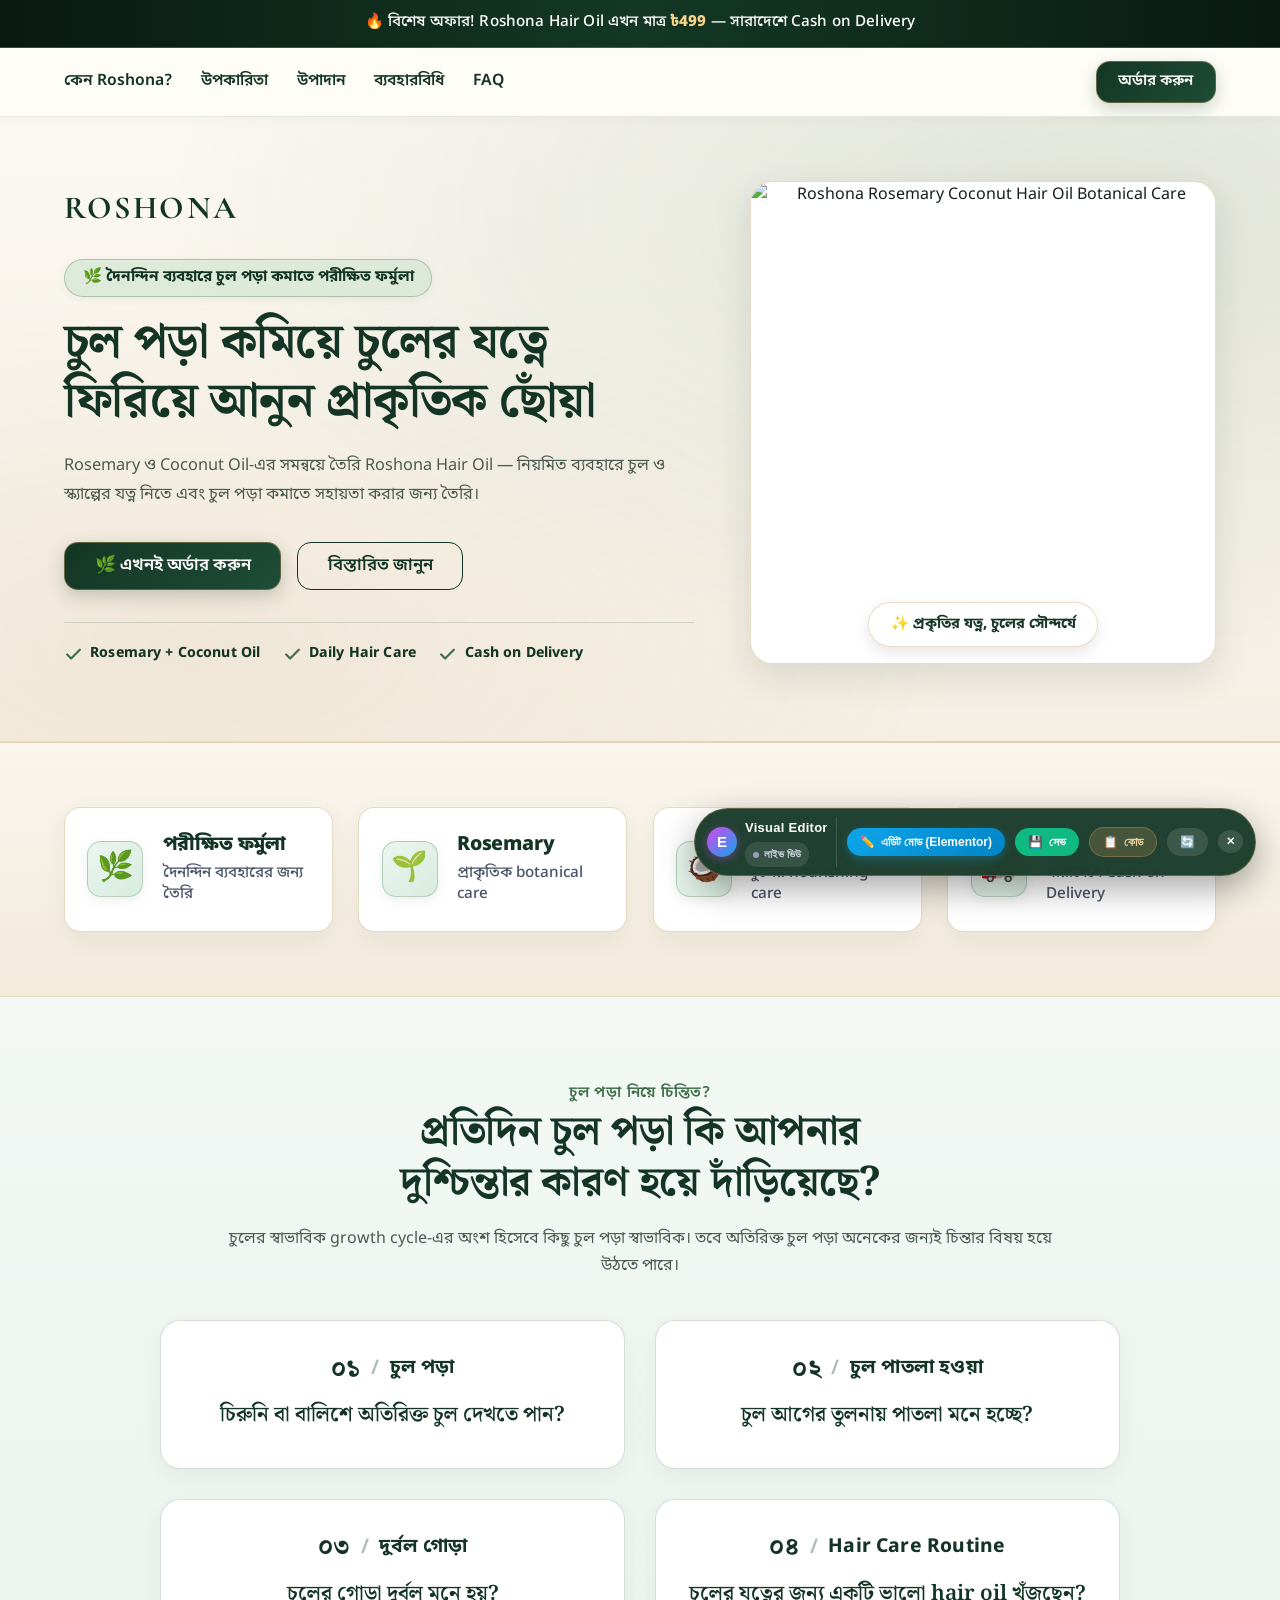
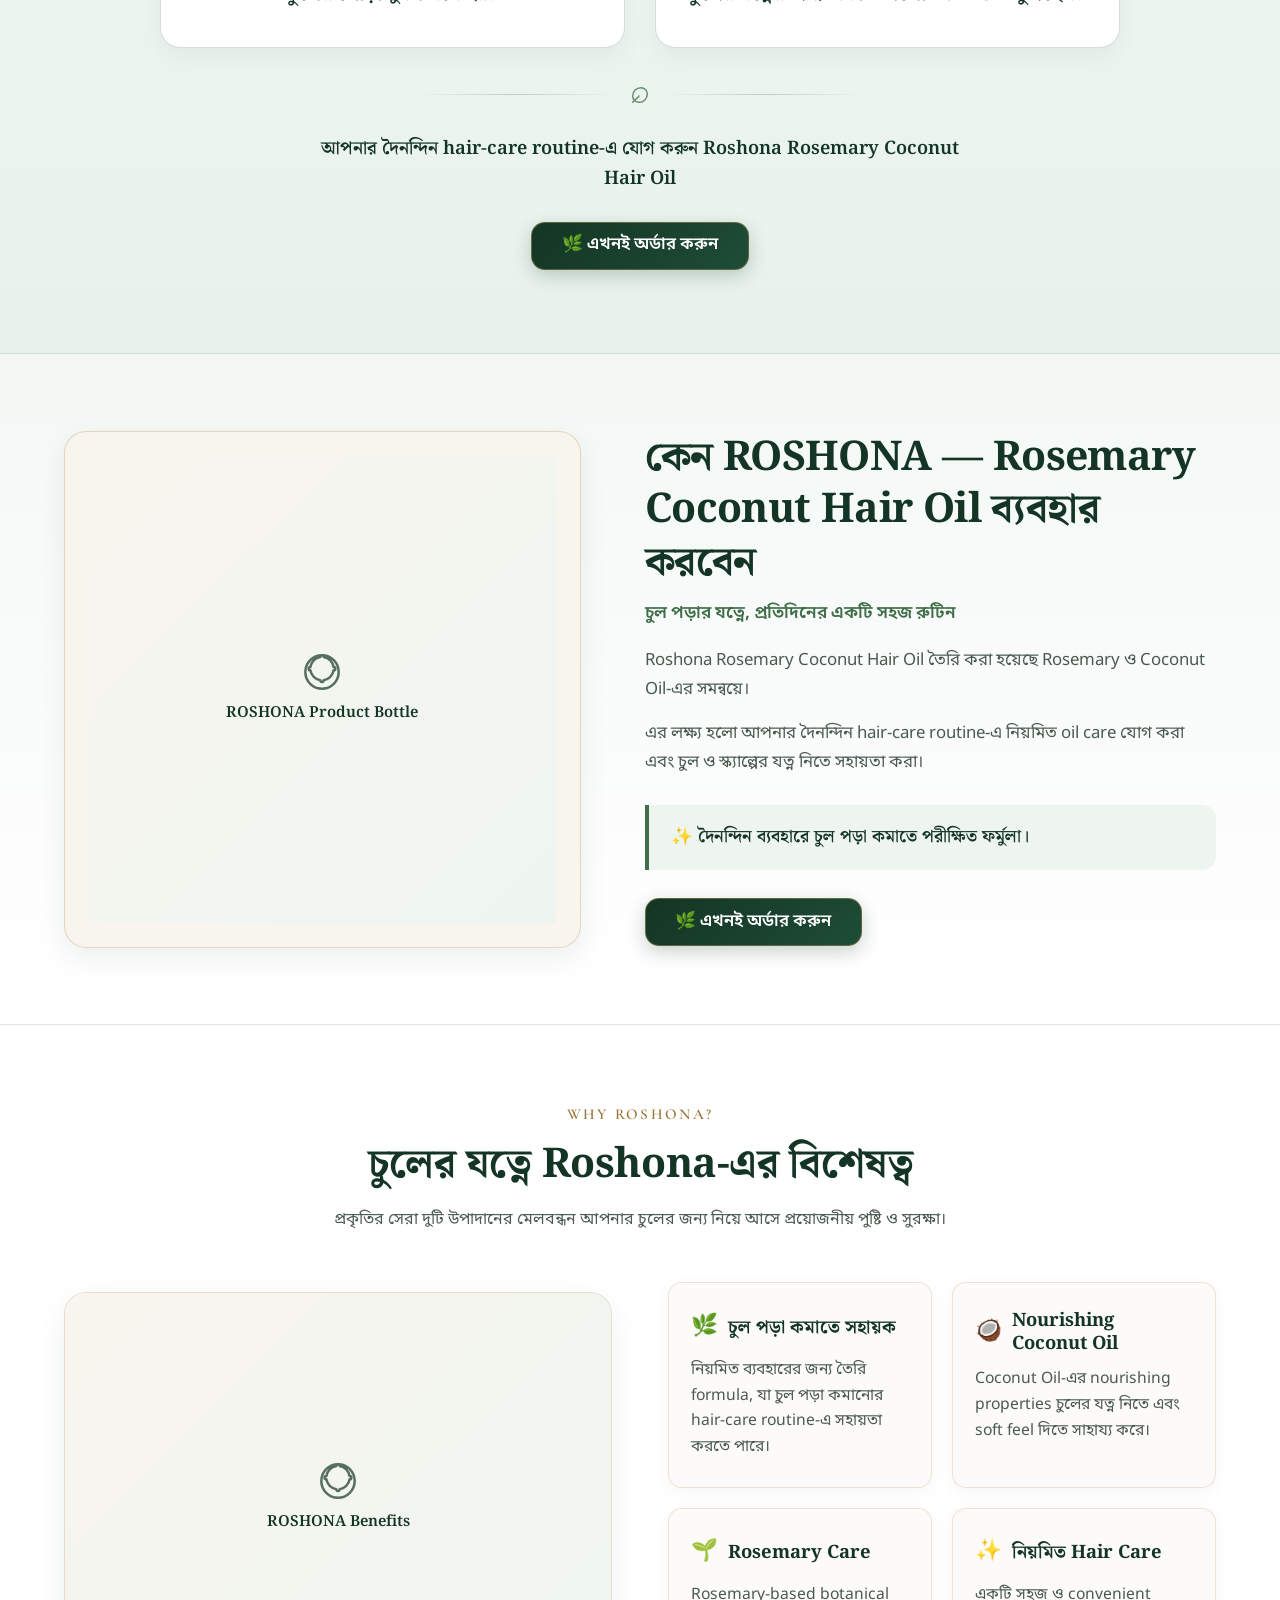
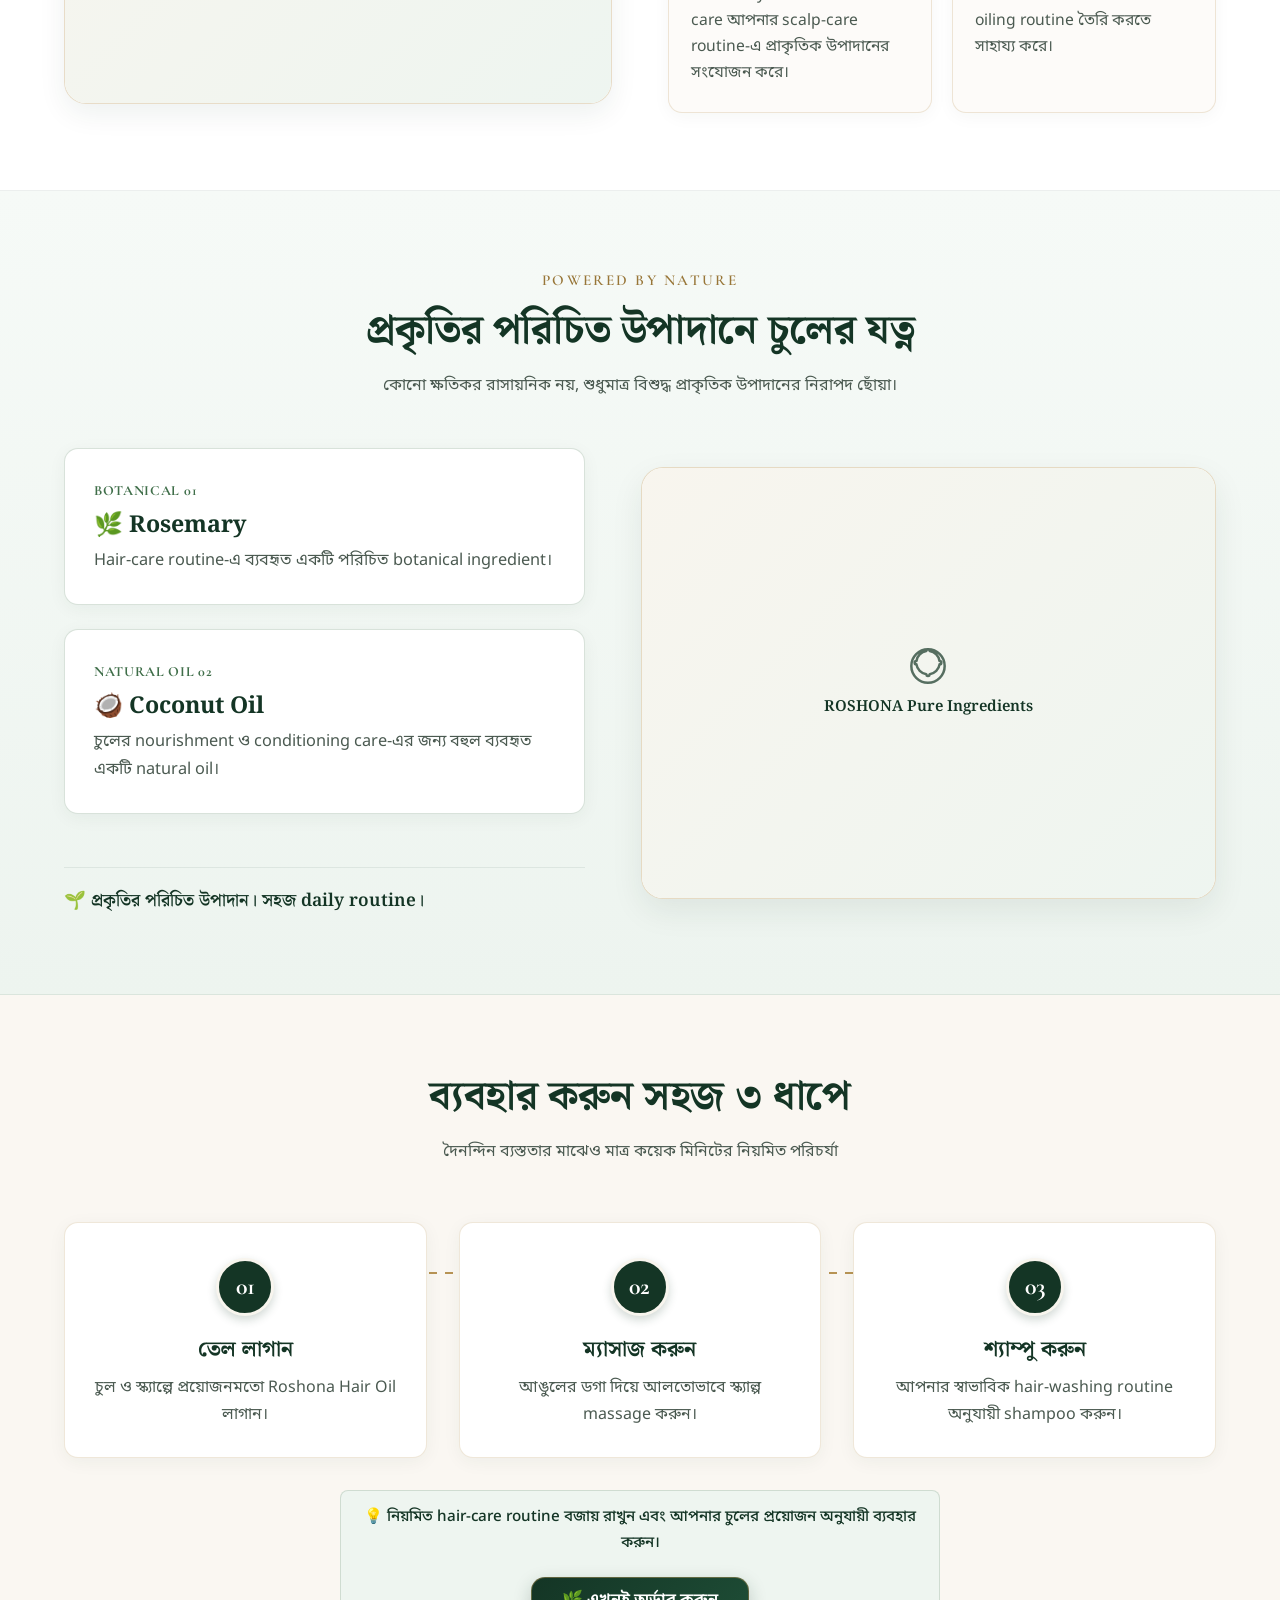
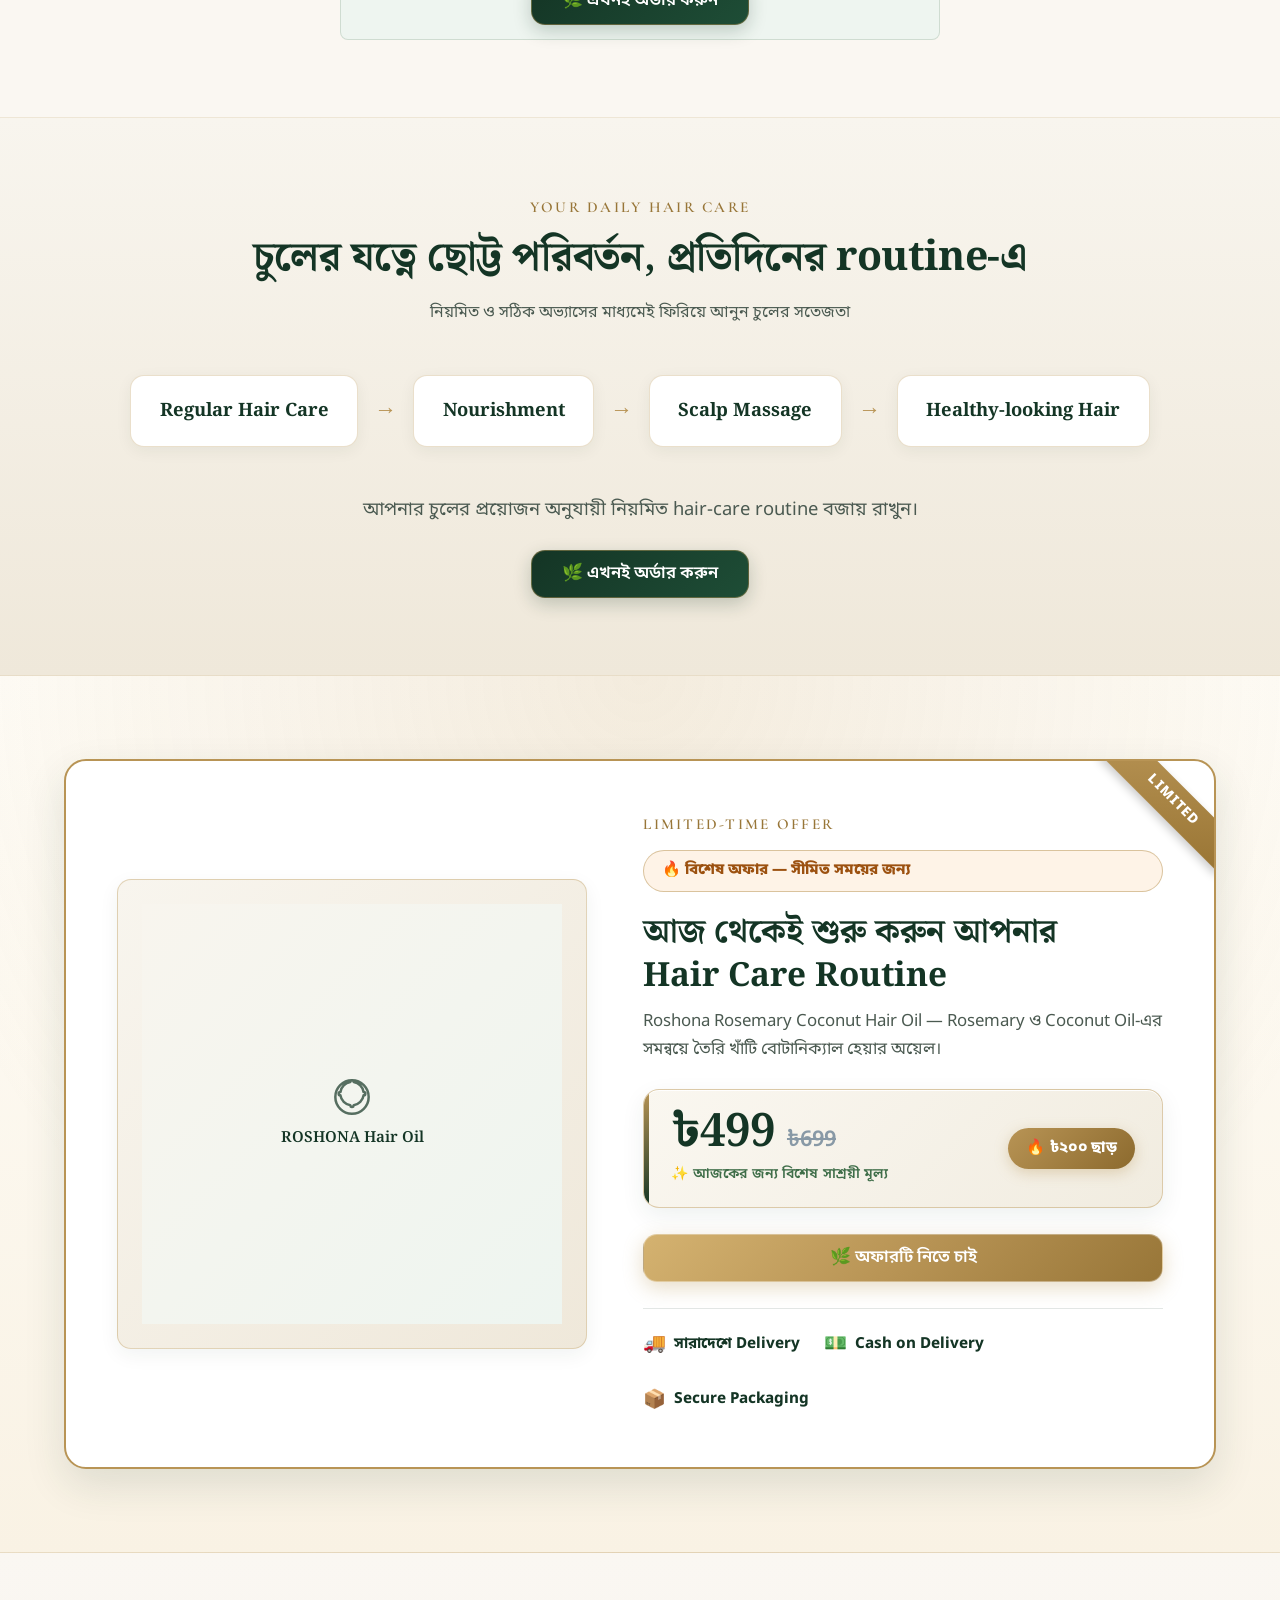
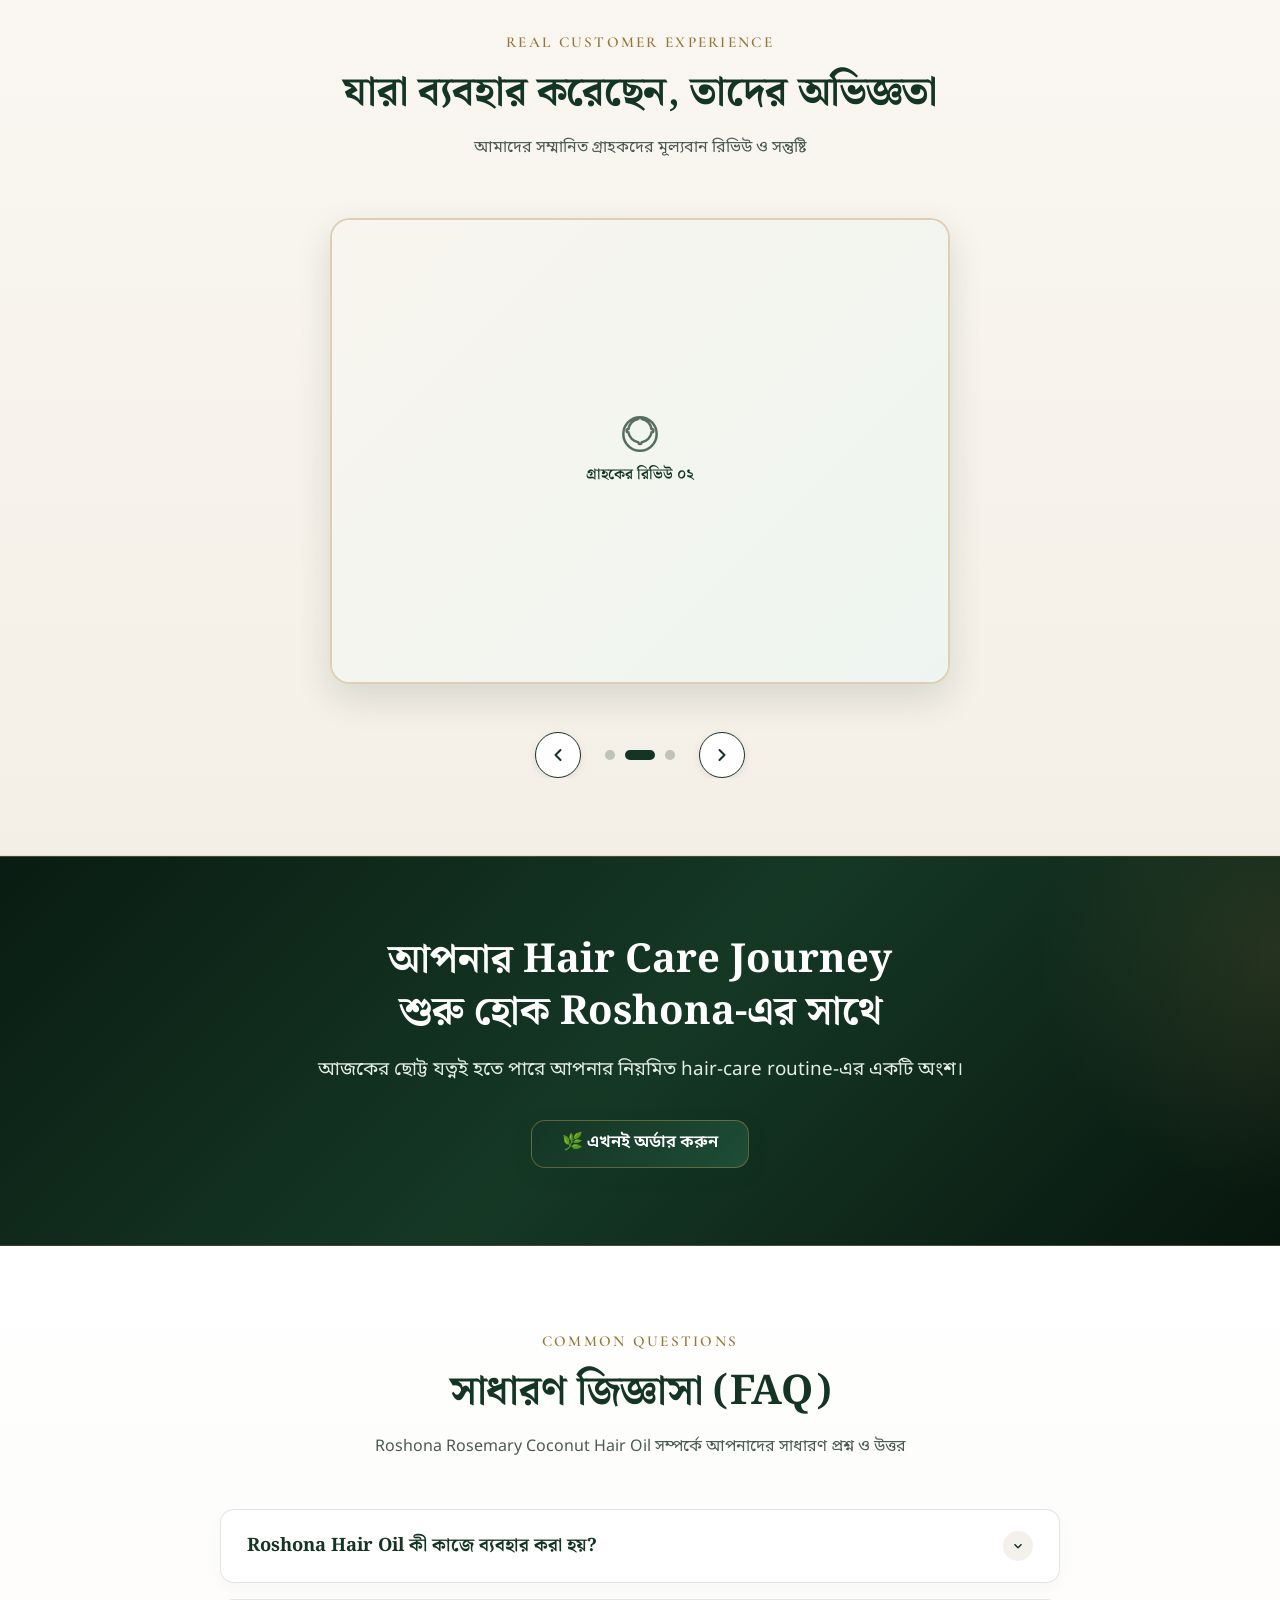
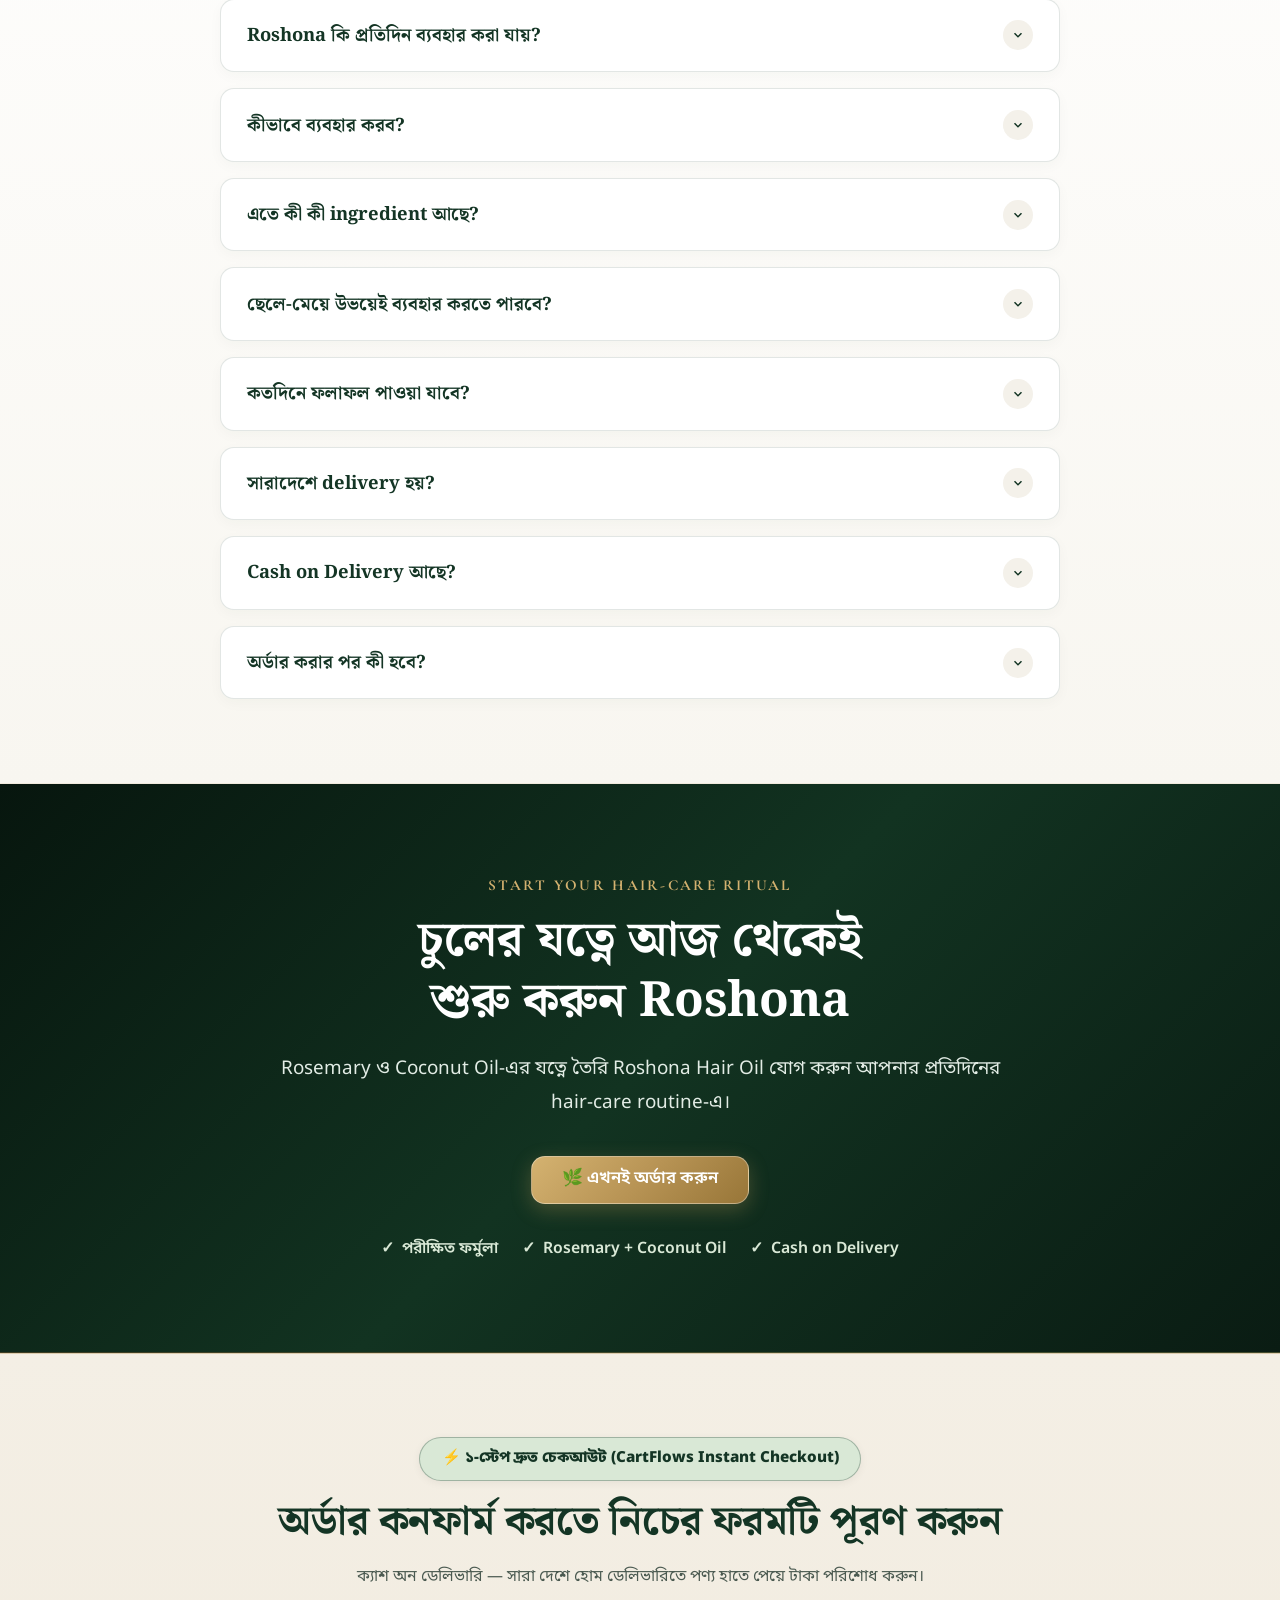
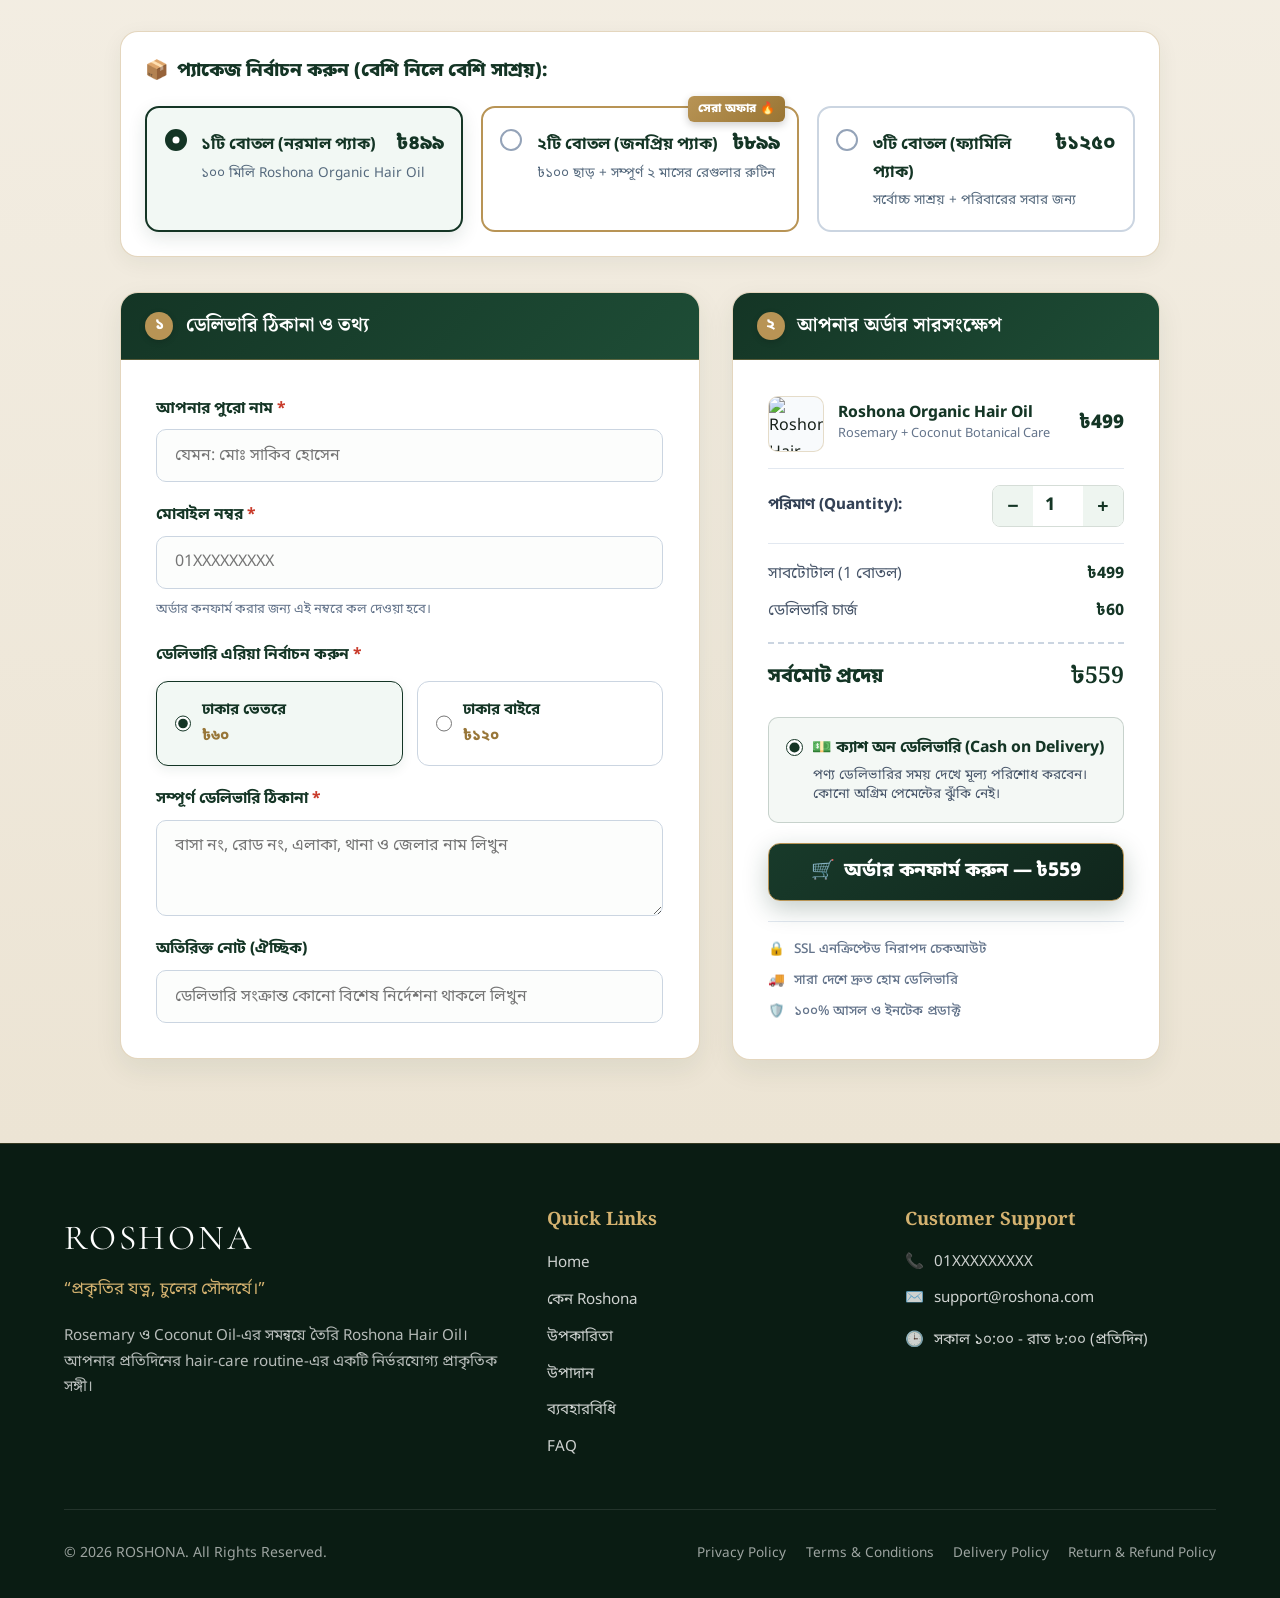
==== index.html @ c9fdba58 "feat: implement in-page visual builder and structure - Add Elementor-style visual editor for page co" ====
<!doctype html>
<html lang="bn">
  <head>
    <meta charset="UTF-8" />
    <meta name="viewport" content="width=device-width, initial-scale=1.0" />
    
    <!-- SEO & Metadata -->
    <title>Roshona Rosemary Coconut Hair Oil | চুলের যত্নে প্রাকৃতিক সমাধান</title>
    <meta name="description" content="Rosemary ও Coconut Oil-এর সমন্বয়ে তৈরি Roshona Hair Oil। প্রতিদিনের hair-care routine-এর জন্য premium botanical hair oil। সারাদেশে Cash on Delivery।" />
    
    <!-- Open Graph Metadata -->
    <meta property="og:title" content="Roshona Rosemary Coconut Hair Oil | চুলের যত্নে প্রাকৃতিক সমাধান" />
    <meta property="og:description" content="Rosemary ও Coconut Oil-এর সমন্বয়ে তৈরি Roshona Hair Oil। প্রতিদিনের hair-care routine-এর জন্য premium botanical hair oil। সারাদেশে Cash on Delivery।" />
    <meta property="og:type" content="website" />
    <meta property="og:url" content="https://roshona.com/" />
    <meta property="og:image" content="https://sazratul.com/wp-content/uploads/2026/10/roshona_hero.webp" />
    <meta property="og:site_name" content="ROSHONA" />

    <!-- Twitter Card -->
    <meta name="twitter:card" content="summary_large_image" />
    <meta name="twitter:title" content="Roshona Rosemary Coconut Hair Oil | চুলের যত্নে প্রাকৃতিক সমাধান" />
    <meta name="twitter:description" content="Rosemary ও Coconut Oil-এর সমন্বয়ে তৈরি Roshona Hair Oil। প্রতিদিনের hair-care routine-এর জন্য premium botanical hair oil।" />
    <meta name="twitter:image" content="https://sazratul.com/wp-content/uploads/2026/10/roshona_hero.webp" />

    <!-- Canonical URL -->
    <link rel="canonical" href="https://roshona.com/" />
    <link rel="icon" type="image/webp" href="https://sazratul.com/wp-content/uploads/2026/10/roshona_logo_primary_uploaded-e1790859800659.webp" />

    <!-- Google Fonts -->
    <link rel="preconnect" href="https://fonts.googleapis.com" />
    <link rel="preconnect" href="https://fonts.gstatic.com" crossorigin />
    <link href="https://fonts.googleapis.com/css2?family=Cormorant+Garamond:ital,wght@0,500;0,600;0,700;1,400&family=Inter:wght@400;500;600;700&family=Noto+Sans+Bengali:wght@400;500;600;700&family=Noto+Serif+Bengali:wght@600;700&display=swap" rel="stylesheet" />

    <!-- Schema.org Structured Data (JSON-LD) -->
    <script type="application/ld+json">
    {
      "@context": "https://schema.org/",
      "@type": "Product",
      "name": "Roshona Rosemary Coconut Hair Oil",
      "image": [
        "https://sazratul.com/wp-content/uploads/2026/10/roshona_product.webp",
        "https://sazratul.com/wp-content/uploads/2026/10/roshona_hero.webp"
      ],
      "description": "Rosemary ও Coconut Oil-এর সমন্বয়ে তৈরি Roshona Hair Oil — নিয়মিত ব্যবহারে চুল ও স্ক্যাল্পের যত্ন নিতে এবং চুল পড়া কমাতে সহায়তা করার জন্য তৈরি।",
      "brand": {
        "@type": "Brand",
        "name": "ROSHONA"
      },
      "offers": {
        "@type": "Offer",
        "url": "https://roshona.com/#cartflows-order",
        "priceCurrency": "BDT",
        "price": "499",
        "priceValidUntil": "2026-12-31",
        "itemCondition": "https://schema.org/NewCondition",
        "availability": "https://schema.org/InStock",
        "seller": {
          "@type": "Organization",
          "name": "ROSHONA"
        }
      }
    }
    </script>
    <script type="application/ld+json">
    {
      "@context": "https://schema.org",
      "@type": "FAQPage",
      "mainEntity": [
        {
          "@type": "Question",
          "name": "Roshona Hair Oil কী কাজে ব্যবহার করা হয়?",
          "acceptedAnswer": {
            "@type": "Answer",
            "text": "Roshona Rosemary Coconut Hair Oil দৈনন্দিন hair-care routine-এর জন্য তৈরি। এটি চুল ও স্ক্যাল্পের যত্ন নিতে এবং চুল পড়া কমানোর routine-এ সহায়তা করতে পারে।"
          }
        },
        {
          "@type": "Question",
          "name": "Roshona কি প্রতিদিন ব্যবহার করা যায়?",
          "acceptedAnswer": {
            "@type": "Answer",
            "text": "Product-এর recommended usage অনুযায়ী ব্যবহার করুন। আপনার চুল ও স্ক্যাল্পের প্রয়োজন অনুযায়ী একটি comfortable routine তৈরি করুন।"
          }
        },
        {
          "@type": "Question",
          "name": "কীভাবে ব্যবহার করব?",
          "acceptedAnswer": {
            "@type": "Answer",
            "text": "চুল ও স্ক্যাল্পে প্রয়োজনমতো oil লাগিয়ে আলতোভাবে massage করুন। এরপর আপনার স্বাভাবিক shampoo routine অনুসরণ করুন।"
          }
        }
      ]
    }
    </script>

    <!-- Stylesheet -->
    <link rel="stylesheet" href="/style.css" />
    <!-- Visual Elementor-style Builder Stylesheet -->
    <link rel="stylesheet" href="/elementor-builder.css" />
  </head>
  <body>

    <!-- ====================================================
         01. ANNOUNCEMENT BAR
         ==================================================== -->
    <aside class="announcement-bar" role="region" aria-label="Special Announcement">
      <p>🔥 বিশেষ অফার! Roshona Hair Oil এখন মাত্র <span class="gold-accent">৳499</span> — সারাদেশে Cash on Delivery</p>
    </aside>

    <!-- ====================================================
         02. HEADER
         ==================================================== -->
    <header class="site-header" role="banner">
      <div class="container">
        <div class="header-inner">
          <!-- Navigation Zone -->
          <nav class="header-nav" aria-label="Primary Navigation">
            <ul class="header-nav-list">
              <li><a href="#why-roshona" class="header-nav-link">কেন Roshona?</a></li>
              <li><a href="#benefits" class="header-nav-link">উপকারিতা</a></li>
              <li><a href="#ingredients" class="header-nav-link">উপাদান</a></li>
              <li><a href="#how-to-use" class="header-nav-link">ব্যবহারবিধি</a></li>
              <li><a href="#faq" class="header-nav-link">FAQ</a></li>
            </ul>
          </nav>

          <!-- Primary Action Zone -->
          <div class="header-actions">
            <a href="#cartflows-order" class="btn btn-primary header-order-btn" data-cta-scroll="cartflows-order" data-event="cta_click">
              অর্ডার করুন
            </a>
            <button 
              type="button" 
              class="mobile-menu-toggle" 
              id="mobile-menu-toggle" 
              aria-label="Toggle Navigation Menu" 
              aria-expanded="false"
            >
              <svg width="22" height="22" viewBox="0 0 24 24" fill="none" stroke="currentColor" stroke-width="2" stroke-linecap="round" stroke-linejoin="round">
                <line x1="3" y1="12" x2="21" y2="12"></line>
                <line x1="3" y1="6" x2="21" y2="6"></line>
                <line x1="3" y1="18" x2="21" y2="18"></line>
              </svg>
            </button>
          </div>
        </div>
      </div>

      <!-- Mobile Navigation Drawer -->
      <div class="mobile-nav-drawer" id="mobile-nav-drawer">
        <a href="#why-roshona" class="mobile-nav-link">কেন Roshona?</a>
        <a href="#benefits" class="mobile-nav-link">উপকারিতা</a>
        <a href="#ingredients" class="mobile-nav-link">উপাদান</a>
        <a href="#how-to-use" class="mobile-nav-link">ব্যবহারবিধি</a>
        <a href="#faq" class="mobile-nav-link">FAQ</a>
        <a href="#cartflows-order" class="btn btn-primary btn-block" data-cta-scroll="cartflows-order" style="margin-top: 0.5rem;">
          🌿 অর্ডার করুন
        </a>
      </div>
    </header>

    <main id="main-content">
      <!-- ====================================================
           03. HERO SECTION
           ==================================================== -->
      <section class="hero-section" id="hero">
        <div class="container">
          <div class="hero-grid">
            <!-- Left Column: Copy & CTAs -->
            <div class="hero-content-col fade-up">
              <!-- Prominent Brand Logo at Hero Top -->
              <div class="hero-brand-wrap">
                <img 
                  src="https://sazratul.com/wp-content/uploads/2026/10/roshona_logo_primary_uploaded-e1790859800659.webp" 
                  alt="ROSHONA Organic Hair Care" 
                  class="hero-brand-logo"
                  width="540"
                  height="186"
                  referrerpolicy="no-referrer"
                  onerror="this.style.display='none'; document.getElementById('hero-fallback-brand').style.display='inline-block';"
                />
                <span id="hero-fallback-brand" class="header-brand-text" style="display: none; font-size: 2rem;">ROSHONA</span>
              </div>

              <div class="hero-badge-wrap">
                <span class="hero-usp-badge">
                  🌿 দৈনন্দিন ব্যবহারে চুল পড়া কমাতে পরীক্ষিত ফর্মুলা
                </span>
              </div>
              <h1 class="hero-title">
                চুল পড়া কমিয়ে চুলের যত্নে ফিরিয়ে আনুন প্রাকৃতিক ছোঁয়া
              </h1>
              <p class="hero-copy">
                Rosemary ও Coconut Oil-এর সমন্বয়ে তৈরি Roshona Hair Oil — নিয়মিত ব্যবহারে চুল ও স্ক্যাল্পের যত্ন নিতে এবং চুল পড়া কমাতে সহায়তা করার জন্য তৈরি।
              </p>
              <div class="hero-cta-group">
                <a href="#cartflows-order" class="btn btn-primary" data-cta-scroll="cartflows-order" data-event="cta_click">
                  🌿 এখনই অর্ডার করুন
                </a>
                <a href="#why-roshona" class="btn btn-secondary">
                  বিস্তারিত জানুন
                </a>
              </div>
              <div class="hero-trust-row">
                <div class="hero-trust-item">
                  <svg width="18" height="18" viewBox="0 0 24 24" fill="none" stroke="currentColor" stroke-width="2.5" stroke-linecap="round" stroke-linejoin="round">
                    <polyline points="20 6 9 17 4 12"></polyline>
                  </svg>
                  <span>Rosemary + Coconut Oil</span>
                </div>
                <div class="hero-trust-item">
                  <svg width="18" height="18" viewBox="0 0 24 24" fill="none" stroke="currentColor" stroke-width="2.5" stroke-linecap="round" stroke-linejoin="round">
                    <polyline points="20 6 9 17 4 12"></polyline>
                  </svg>
                  <span>Daily Hair Care</span>
                </div>
                <div class="hero-trust-item">
                  <svg width="18" height="18" viewBox="0 0 24 24" fill="none" stroke="currentColor" stroke-width="2.5" stroke-linecap="round" stroke-linejoin="round">
                    <polyline points="20 6 9 17 4 12"></polyline>
                  </svg>
                  <span>Cash on Delivery</span>
                </div>
              </div>
            </div>

            <!-- Right Column: Hero Image -->
            <div class="hero-image-wrap fade-up">
              <div class="hero-image-card">
                <img 
                  src="https://sazratul.com/wp-content/uploads/2026/10/roshona_hero.webp" 
                  alt="Roshona Rosemary Coconut Hair Oil Botanical Care" 
                  class="hero-image"
                  width="600"
                  height="450"
                  referrerpolicy="no-referrer"
                  onerror="window.handleImgError(this, 'ROSHONA Botanical Hair Oil')"
                />
                <div class="hero-floating-pill">
                  ✨ প্রকৃতির যত্ন, চুলের সৌন্দর্যে
                </div>
              </div>
            </div>
          </div>
        </div>
      </section>

      <!-- ====================================================
           04. TRUST STRIP
           ==================================================== -->
      <section class="trust-strip" aria-label="Key Trust Signals">
        <div class="container">
          <div class="trust-grid">
            <!-- Block 01 -->
            <div class="trust-card">
              <div class="trust-icon-box" aria-hidden="true">🌿</div>
              <div>
                <h3 class="trust-title">পরীক্ষিত ফর্মুলা</h3>
                <p class="trust-desc">দৈনন্দিন ব্যবহারের জন্য তৈরি</p>
              </div>
            </div>

            <!-- Block 02 -->
            <div class="trust-card">
              <div class="trust-icon-box" aria-hidden="true">🌱</div>
              <div>
                <h3 class="trust-title">Rosemary</h3>
                <p class="trust-desc">প্রাকৃতিক botanical care</p>
              </div>
            </div>

            <!-- Block 03 -->
            <div class="trust-card">
              <div class="trust-icon-box" aria-hidden="true">🥥</div>
              <div>
                <h3 class="trust-title">Coconut Oil</h3>
                <p class="trust-desc">চুলের nourishing care</p>
              </div>
            </div>

            <!-- Block 04 -->
            <div class="trust-card">
              <div class="trust-icon-box" aria-hidden="true">🚚</div>
              <div>
                <h3 class="trust-title">COD</h3>
                <p class="trust-desc">সারাদেশে Cash on Delivery</p>
              </div>
            </div>
          </div>
        </div>
      </section>

      <!-- ====================================================
           05. PROBLEM SECTION (REDESIGNED)
           ==================================================== -->
      <section class="problem-section" id="problem" aria-labelledby="problem-heading">
        <div class="container">
          <div class="problem-header text-center fade-up">
            <span class="eyebrow-bangla">চুল পড়া নিয়ে চিন্তিত?</span>
            <h2 class="section-headline" id="problem-heading">প্রতিদিন চুল পড়া কি আপনার দুশ্চিন্তার কারণ হয়ে দাঁড়িয়েছে?</h2>
            <p class="section-subhead">
              চুলের স্বাভাবিক growth cycle-এর অংশ হিসেবে কিছু চুল পড়া স্বাভাবিক। তবে অতিরিক্ত চুল পড়া অনেকের জন্যই চিন্তার বিষয় হয়ে উঠতে পারে।
            </p>
          </div>

          <div class="problem-grid">
            <!-- 01 -->
            <div class="problem-card fade-up">
              <div class="problem-card-meta">
                <span class="problem-card-num">০১</span>
                <span class="problem-meta-sep">/</span>
                <span class="problem-card-label">চুল পড়া</span>
              </div>
              <h3 class="problem-card-question">চিরুনি বা বালিশে অতিরিক্ত চুল দেখতে পান?</h3>
            </div>

            <!-- 02 -->
            <div class="problem-card fade-up">
              <div class="problem-card-meta">
                <span class="problem-card-num">০২</span>
                <span class="problem-meta-sep">/</span>
                <span class="problem-card-label">চুল পাতলা হওয়া</span>
              </div>
              <h3 class="problem-card-question">চুল আগের তুলনায় পাতলা মনে হচ্ছে?</h3>
            </div>

            <!-- 03 -->
            <div class="problem-card fade-up">
              <div class="problem-card-meta">
                <span class="problem-card-num">০৩</span>
                <span class="problem-meta-sep">/</span>
                <span class="problem-card-label">দুর্বল গোড়া</span>
              </div>
              <h3 class="problem-card-question">চুলের গোড়া দুর্বল মনে হয়?</h3>
            </div>

            <!-- 04 -->
            <div class="problem-card fade-up">
              <div class="problem-card-meta">
                <span class="problem-card-num">০৪</span>
                <span class="problem-meta-sep">/</span>
                <span class="problem-card-label">Hair Care Routine</span>
              </div>
              <h3 class="problem-card-question">চুলের যত্নের জন্য একটি ভালো hair oil খুঁজছেন?</h3>
            </div>
          </div>

          <!-- Botanical Transition Divider -->
          <div class="problem-divider fade-up" aria-hidden="true">
            <span class="divider-line"></span>
            <span class="divider-leaf">
              <svg width="22" height="22" viewBox="0 0 24 24" fill="none" stroke="#4F7A57" stroke-width="1.6" stroke-linecap="round" stroke-linejoin="round">
                <path d="M11 20A7 7 0 0 1 4 13a9 9 0 0 1 9-9 7 7 0 0 1 7 7 9 9 0 0 1-9 9z"/>
                <path d="M4 20l7-7"/>
              </svg>
            </span>
            <span class="divider-line"></span>
          </div>

          <!-- Transition Bridge & CTA -->
          <div class="problem-transition fade-up">
            <p class="problem-transition-text">
              আপনার দৈনন্দিন hair-care routine-এ যোগ করুন Roshona Rosemary Coconut Hair Oil
            </p>
            <div class="problem-cta-wrap">
              <a href="#cartflows-order" class="btn btn-primary" data-cta-scroll="cartflows-order" data-event="cta_click">
                🌿 এখনই অর্ডার করুন
              </a>
            </div>
          </div>
        </div>
      </section>

      <!-- ====================================================
           06. PRODUCT INTRODUCTION (MEET ROSHONA)
           ==================================================== -->
      <section class="product-intro-section" id="why-roshona">
        <div class="container">
          <div class="product-intro-grid">
            <!-- Product Media Showcase -->
            <div class="product-media-card fade-up">
              <img 
                src="https://sazratul.com/wp-content/uploads/2026/10/roshona_product.webp" 
                alt="Roshona Rosemary Coconut Hair Oil Bottle" 
                class="product-display-image"
                width="440"
                height="440"
                loading="lazy"
                referrerpolicy="no-referrer"
                onerror="window.handleImgError(this, 'ROSHONA Product Bottle')"
              />
            </div>

            <!-- Product Copy -->
            <div class="product-info-col fade-up">
              <span class="product-big-headline">কেন ROSHONA — Rosemary Coconut Hair Oil ব্যবহার করবেন</span>
              <h2 class="product-sub-headline">চুল পড়ার যত্নে, প্রতিদিনের একটি সহজ রুটিন</h2>
              <p style="margin-bottom: 1rem;">
                Roshona Rosemary Coconut Hair Oil তৈরি করা হয়েছে Rosemary ও Coconut Oil-এর সমন্বয়ে।
              </p>
              <p>
                এর লক্ষ্য হলো আপনার দৈনন্দিন hair-care routine-এ নিয়মিত oil care যোগ করা এবং চুল ও স্ক্যাল্পের যত্ন নিতে সহায়তা করা।
              </p>

              <div class="product-highlight-box">
                <p class="product-highlight-text">
                  ✨ দৈনন্দিন ব্যবহারে চুল পড়া কমাতে পরীক্ষিত ফর্মুলা।
                </p>
              </div>

              <a href="#cartflows-order" class="btn btn-primary" data-cta-scroll="cartflows-order" data-event="cta_click">
                🌿 এখনই অর্ডার করুন
              </a>
            </div>
          </div>
        </div>
      </section>

      <!-- ====================================================
           07. WHY ROSHONA (BENEFITS)
           ==================================================== -->
      <section class="why-roshona-section" id="benefits">
        <div class="container">
          <div class="text-center fade-up">
            <span class="eyebrow">WHY ROSHONA?</span>
            <h2 class="section-headline">চুলের যত্নে Roshona-এর বিশেষত্ব</h2>
            <p class="section-subhead">
              প্রকৃতির সেরা দুটি উপাদানের মেলবন্ধন আপনার চুলের জন্য নিয়ে আসে প্রয়োজনীয় পুষ্টি ও সুরক্ষা।
            </p>
          </div>

          <div class="why-roshona-layout">
            <!-- Benefits Image Card -->
            <div class="benefits-image-card fade-up">
              <img 
                src="https://sazratul.com/wp-content/uploads/2026/10/roshona_benefits.webp" 
                alt="Roshona Hair Oil Benefits" 
                class="benefits-image"
                width="540"
                height="405"
                loading="lazy"
                referrerpolicy="no-referrer"
                onerror="window.handleImgError(this, 'ROSHONA Benefits')"
              />
            </div>

            <!-- Benefit Cards Grid -->
            <div class="benefit-cards-grid">
              <!-- Card 01 -->
              <div class="benefit-card fade-up">
                <div class="benefit-card-header">
                  <span class="benefit-icon">🌿</span>
                  <h3 class="benefit-title">চুল পড়া কমাতে সহায়ক</h3>
                </div>
                <p class="benefit-desc">নিয়মিত ব্যবহারের জন্য তৈরি formula, যা চুল পড়া কমানোর hair-care routine-এ সহায়তা করতে পারে।</p>
              </div>

              <!-- Card 02 -->
              <div class="benefit-card fade-up">
                <div class="benefit-card-header">
                  <span class="benefit-icon">🥥</span>
                  <h3 class="benefit-title">Nourishing Coconut Oil</h3>
                </div>
                <p class="benefit-desc">Coconut Oil-এর nourishing properties চুলের যত্ন নিতে এবং soft feel দিতে সাহায্য করে।</p>
              </div>

              <!-- Card 03 -->
              <div class="benefit-card fade-up">
                <div class="benefit-card-header">
                  <span class="benefit-icon">🌱</span>
                  <h3 class="benefit-title">Rosemary Care</h3>
                </div>
                <p class="benefit-desc">Rosemary-based botanical care আপনার scalp-care routine-এ প্রাকৃতিক উপাদানের সংযোজন করে।</p>
              </div>

              <!-- Card 04 -->
              <div class="benefit-card fade-up">
                <div class="benefit-card-header">
                  <span class="benefit-icon">✨</span>
                  <h3 class="benefit-title">নিয়মিত Hair Care</h3>
                </div>
                <p class="benefit-desc">একটি সহজ ও convenient oiling routine তৈরি করতে সাহায্য করে।</p>
              </div>
            </div>
          </div>
        </div>
      </section>

      <!-- ====================================================
           08. INGREDIENT SECTION
           ==================================================== -->
      <section class="ingredients-section" id="ingredients">
        <div class="container">
          <div class="text-center fade-up">
            <span class="eyebrow">POWERED BY NATURE</span>
            <h2 class="section-headline">প্রকৃতির পরিচিত উপাদানে চুলের যত্ন</h2>
            <p class="section-subhead">
              কোনো ক্ষতিকর রাসায়নিক নয়, শুধুমাত্র বিশুদ্ধ প্রাকৃতিক উপাদানের নিরাপদ ছোঁয়া।
            </p>
          </div>

          <div class="ingredients-layout">
            <!-- Left: Ingredient Cards -->
            <div class="ingredient-cards-wrap fade-up">
              <!-- Ingredient 01 -->
              <div class="ingredient-item-card">
                <span class="ingredient-badge">BOTANICAL 01</span>
                <h3 class="ingredient-item-title">🌿 Rosemary</h3>
                <p class="ingredient-item-desc">
                  Hair-care routine-এ ব্যবহৃত একটি পরিচিত botanical ingredient।
                </p>
              </div>

              <!-- Ingredient 02 -->
              <div class="ingredient-item-card">
                <span class="ingredient-badge">NATURAL OIL 02</span>
                <h3 class="ingredient-item-title">🥥 Coconut Oil</h3>
                <p class="ingredient-item-desc">
                  চুলের nourishment ও conditioning care-এর জন্য বহুল ব্যবহৃত একটি natural oil।
                </p>
              </div>

              <div class="ingredients-closing">
                🌱 প্রকৃতির পরিচিত উপাদান। সহজ daily routine।
              </div>
            </div>

            <!-- Right: Ingredient Image -->
            <div class="ingredients-image-card fade-up">
              <img 
                src="https://sazratul.com/wp-content/uploads/2026/10/roshona_ingredients.webp" 
                alt="Pure Natural Ingredients Rosemary and Coconut" 
                class="ingredients-image"
                width="540"
                height="405"
                loading="lazy"
                referrerpolicy="no-referrer"
                onerror="window.handleImgError(this, 'ROSHONA Pure Ingredients')"
              />
            </div>
          </div>
        </div>
      </section>

      <!-- ====================================================
           09. HOW TO USE
           ==================================================== -->
      <section class="how-to-use-section" id="how-to-use">
        <div class="container">
          <div class="text-center fade-up">
            <h2 class="section-headline">ব্যবহার করুন সহজ ৩ ধাপে</h2>
            <p class="section-subhead">
              দৈনন্দিন ব্যস্ততার মাঝেও মাত্র কয়েক মিনিটের নিয়মিত পরিচর্যা
            </p>
          </div>

          <div class="steps-container">
            <!-- Step 01 -->
            <div class="step-card fade-up">
              <div class="step-number">01</div>
              <h3 class="step-title">তেল লাগান</h3>
              <p class="step-text">চুল ও স্ক্যাল্পে প্রয়োজনমতো Roshona Hair Oil লাগান।</p>
            </div>

            <!-- Step 02 -->
            <div class="step-card fade-up">
              <div class="step-number">02</div>
              <h3 class="step-title">ম্যাসাজ করুন</h3>
              <p class="step-text">আঙুলের ডগা দিয়ে আলতোভাবে স্ক্যাল্প massage করুন।</p>
            </div>

            <!-- Step 03 -->
            <div class="step-card fade-up">
              <div class="step-number">03</div>
              <h3 class="step-title">শ্যাম্পু করুন</h3>
              <p class="step-text">আপনার স্বাভাবিক hair-washing routine অনুযায়ী shampoo করুন।</p>
            </div>
          </div>

          <div class="step-note fade-up">
            <p>💡 নিয়মিত hair-care routine বজায় রাখুন এবং আপনার চুলের প্রয়োজন অনুযায়ী ব্যবহার করুন।</p>
            <div style="margin-top: 1.25rem;">
              <a href="#cartflows-order" class="btn btn-primary" data-cta-scroll="cartflows-order" data-event="cta_click">
                🌿 এখনই অর্ডার করুন
              </a>
            </div>
          </div>
        </div>
      </section>

      <!-- ====================================================
           11. HAIR CARE ROUTINE SECTION
           ==================================================== -->
      <section class="routine-section" id="routine">
        <div class="container">
          <div class="text-center fade-up">
            <span class="eyebrow">YOUR DAILY HAIR CARE</span>
            <h2 class="section-headline">চুলের যত্নে ছোট্ট পরিবর্তন, প্রতিদিনের routine-এ</h2>
            <p class="section-subhead">
              নিয়মিত ও সঠিক অভ্যাসের মাধ্যমেই ফিরিয়ে আনুন চুলের সতেজতা
            </p>
          </div>

          <div class="routine-flow-wrap fade-up">
            <div class="routine-flow-item">Regular Hair Care</div>
            <div class="routine-flow-arrow" aria-hidden="true">→</div>
            <div class="routine-flow-item">Nourishment</div>
            <div class="routine-flow-arrow" aria-hidden="true">→</div>
            <div class="routine-flow-item">Scalp Massage</div>
            <div class="routine-flow-arrow" aria-hidden="true">→</div>
            <div class="routine-flow-item">Healthy-looking Hair</div>
          </div>

          <div class="routine-closing-box fade-up">
            <p class="routine-closing-text">
              আপনার চুলের প্রয়োজন অনুযায়ী নিয়মিত hair-care routine বজায় রাখুন।
            </p>
            <a href="#cartflows-order" class="btn btn-primary" data-cta-scroll="cartflows-order" data-event="cta_click">
              🌿 এখনই অর্ডার করুন
            </a>
          </div>
        </div>
      </section>

      <!-- ====================================================
           12. SPECIAL OFFER SECTION
           ==================================================== -->
      <section class="special-offer-section" id="special-offer">
        <div class="container">
          <div class="offer-card-main fade-up">
            <div class="offer-ribbon">LIMITED</div>

            <div class="offer-grid">
              <!-- Left: Prominent Product Image -->
              <div class="offer-product-image-box">
                <img 
                  src="https://sazratul.com/wp-content/uploads/2026/10/roshona_product.webp" 
                  alt="Roshona Rosemary Coconut Hair Oil Special Offer" 
                  class="offer-product-img"
                  width="360"
                  height="360"
                  loading="lazy"
                  referrerpolicy="no-referrer"
                  onerror="window.handleImgError(this, 'ROSHONA Hair Oil')"
                />
              </div>

              <!-- Right: Pricing & Details -->
              <div class="offer-details-box">
                <span class="eyebrow">LIMITED-TIME OFFER</span>
                <span class="offer-badge">🔥 বিশেষ অফার — সীমিত সময়ের জন্য</span>

                <h2 class="offer-product-title">
                  আজ থেকেই শুরু করুন আপনার Hair Care Routine
                </h2>
                <p class="offer-product-desc">
                  Roshona Rosemary Coconut Hair Oil — Rosemary ও Coconut Oil-এর সমন্বয়ে তৈরি খাঁটি বোটানিক্যাল হেয়ার অয়েল।
                </p>

                <!-- Price Box -->
                <div class="price-box">
                  <div class="price-main-wrap">
                    <div class="price-row">
                      <span class="current-price">৳499</span>
                      <span class="old-price">৳699</span>
                    </div>
                    <span class="price-save-text">✨ আজকের জন্য বিশেষ সাশ্রয়ী মূল্য</span>
                  </div>
                  <span class="discount-pill">🔥 ৳২০০ ছাড়</span>
                </div>

                <a href="#cartflows-order" class="btn btn-primary btn-gold" data-cta-scroll="cartflows-order" data-event="cta_click">
                  🌿 অফারটি নিতে চাই
                </a>

                <div class="offer-trust-list">
                  <div class="offer-trust-item">
                    <span>🚚</span>
                    <span>সারাদেশে Delivery</span>
                  </div>
                  <div class="offer-trust-item">
                    <span>💵</span>
                    <span>Cash on Delivery</span>
                  </div>
                  <div class="offer-trust-item">
                    <span>📦</span>
                    <span>Secure Packaging</span>
                  </div>
                </div>
              </div>
            </div>
          </div>
        </div>
      </section>

      <!-- ====================================================
           13. CUSTOMER REVIEW SECTION
           ==================================================== -->
      <section class="reviews-section" id="reviews">
        <div class="container">
          <div class="text-center fade-up">
            <span class="eyebrow">REAL CUSTOMER EXPERIENCE</span>
            <h2 class="section-headline">যারা ব্যবহার করেছেন, তাদের অভিজ্ঞতা</h2>
            <p class="section-subhead">
              আমাদের সম্মানিত গ্রাহকদের মূল্যবান রিভিউ ও সন্তুষ্টি
            </p>
          </div>

          <div class="carousel-container fade-up" aria-roledescription="carousel">
            <div class="carousel-track" id="carousel-track">
              <!-- Slide 01: Customer Review Screenshot 01 -->
              <div class="carousel-slide" role="group" aria-label="Customer review 1 of 3">
                <div class="review-card review-image-only">
                  <div class="review-image-frame">
                    <img 
                      src="https://sazratul.com/wp-content/uploads/2026/10/roshona_review_01.webp" 
                      alt="Customer Review Screenshot 1" 
                      class="review-img"
                      width="640"
                      height="480"
                      loading="lazy"
                      referrerpolicy="no-referrer"
                      onerror="window.handleImgError(this, 'গ্রাহকের রিভিউ ০১')"
                    />
                  </div>
                </div>
              </div>

              <!-- Slide 02: Customer Review Screenshot 02 -->
              <div class="carousel-slide" role="group" aria-label="Customer review 2 of 3">
                <div class="review-card review-image-only">
                  <div class="review-image-frame">
                    <img 
                      src="https://sazratul.com/wp-content/uploads/2026/10/roshona_review_03.webp" 
                      alt="Customer Review Screenshot 2" 
                      class="review-img"
                      width="640"
                      height="480"
                      loading="lazy"
                      referrerpolicy="no-referrer"
                      onerror="window.handleImgError(this, 'গ্রাহকের রিভিউ ০২')"
                    />
                  </div>
                </div>
              </div>

              <!-- Slide 03: Customer Review Screenshot 03 -->
              <div class="carousel-slide" role="group" aria-label="Customer review 3 of 3">
                <div class="review-card review-image-only">
                  <div class="review-image-frame">
                    <img 
                      src="https://sazratul.com/wp-content/uploads/2026/10/roshona_review_02.webp" 
                      alt="Customer Review Screenshot 3" 
                      class="review-img"
                      width="640"
                      height="480"
                      loading="lazy"
                      referrerpolicy="no-referrer"
                      onerror="window.handleImgError(this, 'গ্রাহকের রিভিউ ০৩')"
                    />
                  </div>
                </div>
              </div>
            </div>

            <!-- Controls -->
            <div class="carousel-nav-row">
              <button type="button" class="carousel-btn" id="carousel-prev" aria-label="Previous Review">
                <svg width="20" height="20" viewBox="0 0 24 24" fill="none" stroke="currentColor" stroke-width="2.5" stroke-linecap="round" stroke-linejoin="round">
                  <polyline points="15 18 9 12 15 6"></polyline>
                </svg>
              </button>
              <div class="carousel-dots" id="carousel-dots"></div>
              <button type="button" class="carousel-btn" id="carousel-next" aria-label="Next Review">
                <svg width="20" height="20" viewBox="0 0 24 24" fill="none" stroke="currentColor" stroke-width="2.5" stroke-linecap="round" stroke-linejoin="round">
                  <polyline points="9 18 15 12 9 6"></polyline>
                </svg>
              </button>
            </div>
          </div>
        </div>
      </section>

      <!-- ====================================================
           14. CUSTOMER EXPERIENCE
           ==================================================== -->
      <section class="customer-exp-section">
        <div class="container">
          <div class="customer-exp-inner fade-up">
            <h2 class="customer-exp-headline">আপনার Hair Care Journey শুরু হোক Roshona-এর সাথে</h2>
            <p class="customer-exp-copy">
              আজকের ছোট্ট যত্নই হতে পারে আপনার নিয়মিত hair-care routine-এর একটি অংশ।
            </p>
            <a href="#cartflows-order" class="btn btn-primary" data-cta-scroll="cartflows-order" data-event="cta_click">
              🌿 এখনই অর্ডার করুন
            </a>
          </div>
        </div>
      </section>

      <!-- ====================================================
           15. FAQ SECTION
           ==================================================== -->
      <section class="faq-section" id="faq">
        <div class="container">
          <div class="text-center fade-up">
            <span class="eyebrow">COMMON QUESTIONS</span>
            <h2 class="section-headline">সাধারণ জিজ্ঞাসা (FAQ)</h2>
            <p class="section-subhead">
              Roshona Rosemary Coconut Hair Oil সম্পর্কে আপনাদের সাধারণ প্রশ্ন ও উত্তর
            </p>
          </div>

          <div class="faq-accordion fade-up">
            <!-- FAQ 01 -->
            <div class="faq-item">
              <button type="button" class="faq-button" aria-expanded="false">
                <span>Roshona Hair Oil কী কাজে ব্যবহার করা হয়?</span>
                <span class="faq-icon" aria-hidden="true">
                  <svg width="14" height="14" viewBox="0 0 24 24" fill="none" stroke="currentColor" stroke-width="2.5"><polyline points="6 9 12 15 18 9"></polyline></svg>
                </span>
              </button>
              <div class="faq-answer-panel">
                <p class="faq-answer-text">
                  Roshona Rosemary Coconut Hair Oil দৈনন্দিন hair-care routine-এর জন্য তৈরি। এটি চুল ও স্ক্যাল্পের যত্ন নিতে এবং চুল পড়া কমানোর routine-এ সহায়তা করতে পারে।
                </p>
              </div>
            </div>

            <!-- FAQ 02 -->
            <div class="faq-item">
              <button type="button" class="faq-button" aria-expanded="false">
                <span>Roshona কি প্রতিদিন ব্যবহার করা যায়?</span>
                <span class="faq-icon" aria-hidden="true">
                  <svg width="14" height="14" viewBox="0 0 24 24" fill="none" stroke="currentColor" stroke-width="2.5"><polyline points="6 9 12 15 18 9"></polyline></svg>
                </span>
              </button>
              <div class="faq-answer-panel">
                <p class="faq-answer-text">
                  Product-এর recommended usage অনুযায়ী ব্যবহার করুন। আপনার চুল ও স্ক্যাল্পের প্রয়োজন অনুযায়ী একটি comfortable routine তৈরি করুন।
                </p>
              </div>
            </div>

            <!-- FAQ 03 -->
            <div class="faq-item">
              <button type="button" class="faq-button" aria-expanded="false">
                <span>কীভাবে ব্যবহার করব?</span>
                <span class="faq-icon" aria-hidden="true">
                  <svg width="14" height="14" viewBox="0 0 24 24" fill="none" stroke="currentColor" stroke-width="2.5"><polyline points="6 9 12 15 18 9"></polyline></svg>
                </span>
              </button>
              <div class="faq-answer-panel">
                <p class="faq-answer-text">
                  চুল ও স্ক্যাল্পে প্রয়োজনমতো oil লাগিয়ে আলতোভাবে massage করুন। এরপর আপনার স্বাভাবিক shampoo routine অনুসরণ করুন।
                </p>
              </div>
            </div>

            <!-- FAQ 04 -->
            <div class="faq-item">
              <button type="button" class="faq-button" aria-expanded="false">
                <span>এতে কী কী ingredient আছে?</span>
                <span class="faq-icon" aria-hidden="true">
                  <svg width="14" height="14" viewBox="0 0 24 24" fill="none" stroke="currentColor" stroke-width="2.5"><polyline points="6 9 12 15 18 9"></polyline></svg>
                </span>
              </button>
              <div class="faq-answer-panel">
                <p class="faq-answer-text">
                  Roshona-এর featured ingredients হলো Rosemary এবং Coconut Oil। সম্পূর্ণ ingredient list product packaging অনুযায়ী এখানে দেওয়া হবে।
                </p>
              </div>
            </div>

            <!-- FAQ 05 -->
            <div class="faq-item">
              <button type="button" class="faq-button" aria-expanded="false">
                <span>ছেলে-মেয়ে উভয়েই ব্যবহার করতে পারবে?</span>
                <span class="faq-icon" aria-hidden="true">
                  <svg width="14" height="14" viewBox="0 0 24 24" fill="none" stroke="currentColor" stroke-width="2.5"><polyline points="6 9 12 15 18 9"></polyline></svg>
                </span>
              </button>
              <div class="faq-answer-panel">
                <p class="faq-answer-text">
                  হ্যাঁ, এটি সাধারণ hair-oiling routine-এর অংশ হিসেবে ব্যবহার করা যেতে পারে।
                </p>
              </div>
            </div>

            <!-- FAQ 06 -->
            <div class="faq-item">
              <button type="button" class="faq-button" aria-expanded="false">
                <span>কতদিনে ফলাফল পাওয়া যাবে?</span>
                <span class="faq-icon" aria-hidden="true">
                  <svg width="14" height="14" viewBox="0 0 24 24" fill="none" stroke="currentColor" stroke-width="2.5"><polyline points="6 9 12 15 18 9"></polyline></svg>
                </span>
              </button>
              <div class="faq-answer-panel">
                <p class="faq-answer-text">
                  চুলের condition, routine এবং ব্যক্তিভেদে ফলাফল ভিন্ন হতে পারে। নিয়মিত hair-care routine বজায় রাখা গুরুত্বপূর্ণ।
                </p>
              </div>
            </div>

            <!-- FAQ 07 -->
            <div class="faq-item">
              <button type="button" class="faq-button" aria-expanded="false">
                <span>সারাদেশে delivery হয়?</span>
                <span class="faq-icon" aria-hidden="true">
                  <svg width="14" height="14" viewBox="0 0 24 24" fill="none" stroke="currentColor" stroke-width="2.5"><polyline points="6 9 12 15 18 9"></polyline></svg>
                </span>
              </button>
              <div class="faq-answer-panel">
                <p class="faq-answer-text">
                  হ্যাঁ, Bangladesh-এর বিভিন্ন এলাকায় delivery সুবিধা রয়েছে।
                </p>
              </div>
            </div>

            <!-- FAQ 08 -->
            <div class="faq-item">
              <button type="button" class="faq-button" aria-expanded="false">
                <span>Cash on Delivery আছে?</span>
                <span class="faq-icon" aria-hidden="true">
                  <svg width="14" height="14" viewBox="0 0 24 24" fill="none" stroke="currentColor" stroke-width="2.5"><polyline points="6 9 12 15 18 9"></polyline></svg>
                </span>
              </button>
              <div class="faq-answer-panel">
                <p class="faq-answer-text">
                  হ্যাঁ, Cash on Delivery সুবিধা রয়েছে। পণ্য হাতে পেয়ে মূল্য পরিশোধ করতে পারবেন।
                </p>
              </div>
            </div>

            <!-- FAQ 09 -->
            <div class="faq-item">
              <button type="button" class="faq-button" aria-expanded="false">
                <span>অর্ডার করার পর কী হবে?</span>
                <span class="faq-icon" aria-hidden="true">
                  <svg width="14" height="14" viewBox="0 0 24 24" fill="none" stroke="currentColor" stroke-width="2.5"><polyline points="6 9 12 15 18 9"></polyline></svg>
                </span>
              </button>
              <div class="faq-answer-panel">
                <p class="faq-answer-text">
                  অর্ডার submit করার পর প্রয়োজন অনুযায়ী আমাদের team ফোন করে order details confirm করবে। এরপর courier-এর মাধ্যমে product পাঠানো হবে।
                </p>
              </div>
            </div>
          </div>
        </div>
      </section>

      <!-- ====================================================
           16. FINAL CTA
           ==================================================== -->
      <section class="final-cta-section" id="final-cta">
        <div class="container">
          <div class="final-cta-inner fade-up">
            <span class="eyebrow final-cta-eyebrow">START YOUR HAIR-CARE RITUAL</span>
            <h2 class="final-cta-headline">চুলের যত্নে আজ থেকেই শুরু করুন Roshona</h2>
            <p class="final-cta-copy">
              Rosemary ও Coconut Oil-এর যত্নে তৈরি Roshona Hair Oil যোগ করুন আপনার প্রতিদিনের hair-care routine-এ।
            </p>
            <a href="#cartflows-order" class="btn btn-gold" data-cta-scroll="cartflows-order" data-event="cta_click">
              🌿 এখনই অর্ডার করুন
            </a>

            <div class="final-cta-trust">
              <div class="final-cta-trust-item">
                <span>✓</span> <span>পরীক্ষিত ফর্মুলা</span>
              </div>
              <div class="final-cta-trust-item">
                <span>✓</span> <span>Rosemary + Coconut Oil</span>
              </div>
              <div class="final-cta-trust-item">
                <span>✓</span> <span>Cash on Delivery</span>
              </div>
            </div>
          </div>
        </div>
      </section>

      <!-- ====================================================
           17. CARTFLOWS ORDER SECTION
           ==================================================== -->
      <section class="cartflows-section" id="cartflows-order" aria-label="CartFlows Checkout Form">
        <div class="container">
          <!-- CartFlows Header -->
          <div class="cartflows-header text-center fade-up">
            <div class="cartflows-step-badge">
              <span>⚡ ১-স্টেপ দ্রুত চেকআউট (CartFlows Instant Checkout)</span>
            </div>
            <h2 class="section-headline">অর্ডার কনফার্ম করতে নিচের ফরমটি পূরণ করুন</h2>
            <p class="section-subhead">
              ক্যাশ অন ডেলিভারি — সারা দেশে হোম ডেলিভারিতে পণ্য হাতে পেয়ে টাকা পরিশোধ করুন।
            </p>
          </div>

          <form id="cartflows-order-form" class="cartflows-checkout-form fade-up" novalidate>
            <!-- Package Selection (CartFlows Product Options) -->
            <div class="cartflows-packages-wrap">
              <div class="cartflows-packages-title">
                <span>📦</span> <span>প্যাকেজ নির্বাচন করুন (বেশি নিলে বেশি সাশ্রয়):</span>
              </div>
              <div class="cartflows-package-grid">
                <!-- Package 1 -->
                <label class="cartflows-package-card active" for="pkg-1">
                  <input type="radio" name="product_package" id="pkg-1" value="1" data-price="499" data-qty="1" checked />
                  <div class="pkg-radio-circle"></div>
                  <div class="pkg-info">
                    <div class="pkg-header-row">
                      <span class="pkg-title">১টি বোতল (নরমাল প্যাক)</span>
                      <span class="pkg-price">৳৪৯৯</span>
                    </div>
                    <span class="pkg-desc">১০০ মিলি Roshona Organic Hair Oil</span>
                  </div>
                </label>

                <!-- Package 2 (Best Value) -->
                <label class="cartflows-package-card highlight-pkg" for="pkg-2">
                  <div class="pkg-ribbon">সেরা অফার 🔥</div>
                  <input type="radio" name="product_package" id="pkg-2" value="2" data-price="899" data-qty="2" />
                  <div class="pkg-radio-circle"></div>
                  <div class="pkg-info">
                    <div class="pkg-header-row">
                      <span class="pkg-title">২টি বোতল (জনপ্রিয় প্যাক)</span>
                      <span class="pkg-price">৳৮৯৯</span>
                    </div>
                    <span class="pkg-desc">৳১০০ ছাড় + সম্পূর্ণ ২ মাসের রেগুলার রুটিন</span>
                  </div>
                </label>

                <!-- Package 3 -->
                <label class="cartflows-package-card" for="pkg-3">
                  <input type="radio" name="product_package" id="pkg-3" value="3" data-price="1250" data-qty="3" />
                  <div class="pkg-radio-circle"></div>
                  <div class="pkg-info">
                    <div class="pkg-header-row">
                      <span class="pkg-title">৩টি বোতল (ফ্যামিলি প্যাক)</span>
                      <span class="pkg-price">৳১২৫০</span>
                    </div>
                    <span class="pkg-desc">সর্বোচ্চ সাশ্রয় + পরিবারের সবার জন্য</span>
                  </div>
                </label>
              </div>
            </div>

            <!-- CartFlows 2-Column Layout Grid -->
            <div class="cartflows-layout-grid">
              <!-- Left Column: Billing & Shipping Details -->
              <div class="cartflows-col cartflows-billing-col">
                <div class="cartflows-card">
                  <div class="cartflows-card-header">
                    <span class="cartflows-step-num">১</span>
                    <h3 class="cartflows-card-title">ডেলিভারি ঠিকানা ও তথ্য</h3>
                  </div>

                  <div class="cartflows-card-body">
                    <!-- Customer Name -->
                    <div class="form-group">
                      <label for="billing_first_name" class="form-label">
                        আপনার পুরো নাম <span class="required">*</span>
                      </label>
                      <input 
                        type="text" 
                        id="billing_first_name" 
                        name="billing_first_name" 
                        class="form-input" 
                        placeholder="যেমন: মোঃ সাকিব হোসেন" 
                        required 
                      />
                    </div>

                    <!-- Customer Phone -->
                    <div class="form-group">
                      <label for="billing_phone" class="form-label">
                        মোবাইল নম্বর <span class="required">*</span>
                      </label>
                      <input 
                        type="tel" 
                        id="billing_phone" 
                        name="billing_phone" 
                        class="form-input" 
                        placeholder="01XXXXXXXXX" 
                        pattern="^01[3-9]\d{8}$"
                        required 
                      />
                      <small class="form-hint">অর্ডার কনফার্ম করার জন্য এই নম্বরে কল দেওয়া হবে।</small>
                    </div>

                    <!-- Delivery Area (CartFlows Radio Selection) -->
                    <div class="form-group">
                      <label class="form-label">
                        ডেলিভারি এরিয়া নির্বাচন করুন <span class="required">*</span>
                      </label>
                      <div class="cartflows-shipping-radios">
                        <label class="shipping-radio-item active" for="ship-dhaka">
                          <input type="radio" name="shipping_location" id="ship-dhaka" value="Dhaka" data-fee="60" checked />
                          <div class="shipping-radio-content">
                            <span class="shipping-radio-title">ঢাকার ভেতরে</span>
                            <span class="shipping-radio-fee">৳৬০</span>
                          </div>
                        </label>

                        <label class="shipping-radio-item" for="ship-outside">
                          <input type="radio" name="shipping_location" id="ship-outside" value="Outside" data-fee="120" />
                          <div class="shipping-radio-content">
                            <span class="shipping-radio-title">ঢাকার বাইরে</span>
                            <span class="shipping-radio-fee">৳১২০</span>
                          </div>
                        </label>
                      </div>
                      <select id="billing_district" name="billing_state" style="display: none;">
                        <option value="Dhaka" selected>Dhaka</option>
                        <option value="Outside">Outside</option>
                      </select>
                    </div>

                    <!-- Full Delivery Address -->
                    <div class="form-group">
                      <label for="billing_address_1" class="form-label">
                        সম্পূর্ণ ডেলিভারি ঠিকানা <span class="required">*</span>
                      </label>
                      <textarea 
                        id="billing_address_1" 
                        name="billing_address_1" 
                        rows="3" 
                        class="form-textarea" 
                        placeholder="বাসা নং, রোড নং, এলাকা, থানা ও জেলার নাম লিখুন" 
                        required
                      ></textarea>
                    </div>

                    <!-- Optional Note -->
                    <div class="form-group">
                      <label for="order_comments" class="form-label">
                        অতিরিক্ত নোট (ঐচ্ছিক)
                      </label>
                      <input 
                        type="text" 
                        id="order_comments" 
                        name="order_comments" 
                        class="form-input" 
                        placeholder="ডেলিভারি সংক্রান্ত কোনো বিশেষ নির্দেশনা থাকলে লিখুন" 
                      />
                    </div>
                  </div>
                </div>
              </div>

              <!-- Right Column: Order Review & Payment -->
              <div class="cartflows-col cartflows-review-col">
                <div class="cartflows-card cartflows-sticky-card">
                  <div class="cartflows-card-header">
                    <span class="cartflows-step-num">২</span>
                    <h3 class="cartflows-card-title">আপনার অর্ডার সারসংক্ষেপ</h3>
                  </div>

                  <div class="cartflows-card-body">
                    <!-- Product Mini Item -->
                    <div class="cartflows-product-row">
                      <img 
                        src="https://sazratul.com/wp-content/uploads/2026/10/roshona_product.webp" 
                        alt="Roshona Hair Oil" 
                        class="cartflows-prod-thumb" 
                        width="56" 
                        height="56" 
                        loading="lazy"
                      />
                      <div class="cartflows-prod-details">
                        <div class="cartflows-prod-name">Roshona Organic Hair Oil</div>
                        <div class="cartflows-prod-meta">Rosemary + Coconut Botanical Care</div>
                      </div>
                      <div class="cartflows-prod-price" id="product-price">৳499</div>
                    </div>

                    <!-- Quantity Stepper -->
                    <div class="cartflows-qty-row">
                      <span class="cartflows-qty-label">পরিমাণ (Quantity):</span>
                      <div class="quantity-control">
                        <button type="button" class="qty-btn" id="qty-minus" aria-label="Decrease quantity">−</button>
                        <input 
                          type="number" 
                          id="order-quantity" 
                          name="order_quantity" 
                          class="qty-input" 
                          value="1" 
                          min="1" 
                          max="10" 
                          readonly 
                        />
                        <button type="button" class="qty-btn" id="qty-plus" aria-label="Increase quantity">+</button>
                      </div>
                    </div>

                    <!-- Summary Table -->
                    <div class="cartflows-table">
                      <div class="cartflows-table-row">
                        <span>সাবটোটাল (<span id="summary-qty">1</span> বোতল)</span>
                        <span id="summary-subtotal" class="cf-val">৳499</span>
                      </div>
                      <div class="cartflows-table-row">
                        <span>ডেলিভারি চার্জ</span>
                        <span id="delivery-charge" class="cf-val">৳60</span>
                      </div>
                      <div class="cartflows-table-row cartflows-total-row">
                        <span>সর্বমোট প্রদেয়</span>
                        <span id="order-total" class="cf-total-val">৳559</span>
                      </div>
                    </div>

                    <!-- Payment Method: Cash on Delivery -->
                    <div class="cartflows-payment-box">
                      <div class="payment-method-header">
                        <input type="radio" name="payment_method" id="cod" value="cod" checked />
                        <label for="cod" class="payment-method-label">
                          <strong>💵 ক্যাশ অন ডেলিভারি (Cash on Delivery)</strong>
                        </label>
                      </div>
                      <div class="payment-method-desc">
                        পণ্য ডেলিভারির সময় দেখে মূল্য পরিশোধ করবেন। কোনো অগ্রিম পেমেন্টের ঝুঁকি নেই।
                      </div>
                    </div>

                    <!-- Error Banner -->
                    <div id="cartflows-error-msg" class="cartflows-error-banner" style="display: none;"></div>

                    <!-- Submit Order Button -->
                    <button 
                      type="submit" 
                      id="cartflows-submit-btn" 
                      class="btn btn-primary btn-block cartflows-submit-button"
                      data-event="initiate_checkout"
                    >
                      <span class="btn-icon">🛒</span>
                      <span class="btn-text">অর্ডার কনফার্ম করুন — <span id="btn-total-val">৳559</span></span>
                    </button>

                    <!-- Trust Strip -->
                    <div class="cartflows-trust-strip">
                      <div class="cf-trust-item">
                        <span>🔒</span> <span>SSL এনক্রিপ্টেড নিরাপদ চেকআউট</span>
                      </div>
                      <div class="cf-trust-item">
                        <span>🚚</span> <span>সারা দেশে দ্রুত হোম ডেলিভারি</span>
                      </div>
                      <div class="cf-trust-item">
                        <span>🛡️</span> <span>১০০% আসল ও ইনটেক প্রডাক্ট</span>
                      </div>
                    </div>
                  </div>
                </div>
              </div>
            </div>
          </form>
        </div>
      </section>
    </main>

    <!-- ====================================================
         18. FOOTER
         ==================================================== -->
    <footer class="site-footer" role="contentinfo">
      <div class="container">
        <div class="footer-grid">
          <!-- Column 1: Brand Info -->
          <div>
            <div class="footer-brand-title">ROSHONA</div>
            <div class="footer-tagline">“প্রকৃতির যত্ন, চুলের সৌন্দর্যে।”</div>
            <p class="footer-about">
              Rosemary ও Coconut Oil-এর সমন্বয়ে তৈরি Roshona Hair Oil। আপনার প্রতিদিনের hair-care routine-এর একটি নির্ভরযোগ্য প্রাকৃতিক সঙ্গী।
            </p>
          </div>

          <!-- Column 2: Quick Links -->
          <div>
            <h4 class="footer-col-title">Quick Links</h4>
            <ul class="footer-links-list">
              <li><a href="#" class="footer-link">Home</a></li>
              <li><a href="#why-roshona" class="footer-link">কেন Roshona</a></li>
              <li><a href="#benefits" class="footer-link">উপকারিতা</a></li>
              <li><a href="#ingredients" class="footer-link">উপাদান</a></li>
              <li><a href="#how-to-use" class="footer-link">ব্যবহারবিধি</a></li>
              <li><a href="#faq" class="footer-link">FAQ</a></li>
            </ul>
          </div>

          <!-- Column 3: Customer Support -->
          <div>
            <h4 class="footer-col-title">Customer Support</h4>
            <div class="footer-contact-item">
              <span>📞</span>
              <a href="tel:01XXXXXXXXX">01XXXXXXXXX</a>
            </div>
            <div class="footer-contact-item">
              <span>✉️</span>
              <a href="mailto:support@roshona.com">support@roshona.com</a>
            </div>
            <div class="footer-contact-item" style="margin-top: 1rem;">
              <span>🕒</span>
              <span>সকাল ১০:০০ - রাত ৮:০০ (প্রতিদিন)</span>
            </div>
          </div>
        </div>

        <!-- Bottom bar -->
        <div class="footer-bottom-bar">
          <p class="footer-copyright">
            © 2026 ROSHONA. All Rights Reserved.
          </p>
          <div class="footer-legal-links">
            <a href="#" data-policy="privacy">Privacy Policy</a>
            <a href="#" data-policy="terms">Terms & Conditions</a>
            <a href="#" data-policy="delivery">Delivery Policy</a>
            <a href="#" data-policy="refund">Return & Refund Policy</a>
          </div>
        </div>
      </div>
    </footer>

    <!-- ====================================================
         19. MOBILE STICKY CTA
         ==================================================== -->
    <div class="mobile-sticky-cta" id="mobile-sticky-cta" aria-label="Mobile Quick Checkout">
      <div class="sticky-info">
        <span class="sticky-product-name">Roshona Hair Oil</span>
        <span class="sticky-product-price">৳499</span>
      </div>
      <a href="#cartflows-order" class="btn btn-primary sticky-cta-btn" data-cta-scroll="cartflows-order" data-event="cta_click">
        অর্ডার করুন
      </a>
    </div>

    <!-- ====================================================
         Order Confirmation Modal
         ==================================================== -->
    <div class="order-modal-backdrop" id="order-modal" role="dialog" aria-modal="true" aria-labelledby="modal-title">
      <div class="order-modal-dialog">
        <div class="modal-success-icon">✓</div>
        <h3 class="modal-title" id="modal-title">ধন্যবাদ! আপনার অর্ডার সফলভাবে গ্রহণ করা হয়েছে</h3>
        <p class="modal-text">
          শীঘ্রই আমাদের কাস্টমার প্রতিনিধি আপনার সাথে ফোনে যোগাযোগ করে অর্ডার কনফার্ম করবেন এবং কুরিয়ারের মাধ্যমে ডেলিভারি পাঠানো হবে।
        </p>
        <div class="modal-order-receipt" id="modal-receipt-details">
          <!-- Dynamic receipt content inserted here -->
        </div>
        <button type="button" class="btn btn-primary btn-block" id="order-modal-close">
          ঠিক আছে
        </button>
      </div>
    </div>

    <!-- ====================================================
         Policy Viewer Modal
         ==================================================== -->
    <div class="policy-modal-backdrop" id="policy-modal" role="dialog" aria-modal="true" aria-labelledby="policy-modal-title">
      <div class="policy-modal-card">
        <div class="policy-modal-header">
          <h3 class="policy-modal-title" id="policy-modal-title">Policy</h3>
          <button type="button" class="policy-modal-close" id="policy-modal-close" aria-label="Close modal">×</button>
        </div>
        <div class="policy-modal-body" id="policy-modal-body">
          <!-- Dynamic Policy text -->
        </div>
      </div>
    </div>

    <!-- Production Vanilla JavaScript -->
    <script type="module" src="/script.js"></script>
    <!-- Visual Elementor-style Builder Script -->
    <script type="module" src="/elementor-builder.js"></script>
  </body>
</html>
---- style.css ----
/* ====================================================
   ROSHONA — Organic Hair Care Landing Page
   Premium DTC Beauty Brand Stylesheet
   WordPress / WooCommerce / CartFlows Compatible
   ==================================================== */

:root {
  /* Brand Color Palette - Luxury Botanical */
  --forest-green: #143525;
  --forest-green-dark: #0A1C13;
  --forest-green-light: #1E4D36;
  --botanical-green: #3F6E49;
  --botanical-green-light: #5A8F66;
  --light-green: #D9E8D6;
  --light-green-subtle: #EEF5F0;
  --sage-mist: #F2F7F4;
  --sage-border: rgba(63, 110, 73, 0.2);
  --ivory: #F8F5EE;
  --ivory-dark: #ECE5D5;
  --soft-linen: #FAF7F2;
  --warm-alabaster: #FBFBF9;
  --white: #FFFDF9;
  --pure-white: #ffffff;
  --gold: #B89455;
  --gold-light: #D4B270;
  --gold-dark: #987638;
  --text: #162019;
  --text-muted: #4B5A51;
  --text-light: #6E7E74;
  --border-subtle: rgba(20, 53, 37, 0.08);
  --border-gold: rgba(184, 148, 85, 0.32);

  /* Shadows */
  --shadow-subtle: 0 4px 16px rgba(20, 53, 37, 0.04);
  --shadow-card: 0 10px 28px rgba(20, 53, 37, 0.07);
  --shadow-elevated: 0 18px 42px rgba(20, 53, 37, 0.11);
  --shadow-hover: 0 12px 30px rgba(20, 53, 37, 0.1);

  /* Typography */
  --font-heading: 'Noto Serif Bengali', serif;
  --font-body: 'Noto Sans Bengali', -apple-system, BlinkMacSystemFont, 'Segoe UI', Roboto, sans-serif;
  --font-brand: 'Cormorant Garamond', Georgia, serif;
  --font-ui: 'Noto Sans Bengali', 'Inter', -apple-system, sans-serif;

  /* Layout */
  --container-max: 1200px;
  --container-narrow: 840px;
  --radius-sm: 8px;
  --radius-md: 14px;
  --radius-lg: 22px;
  --radius-full: 9999px;
  --transition-smooth: all 0.25s cubic-bezier(0.16, 1, 0.3, 1);
}

/* Reset & Box Sizing */
*, *::before, *::after {
  box-sizing: border-box;
  margin: 0;
  padding: 0;
}

img, svg, picture, video {
  max-width: 100%;
  height: auto;
  display: block;
}

html {
  font-size: 16px;
  scroll-behavior: smooth;
  -webkit-font-smoothing: antialiased;
  -moz-osx-font-smoothing: grayscale;
  overflow-x: hidden;
  max-width: 100%;
  width: 100%;
}

body {
  font-family: var(--font-body);
  background-color: var(--white);
  color: var(--text);
  line-height: 1.7;
  overflow-x: hidden;
  max-width: 100%;
  width: 100%;
  position: relative;
  padding-bottom: 0;
}

/* Responsive container */
.container {
  width: 100%;
  max-width: var(--container-max);
  margin-left: auto;
  margin-right: auto;
  padding-left: clamp(1rem, 3.5vw, 1.5rem);
  padding-right: clamp(1rem, 3.5vw, 1.5rem);
}

.container-narrow {
  width: 100%;
  max-width: var(--container-narrow);
  margin-left: auto;
  margin-right: auto;
  padding-left: clamp(1rem, 3.5vw, 1.5rem);
  padding-right: clamp(1rem, 3.5vw, 1.5rem);
}

/* Typography Helpers */
h1, h2, h3, h4, h5, h6 {
  font-family: var(--font-heading);
  color: var(--forest-green);
  line-height: 1.25;
  font-weight: 700;
  text-wrap: balance;
  overflow-wrap: break-word;
}

h1 {
  font-size: clamp(1.85rem, 5vw, 3.2rem);
}

h2 {
  font-size: clamp(1.5rem, 3.8vw, 2.35rem);
}

h3 {
  font-size: clamp(1.2rem, 2.6vw, 1.5rem);
}

p {
  color: var(--text-muted);
  font-size: 1.05rem;
}

.eyebrow {
  display: inline-block;
  font-family: var(--font-brand);
  font-size: 0.95rem;
  letter-spacing: 0.15em;
  text-transform: uppercase;
  color: var(--gold-dark);
  font-weight: 600;
  margin-bottom: 0.75rem;
}

.eyebrow-bangla {
  font-family: var(--font-body);
  font-size: 0.95rem;
  font-weight: 600;
  letter-spacing: 0.05em;
  color: var(--botanical-green);
  margin-bottom: 0.6rem;
}

.section-headline {
  font-size: clamp(1.85rem, 3.2vw, 2.75rem);
  letter-spacing: -0.01em;
  margin-bottom: 1rem;
}

.section-subhead {
  font-size: clamp(1rem, 1.2vw, 1.15rem);
  max-width: 840px;
  margin-left: auto;
  margin-right: auto;
  color: var(--text-muted);
}

.text-center {
  text-align: center;
}

/* Buttons */
.btn {
  display: inline-flex;
  align-items: center;
  justify-content: center;
  gap: 0.6rem;
  font-family: var(--font-ui);
  font-size: 1.05rem;
  font-weight: 600;
  padding: 0.85rem 1.85rem;
  min-height: 48px;
  border-radius: var(--radius-md);
  border: 1px solid transparent;
  cursor: pointer;
  text-decoration: none;
  transition: all 0.28s cubic-bezier(0.16, 1, 0.3, 1);
  white-space: nowrap;
  line-height: 1;
  position: relative;
}

.btn-primary {
  background: linear-gradient(135deg, #143525 0%, #1e4d36 100%);
  color: #ffffff;
  border: 1.5px solid rgba(184, 148, 85, 0.45);
  box-shadow: 0 6px 18px rgba(20, 53, 37, 0.22);
}

.btn-primary:hover,
.btn-primary:focus-visible {
  background: linear-gradient(135deg, #B89455 0%, #997534 100%);
  border-color: #B89455;
  color: #ffffff;
  transform: translateY(-2px);
  box-shadow: 0 10px 26px rgba(184, 148, 85, 0.35);
}

.btn-gold {
  background: linear-gradient(135deg, #D4B270 0%, #B89455 50%, #987638 100%);
  color: #ffffff;
  border: 1.5px solid rgba(255, 255, 255, 0.35);
  box-shadow: 0 6px 20px rgba(184, 148, 85, 0.32);
}

.btn-gold:hover {
  background: linear-gradient(135deg, #143525 0%, #0A1C13 100%);
  border-color: #D4B270;
  color: #ffffff;
  transform: translateY(-2px);
  box-shadow: 0 10px 28px rgba(20, 53, 37, 0.35);
}

.btn-secondary {
  background-color: transparent;
  color: var(--forest-green);
  border: 1.5px solid var(--forest-green);
}

.btn-secondary:hover {
  background: linear-gradient(135deg, #143525 0%, #1e4d36 100%);
  color: #ffffff;
  border-color: #143525;
  transform: translateY(-2px);
  box-shadow: 0 6px 18px rgba(20, 53, 37, 0.2);
}

.btn-white {
  background-color: var(--pure-white);
  color: var(--forest-green);
  box-shadow: 0 4px 14px rgba(0, 0, 0, 0.08);
}

.btn-white:hover {
  background-color: var(--ivory);
  transform: translateY(-2px);
}

.btn-block {
  width: 100%;
}

/* ====================================================
   01. ANNOUNCEMENT BAR
   ==================================================== */
.announcement-bar {
  background: linear-gradient(90deg, #091a11 0%, #143825 50%, #091a11 100%);
  color: var(--pure-white);
  padding: 0.65rem 1rem;
  font-size: clamp(0.85rem, 1.2vw, 0.95rem);
  text-align: center;
  border-bottom: 1px solid rgba(226, 193, 125, 0.28);
  letter-spacing: 0.01em;
}

.announcement-bar p {
  color: var(--pure-white);
  margin: 0;
  font-size: inherit;
  font-weight: 500;
}

.announcement-bar .gold-accent {
  color: #F3D289;
  font-weight: 800;
  text-shadow: 0 1px 3px rgba(0, 0, 0, 0.3);
}

/* ====================================================
   02. HEADER
   ==================================================== */
.site-header {
  position: sticky;
  top: 0;
  z-index: 90;
  background-color: rgba(255, 253, 248, 0.96);
  backdrop-filter: blur(12px);
  -webkit-backdrop-filter: blur(12px);
  border-bottom: 1px solid rgba(20, 53, 37, 0.1);
  box-shadow: 0 2px 14px rgba(20, 53, 37, 0.04);
  transition: var(--transition-smooth);
}

.header-inner {
  display: flex;
  align-items: center;
  justify-content: space-between;
  height: 68px;
}

.header-brand {
  display: flex;
  align-items: center;
  text-decoration: none;
}

.header-logo {
  height: 42px;
  width: auto;
  max-width: 165px;
  object-fit: contain;
  display: block;
}

.header-brand-text {
  font-family: var(--font-brand);
  font-size: 1.85rem;
  font-weight: 700;
  letter-spacing: 0.08em;
  color: var(--forest-green);
  display: inline-block;
}

.header-nav {
  display: none;
}

.header-nav-list {
  display: flex;
  align-items: center;
  gap: 1.8rem;
  list-style: none;
}

.header-nav-link {
  font-family: var(--font-body);
  font-size: 0.98rem;
  font-weight: 600;
  color: var(--forest-green);
  text-decoration: none;
  transition: color 0.2s ease;
  position: relative;
  padding: 0.3rem 0;
}

.header-nav-link:hover {
  color: var(--botanical-green);
}

.header-nav-link::after {
  content: '';
  position: absolute;
  bottom: 0;
  left: 0;
  width: 0;
  height: 2px;
  background: linear-gradient(90deg, var(--gold) 0%, var(--botanical-green) 100%);
  transition: width 0.25s ease;
}

.header-nav-link:hover::after {
  width: 100%;
}

.header-actions {
  display: flex;
  align-items: center;
  gap: 0.8rem;
  margin-left: auto;
}

.header-order-btn {
  padding: 0.55rem 1.35rem;
  font-size: 0.95rem;
  min-height: 42px;
}

.mobile-menu-toggle {
  display: flex;
  align-items: center;
  justify-content: center;
  width: 44px;
  height: 44px;
  background: rgba(20, 53, 37, 0.04);
  border: 1.5px solid rgba(20, 53, 37, 0.15);
  border-radius: var(--radius-sm);
  color: var(--forest-green);
  cursor: pointer;
  transition: all 0.2s ease;
}

.mobile-menu-toggle:hover {
  background: rgba(20, 53, 37, 0.08);
}

/* Mobile Nav Drawer */
.mobile-nav-drawer {
  position: fixed;
  top: 68px;
  left: 0;
  right: 0;
  background: var(--pure-white);
  border-bottom: 2px solid rgba(184, 148, 85, 0.35);
  padding: 1.5rem;
  display: none;
  flex-direction: column;
  gap: 0.8rem;
  box-shadow: 0 16px 36px rgba(20, 53, 37, 0.15);
  z-index: 89;
}

.mobile-nav-drawer.active {
  display: flex;
  animation: slideDown 0.22s cubic-bezier(0.16, 1, 0.3, 1);
}

.mobile-nav-link {
  font-size: 1.12rem;
  font-weight: 600;
  color: var(--forest-green);
  text-decoration: none;
  padding: 0.75rem 0.5rem;
  border-bottom: 1px solid rgba(20, 53, 37, 0.08);
  transition: color 0.2s ease, transform 0.2s ease;
}

.mobile-nav-link:hover {
  color: var(--gold-dark);
  transform: translateX(4px);
}

@keyframes slideDown {
  from { opacity: 0; transform: translateY(-10px); }
  to { opacity: 1; transform: translateY(0); }
}

@media (min-width: 992px) {
  .header-nav {
    display: block;
  }
  .mobile-menu-toggle {
    display: none;
  }
}

/* ====================================================
   03. HERO SECTION
   ==================================================== */
.hero-section {
  padding: clamp(2.5rem, 5vw, 4.5rem) 0 clamp(3rem, 6vw, 5rem);
  background: 
    radial-gradient(ellipse at 85% 15%, rgba(63, 110, 73, 0.14) 0%, transparent 60%),
    radial-gradient(ellipse at 15% 85%, rgba(184, 148, 85, 0.1) 0%, transparent 50%),
    linear-gradient(180deg, #FBF8F2 0%, #F5EFE4 100%);
  position: relative;
  overflow: hidden;
  border-bottom: 1px solid rgba(184, 148, 85, 0.28);
}

.hero-grid {
  display: grid;
  grid-template-columns: minmax(0, 1.15fr) minmax(0, 0.85fr);
  gap: 3.5rem;
  align-items: stretch;
  width: 100%;
}

.hero-content-col {
  min-width: 0;
  width: 100%;
  max-width: 100%;
}

.hero-brand-wrap {
  margin-bottom: 1.5rem;
  display: flex;
  align-items: center;
  justify-content: flex-start;
  width: 100%;
  max-width: 560px;
}

.hero-brand-logo {
  width: 100%;
  max-width: 500px;
  height: auto;
  max-height: 220px;
  object-fit: contain;
  object-position: left center;
  display: block;
  filter: drop-shadow(0 4px 16px rgba(24, 58, 42, 0.1));
  transition: transform 0.25s ease;
}

.hero-brand-logo:hover {
  transform: translateY(-2px);
}

.hero-badge-wrap {
  margin-bottom: 1rem;
}

.hero-usp-badge {
  display: inline-flex;
  align-items: center;
  gap: 0.5rem;
  padding: 0.45rem 1.1rem;
  background-color: rgba(217, 232, 214, 0.85);
  border: 1.5px solid rgba(79, 122, 87, 0.35);
  border-radius: var(--radius-full);
  color: var(--forest-green);
  font-size: clamp(0.85rem, 1.2vw, 0.98rem);
  font-weight: 700;
  box-shadow: 0 2px 8px rgba(20, 53, 37, 0.06);
  white-space: normal;
  max-width: 100%;
  line-height: 1.4;
}

.hero-title {
  font-size: clamp(1.85rem, 3.8vw, 3.3rem);
  letter-spacing: -0.015em;
  line-height: 1.22;
  margin-bottom: 1.25rem;
  color: var(--forest-green);
  font-weight: 700;
  word-break: normal;
  overflow-wrap: break-word;
  max-width: 100%;
}

.hero-copy {
  font-size: clamp(1.02rem, 1.25vw, 1.22rem);
  line-height: 1.8;
  margin-bottom: 2rem;
  color: var(--text-muted);
  max-width: 100%;
}

.hero-cta-group {
  display: flex;
  flex-wrap: wrap;
  gap: 1rem;
  margin-bottom: 2rem;
  max-width: 100%;
}

.hero-trust-row {
  display: flex;
  flex-wrap: wrap;
  align-items: center;
  gap: 0.8rem 1.4rem;
  padding-top: 1.35rem;
  border-top: 1px solid rgba(24, 58, 42, 0.16);
  width: 100%;
  max-width: 100%;
}

.hero-trust-item {
  display: inline-flex;
  align-items: center;
  gap: 0.45rem;
  white-space: normal;
}

.hero-trust-item span {
  font-size: clamp(0.88rem, 1.1vw, 1rem);
  font-weight: 700;
  color: var(--forest-green);
  letter-spacing: 0.01em;
  line-height: 1.3;
}

.hero-trust-item svg {
  color: var(--botanical-green);
  flex-shrink: 0;
  width: 19px;
  height: 19px;
  stroke-width: 2.8;
}

.hero-image-wrap {
  position: relative;
  text-align: center;
  height: 100%;
  display: flex;
  flex-direction: column;
  width: 100%;
  max-width: 100%;
  min-width: 0;
}

.hero-image-card {
  position: relative;
  border-radius: var(--radius-lg);
  overflow: hidden;
  background-color: var(--pure-white);
  border: 1.5px solid var(--border-gold);
  box-shadow: 0 14px 36px rgba(24, 58, 42, 0.12);
  transition: transform 0.4s ease, box-shadow 0.4s ease;
  height: 100%;
  width: 100%;
  max-width: 100%;
  display: flex;
  flex-direction: column;
  flex: 1;
}

.hero-image-card:hover {
  transform: translateY(-4px);
  box-shadow: 0 20px 44px rgba(24, 58, 42, 0.18);
}

.hero-image {
  width: 100%;
  height: 100%;
  min-height: 480px;
  object-fit: cover;
  object-position: center;
  display: block;
  flex: 1;
}

.hero-floating-pill {
  position: absolute;
  bottom: 1rem;
  left: 50%;
  transform: translateX(-50%);
  background: rgba(255, 255, 255, 0.96);
  backdrop-filter: blur(8px);
  padding: 0.55rem 1.35rem;
  border-radius: var(--radius-full);
  border: 1.5px solid var(--border-gold);
  font-size: 0.92rem;
  font-weight: 700;
  color: var(--forest-green);
  box-shadow: 0 6px 16px rgba(0, 0, 0, 0.1);
  white-space: normal;
  text-align: center;
  max-width: 90%;
}

/* Tablet Media Query */
@media (max-width: 991px) {
  .hero-grid {
    grid-template-columns: minmax(0, 1fr);
    gap: 2.2rem;
  }
  .hero-content-col {
    display: flex;
    flex-direction: column;
    align-items: center;
    text-align: center;
  }
  .hero-brand-wrap {
    justify-content: center;
    margin: 0 auto 1.25rem auto;
  }
  .hero-brand-logo {
    max-width: min(360px, 85vw);
  }
  .hero-title {
    text-align: center;
    font-size: clamp(1.75rem, 4.5vw, 2.5rem);
  }
  .hero-copy {
    text-align: center;
    max-width: 600px;
    margin-left: auto;
    margin-right: auto;
  }
  .hero-badge-wrap {
    display: flex;
    justify-content: center;
  }
  .hero-cta-group {
    justify-content: center;
  }
  .hero-trust-row {
    justify-content: center;
    gap: 0.75rem 1.2rem;
  }
  .hero-image-wrap {
    max-width: 440px;
    margin: 0 auto;
  }
  .hero-image {
    min-height: 340px;
    aspect-ratio: 4/3;
  }
}

/* Mobile Media Query */
@media (max-width: 640px) {
  .hero-section {
    padding: 2rem 0 3rem;
  }
  .hero-brand-logo {
    max-width: min(280px, 80vw);
  }
  .hero-title {
    font-size: clamp(1.6rem, 5.8vw, 2.1rem);
    line-height: 1.28;
    margin-bottom: 1rem;
  }
  .hero-copy {
    font-size: 0.98rem;
    line-height: 1.65;
    margin-bottom: 1.5rem;
  }
  .hero-cta-group {
    flex-direction: column;
    width: 100%;
    max-width: 340px;
    margin: 0 auto 1.6rem auto;
  }
  .hero-cta-group .btn {
    width: 100%;
    min-height: 48px;
    font-size: 1.05rem;
  }
  .hero-trust-row {
    flex-direction: column;
    gap: 0.6rem;
    align-items: center;
    padding-top: 1.1rem;
  }
  .hero-trust-item span {
    font-size: 0.9rem;
  }
  .hero-image-wrap {
    max-width: 320px;
  }
  .hero-image {
    min-height: 260px;
    aspect-ratio: 1/1;
  }
  .hero-floating-pill {
    font-size: 0.8rem;
    padding: 0.4rem 1rem;
    bottom: 0.75rem;
  }
}

/* Extra small mobile */
@media (max-width: 380px) {
  .hero-brand-logo {
    max-width: 240px;
  }
  .hero-title {
    font-size: 1.45rem;
  }
  .hero-image-wrap {
    max-width: 270px;
  }
}

/* ====================================================
   04. TRUST STRIP
   ==================================================== */
.trust-strip {
  padding: clamp(2.8rem, 5vw, 4rem) 0;
  background: linear-gradient(180deg, #FAF6EE 0%, #F2EADB 100%);
  border-top: 1px solid rgba(184, 148, 85, 0.3);
  border-bottom: 1px solid rgba(184, 148, 85, 0.3);
  color: var(--forest-green);
  position: relative;
}

.trust-grid {
  display: grid;
  grid-template-columns: repeat(2, 1fr);
  gap: 1.25rem;
}

@media (max-width: 540px) {
  .trust-grid {
    grid-template-columns: 1fr;
    gap: 1rem;
  }
  .trust-card {
    padding: 1.25rem 1.15rem;
  }
}

@media (min-width: 992px) {
  .trust-grid {
    grid-template-columns: repeat(4, 1fr);
    gap: 1.6rem;
  }
}

.trust-card {
  display: flex;
  align-items: center;
  gap: 1.2rem;
  padding: 1.6rem 1.4rem;
  background: #ffffff;
  border: 1.5px solid rgba(184, 148, 85, 0.35);
  border-radius: 16px;
  box-shadow: 0 8px 24px rgba(24, 58, 42, 0.06);
  transition: all 0.3s cubic-bezier(0.16, 1, 0.3, 1);
  position: relative;
  overflow: hidden;
}

.trust-card::after {
  content: "";
  position: absolute;
  top: 0;
  left: 0;
  width: 4px;
  height: 100%;
  background: linear-gradient(180deg, #B89455 0%, #183A2A 100%);
  opacity: 0;
  transition: opacity 0.25s ease;
}

.trust-card:hover {
  border-color: #B89455;
  transform: translateY(-4px);
  box-shadow: 0 14px 32px rgba(24, 58, 42, 0.12);
}

.trust-card:hover::after {
  opacity: 1;
}

.trust-icon-box {
  width: 56px;
  height: 56px;
  flex-shrink: 0;
  border-radius: 14px;
  background: linear-gradient(135deg, #EBF5EF 0%, #D8ECDF 100%);
  border: 1.5px solid rgba(79, 122, 87, 0.3);
  color: var(--forest-green);
  display: flex;
  align-items: center;
  justify-content: center;
  font-size: 1.85rem;
  box-shadow: 0 4px 12px rgba(24, 58, 42, 0.08);
  transition: transform 0.25s ease;
}

.trust-card:hover .trust-icon-box {
  transform: scale(1.08);
}

.trust-title {
  font-family: var(--font-body);
  font-size: 1.22rem;
  font-weight: 800;
  color: var(--forest-green);
  line-height: 1.3;
  margin-bottom: 0.25rem;
  letter-spacing: -0.01em;
}

.trust-desc {
  font-size: 0.95rem;
  color: #4a5568;
  line-height: 1.4;
  margin: 0;
  font-weight: 500;
}

/* ====================================================
   05. PROBLEM SECTION (REDESIGNED)
   ==================================================== */
.problem-section {
  padding: clamp(3.5rem, 6.5vw, 5.5rem) 0;
  background: linear-gradient(180deg, #F3F8F5 0%, #E8F2EC 100%);
  border-bottom: 1px solid rgba(63, 110, 73, 0.18);
  position: relative;
  overflow: hidden;
}

.problem-header {
  max-width: 840px;
  margin: 0 auto;
}

.problem-grid {
  display: grid;
  grid-template-columns: 1fr;
  gap: 1.25rem;
  max-width: 960px;
  margin: 2.5rem auto 2.25rem auto;
}

@media (max-width: 639px) {
  .problem-grid {
    grid-template-columns: 1fr;
    gap: 1rem;
    margin: 2rem auto 1.5rem auto;
  }
  .problem-card {
    padding: 1.35rem 1.15rem !important;
  }
}

@media (min-width: 640px) {
  .problem-grid {
    grid-template-columns: repeat(2, 1fr);
    gap: 1.5rem;
  }
}

@media (min-width: 1024px) {
  .problem-grid {
    grid-template-columns: repeat(2, 1fr);
    gap: 1.85rem;
  }
}

.problem-card {
  background: #ffffff;
  padding: clamp(1.6rem, 2.8vw, 2.4rem) clamp(1.35rem, 2.2vw, 2rem);
  border-radius: 20px;
  border: 1.5px solid rgba(63, 110, 73, 0.22);
  box-shadow: 0 8px 24px rgba(20, 53, 37, 0.05);
  transition: transform 0.3s cubic-bezier(0.16, 1, 0.3, 1), box-shadow 0.3s ease, border-color 0.3s ease;
  display: flex;
  flex-direction: column;
  align-items: center;
  text-align: center;
  position: relative;
}

.problem-card:hover {
  transform: translateY(-3px);
  border-color: #B89455;
  box-shadow: 0 14px 32px rgba(20, 53, 37, 0.1);
}

.problem-card-meta {
  display: inline-flex;
  align-items: center;
  justify-content: center;
  gap: 0.65rem;
  margin-bottom: 1.15rem;
  text-align: center;
}

.problem-card-num {
  font-family: var(--font-heading);
  font-size: clamp(1.4rem, 1.9vw, 1.65rem);
  font-weight: 800;
  color: var(--forest-green);
  letter-spacing: 0.02em;
  line-height: 1;
}

.problem-meta-sep {
  color: rgba(24, 58, 42, 0.35);
  font-size: 1.25rem;
  font-weight: 600;
  line-height: 1;
}

.problem-card-label {
  font-family: var(--font-body);
  font-size: clamp(1.15rem, 1.5vw, 1.35rem);
  font-weight: 700;
  color: var(--forest-green);
  letter-spacing: 0.01em;
  line-height: 1.2;
}

.problem-card-question {
  font-family: var(--font-heading);
  font-size: clamp(1.2rem, 1.65vw, 1.38rem);
  font-weight: 600;
  color: var(--forest-green);
  line-height: 1.55;
  margin: 0;
  text-align: center;
}

.problem-divider {
  display: flex;
  align-items: center;
  justify-content: center;
  gap: 1rem;
  max-width: 440px;
  margin: 1.5rem auto 1.8rem auto;
}

.problem-divider .divider-line {
  flex: 1;
  height: 1px;
  background: linear-gradient(90deg, transparent, rgba(79, 122, 87, 0.3), transparent);
}

.problem-divider .divider-leaf {
  color: var(--botanical-green);
  opacity: 0.85;
  display: flex;
  align-items: center;
}

.problem-transition {
  text-align: center;
  max-width: 660px;
  margin: 0 auto;
}

.problem-transition-text {
  font-family: var(--font-heading);
  font-size: clamp(1.1rem, 1.45vw, 1.28rem);
  font-weight: 600;
  color: var(--forest-green);
  line-height: 1.6;
  margin-bottom: 1.75rem;
}

.problem-cta-wrap {
  display: flex;
  justify-content: center;
}

/* ====================================================
   06. PRODUCT INTRODUCTION (MEET ROSHONA)
   ==================================================== */
.product-intro-section {
  padding: clamp(3rem, 6vw, 5.5rem) 0;
  background: linear-gradient(180deg, #F3F8F5 0%, #FFFFFF 100%);
  border-bottom: 1px solid rgba(63, 110, 73, 0.12);
}

.product-intro-grid {
  display: grid;
  grid-template-columns: 1fr;
  gap: 2.5rem;
  align-items: center;
}

@media (max-width: 991px) {
  .product-intro-grid {
    grid-template-columns: 1fr;
    gap: 2rem;
    text-align: center;
  }
  .product-media-card {
    max-width: 330px !important;
    margin: 0 auto;
    padding: 1.1rem !important;
  }
  .product-highlight-box {
    text-align: left;
  }
}

@media (min-width: 992px) {
  .product-intro-grid {
    grid-template-columns: 0.95fr 1.05fr;
    gap: 4rem;
  }
}

.product-media-card {
  position: relative;
  background: var(--ivory);
  border-radius: var(--radius-lg);
  padding: 1.5rem;
  border: 1px solid var(--border-gold);
  box-shadow: var(--shadow-card);
  text-align: center;
}

.product-display-image {
  width: 100%;
  max-width: 440px;
  height: auto;
  aspect-ratio: 1/1;
  object-fit: cover;
  border-radius: var(--radius-md);
  margin: 0 auto;
  display: block;
}

.product-big-headline {
  display: block;
  font-family: var(--font-heading);
  font-size: clamp(1.85rem, 3.2vw, 2.6rem);
  font-weight: 700;
  color: var(--forest-green);
  line-height: 1.28;
  letter-spacing: -0.015em;
  margin-bottom: 0.75rem;
}

.product-sub-headline {
  font-family: var(--font-body);
  font-size: clamp(1.05rem, 1.35vw, 1.22rem);
  font-weight: 600;
  color: var(--botanical-green);
  line-height: 1.5;
  margin-bottom: 1.25rem;
}

.product-highlight-box {
  background: var(--light-green-subtle);
  border-left: 4px solid var(--botanical-green);
  padding: 1.1rem 1.4rem;
  border-radius: 0 var(--radius-md) var(--radius-md) 0;
  margin: 1.75rem 0;
}

.product-highlight-text {
  font-family: var(--font-heading);
  font-size: 1.1rem;
  font-weight: 600;
  color: var(--forest-green);
  margin: 0;
}

/* ====================================================
   07. WHY ROSHONA (BENEFITS)
   ==================================================== */
.why-roshona-section {
  padding: clamp(3rem, 6vw, 5.5rem) 0;
  background-color: #FFFFFF;
  border-bottom: 1px solid rgba(24, 58, 42, 0.08);
}

.why-roshona-layout {
  display: grid;
  grid-template-columns: 1fr;
  gap: 2.5rem;
  align-items: center;
  margin-top: 3rem;
}

@media (max-width: 991px) {
  .why-roshona-layout {
    grid-template-columns: 1fr;
    gap: 2rem;
  }
  .benefits-image-card {
    max-width: 380px;
    margin: 0 auto;
  }
}

@media (min-width: 992px) {
  .why-roshona-layout {
    grid-template-columns: 1fr 1fr;
    gap: 3.5rem;
  }
}

.benefit-cards-grid {
  display: grid;
  grid-template-columns: 1fr;
  gap: 1.25rem;
}

@media (max-width: 599px) {
  .benefit-cards-grid {
    grid-template-columns: 1fr;
    gap: 1rem;
  }
  .benefit-card {
    padding: 1.2rem 1.1rem !important;
  }
}

@media (min-width: 600px) {
  .benefit-cards-grid {
    grid-template-columns: repeat(2, 1fr);
  }
}

.benefit-card {
  background: #FDFBF9;
  padding: 1.6rem 1.4rem;
  border-radius: var(--radius-md);
  border: 1.5px solid rgba(184, 148, 85, 0.22);
  box-shadow: 0 4px 18px rgba(20, 53, 37, 0.04);
  transition: var(--transition-smooth);
}

.benefit-card:hover {
  transform: translateY(-3px);
  border-color: #B89455;
  box-shadow: 0 10px 26px rgba(20, 53, 37, 0.08);
}

.benefit-card-header {
  display: flex;
  align-items: center;
  gap: 0.6rem;
  margin-bottom: 0.75rem;
}

.benefit-icon {
  font-size: 1.35rem;
}

.benefit-title {
  font-family: var(--font-heading);
  font-size: 1.15rem;
  font-weight: 700;
  color: var(--forest-green);
  margin: 0;
}

.benefit-desc {
  font-size: 0.98rem;
  color: var(--text-muted);
  line-height: 1.65;
  margin: 0;
}

.benefits-image-card {
  border-radius: var(--radius-lg);
  overflow: hidden;
  border: 1px solid var(--border-gold);
  box-shadow: var(--shadow-card);
  background-color: var(--pure-white);
}

.benefits-image {
  width: 100%;
  height: auto;
  aspect-ratio: 4/3;
  object-fit: cover;
  display: block;
}

/* ====================================================
   08. INGREDIENTS SECTION
   ==================================================== */
.ingredients-section {
  padding: clamp(3rem, 6vw, 5.5rem) 0;
  background: linear-gradient(180deg, #F6FAF7 0%, #EDF4EF 100%);
  border-bottom: 1px solid rgba(63, 110, 73, 0.15);
}

.ingredients-layout {
  display: grid;
  grid-template-columns: 1fr;
  gap: 2.5rem;
  align-items: center;
  margin-top: 3rem;
}

@media (max-width: 991px) {
  .ingredients-layout {
    grid-template-columns: 1fr;
    gap: 2rem;
  }
  .ingredients-image-card {
    max-width: 440px;
    margin: 0 auto;
  }
}

@media (min-width: 992px) {
  .ingredients-layout {
    grid-template-columns: 0.95fr 1.05fr;
    gap: 3.5rem;
  }
}

.ingredients-image-card {
  border-radius: var(--radius-lg);
  overflow: hidden;
  border: 1.5px solid rgba(184, 148, 85, 0.35);
  box-shadow: 0 12px 32px rgba(20, 53, 37, 0.08);
  background-color: #ffffff;
}

.ingredients-image {
  width: 100%;
  height: auto;
  aspect-ratio: 4/3;
  object-fit: cover;
  display: block;
}

.ingredient-cards-wrap {
  display: flex;
  flex-direction: column;
  gap: 1.5rem;
}

.ingredient-item-card {
  background: #ffffff;
  padding: clamp(1.4rem, 2.5vw, 1.8rem);
  border-radius: var(--radius-md);
  border: 1.5px solid rgba(63, 110, 73, 0.2);
  box-shadow: 0 4px 18px rgba(20, 53, 37, 0.05);
  transition: var(--transition-smooth);
}

.ingredient-item-card:hover {
  transform: translateX(4px);
  border-color: #B89455;
  box-shadow: 0 8px 24px rgba(20, 53, 37, 0.09);
}

.ingredient-badge {
  display: inline-flex;
  align-items: center;
  gap: 0.4rem;
  font-size: 0.88rem;
  font-weight: 700;
  color: var(--botanical-green);
  margin-bottom: 0.5rem;
  font-family: var(--font-brand);
  letter-spacing: 0.05em;
}

.ingredient-item-title {
  font-family: var(--font-heading);
  font-size: 1.45rem;
  font-weight: 700;
  color: var(--forest-green);
  margin-bottom: 0.5rem;
}

.ingredient-item-desc {
  font-size: 1.02rem;
  color: var(--text-muted);
  line-height: 1.7;
  margin: 0;
}

.ingredients-closing {
  margin-top: 1.8rem;
  padding-top: 1.2rem;
  border-top: 1px solid var(--border-subtle);
  font-family: var(--font-heading);
  font-size: 1.1rem;
  font-weight: 600;
  color: var(--forest-green);
}

/* ====================================================
   09. LIFESTYLE SECTION
   ==================================================== */
.lifestyle-section {
  padding: clamp(3.5rem, 6vw, 6rem) 0;
  background: linear-gradient(135deg, var(--forest-green-dark) 0%, var(--forest-green) 100%);
  color: var(--pure-white);
  position: relative;
  overflow: hidden;
}

.lifestyle-section::before {
  content: '';
  position: absolute;
  top: -50%;
  right: -20%;
  width: 600px;
  height: 600px;
  background: radial-gradient(circle, rgba(184, 148, 85, 0.12) 0%, transparent 70%);
  pointer-events: none;
}

.lifestyle-inner {
  max-width: 780px;
  margin: 0 auto;
  text-align: center;
  position: relative;
  z-index: 2;
}

.lifestyle-eyebrow {
  color: var(--gold-light);
  letter-spacing: 0.18em;
}

.lifestyle-headline {
  color: var(--pure-white);
  font-size: clamp(2rem, 3.5vw, 3rem);
  margin-bottom: 2rem;
}

.lifestyle-rituals {
  display: flex;
  flex-direction: column;
  gap: 1.2rem;
  margin-bottom: 2.5rem;
}

@media (min-width: 640px) {
  .lifestyle-rituals {
    flex-direction: row;
    justify-content: center;
    gap: 1.5rem;
  }
}

.lifestyle-ritual-item {
  background: rgba(255, 255, 255, 0.08);
  border: 1px solid rgba(255, 255, 255, 0.15);
  backdrop-filter: blur(6px);
  padding: 1.3rem 1.6rem;
  border-radius: var(--radius-md);
  font-size: 1.1rem;
  font-weight: 500;
  color: var(--ivory);
  flex: 1;
}

.lifestyle-closing {
  font-family: var(--font-heading);
  font-size: 1.35rem;
  color: var(--gold-light);
  font-style: italic;
}

/* ====================================================
   10. HOW TO USE
   ==================================================== */
.how-to-use-section {
  padding: clamp(3rem, 6vw, 5.5rem) 0;
  background-color: var(--soft-linen);
  border-bottom: 1px solid rgba(184, 148, 85, 0.18);
}

.steps-container {
  display: grid;
  grid-template-columns: 1fr;
  gap: 2rem;
  margin: 3.5rem 0 2rem;
  position: relative;
}

@media (max-width: 767px) {
  .steps-container {
    grid-template-columns: 1fr;
    gap: 1.35rem;
    margin: 2.2rem 0 1.5rem;
  }
  .steps-container::before {
    display: none !important;
  }
  .step-card {
    padding: 1.6rem 1.25rem !important;
  }
}

@media (min-width: 768px) {
  .steps-container {
    grid-template-columns: repeat(3, 1fr);
    gap: 2rem;
  }
  
  .steps-container::before {
    content: '';
    position: absolute;
    top: 50px;
    left: 15%;
    right: 15%;
    height: 2px;
    background: repeating-linear-gradient(90deg, var(--gold) 0, var(--gold) 8px, transparent 8px, transparent 16px);
    z-index: 1;
  }
}

.step-card {
  background: var(--pure-white);
  padding: 2.2rem 1.6rem 1.8rem;
  border-radius: var(--radius-md);
  border: 1.5px solid rgba(184, 148, 85, 0.22);
  box-shadow: 0 4px 18px rgba(20, 53, 37, 0.05);
  text-align: center;
  position: relative;
  z-index: 2;
  transition: var(--transition-smooth);
}

.step-card:hover {
  transform: translateY(-4px);
  border-color: var(--gold);
  box-shadow: var(--shadow-card);
}

.step-number {
  width: 58px;
  height: 58px;
  border-radius: var(--radius-full);
  background: var(--forest-green);
  color: var(--pure-white);
  display: flex;
  align-items: center;
  justify-content: center;
  font-family: var(--font-brand);
  font-size: 1.5rem;
  font-weight: 700;
  margin: 0 auto 1.25rem;
  border: 3px solid var(--ivory);
  box-shadow: 0 4px 10px rgba(24, 58, 42, 0.2);
}

.step-name {
  font-family: var(--font-brand);
  font-size: 0.95rem;
  letter-spacing: 0.12em;
  color: var(--gold-dark);
  font-weight: 700;
  text-transform: uppercase;
  margin-bottom: 0.4rem;
}

.step-title {
  font-family: var(--font-heading);
  font-size: 1.35rem;
  color: var(--forest-green);
  margin-bottom: 0.75rem;
}

.step-text {
  font-size: 1rem;
  color: var(--text-muted);
  line-height: 1.65;
  margin: 0;
}

.step-note {
  max-width: 600px;
  margin: 2rem auto 0;
  text-align: center;
  padding: 0.9rem 1.2rem;
  background: var(--light-green-subtle);
  border-radius: var(--radius-sm);
  border: 1px solid rgba(79, 122, 87, 0.2);
}

.step-note p {
  font-size: 0.95rem;
  color: var(--forest-green);
  font-weight: 500;
  margin: 0;
}

/* ====================================================
   11. HAIR CARE ROUTINE SECTION
   ==================================================== */
.routine-section {
  padding: clamp(3.5rem, 6vw, 5.5rem) 0;
  background: linear-gradient(180deg, #F8F5EE 0%, #EFE8DA 100%);
  border-bottom: 1px solid rgba(184, 148, 85, 0.25);
}

.routine-flow-wrap {
  display: flex;
  flex-direction: column;
  align-items: center;
  gap: 1.2rem;
  margin: 3rem 0;
}

@media (min-width: 768px) {
  .routine-flow-wrap {
    flex-direction: row;
    justify-content: center;
    gap: 1rem;
  }
}

.routine-flow-item {
  background: var(--pure-white);
  padding: 1.2rem 1.8rem;
  border-radius: var(--radius-md);
  border: 1.5px solid rgba(184, 148, 85, 0.3);
  font-family: var(--font-heading);
  font-size: 1.15rem;
  font-weight: 700;
  color: var(--forest-green);
  box-shadow: 0 4px 16px rgba(20, 53, 37, 0.06);
  text-align: center;
  min-width: 180px;
  transition: transform 0.25s ease, border-color 0.25s ease;
}

.routine-flow-item:hover {
  transform: translateY(-2px);
  border-color: var(--gold);
}

.routine-flow-arrow {
  color: var(--gold);
  font-size: 1.4rem;
  display: flex;
  align-items: center;
  justify-content: center;
}

@media (max-width: 767px) {
  .routine-flow-arrow {
    transform: rotate(90deg);
  }
  .routine-flow-item {
    width: 100%;
    max-width: 320px;
  }
}

.routine-closing-box {
  max-width: 640px;
  margin: 0 auto;
  text-align: center;
}

.routine-closing-text {
  font-size: 1.15rem;
  color: var(--text-muted);
  margin-bottom: 1.5rem;
  line-height: 1.7;
}

/* ====================================================
   12. SPECIAL OFFER SECTION
   ==================================================== */
.special-offer-section {
  padding: clamp(3.5rem, 6.5vw, 6rem) 0;
  background: 
    radial-gradient(circle at 50% 0%, rgba(184, 148, 85, 0.16) 0%, transparent 70%),
    linear-gradient(180deg, #FFFDF8 0%, #F9F2E4 100%);
  border-bottom: 1px solid rgba(184, 148, 85, 0.3);
  position: relative;
}

.offer-card-main {
  background: #ffffff;
  border: 2px solid var(--gold);
  border-radius: var(--radius-lg);
  box-shadow: 0 16px 42px rgba(24, 58, 42, 0.12);
  padding: clamp(1.8rem, 4vw, 3.2rem);
  position: relative;
  overflow: hidden;
}

.offer-ribbon {
  position: absolute;
  top: 1.4rem;
  right: -2.6rem;
  background: linear-gradient(135deg, #B89455 0%, #997534 100%);
  color: #fff;
  font-size: 0.85rem;
  font-weight: 800;
  padding: 0.4rem 3.2rem;
  transform: rotate(45deg);
  box-shadow: 0 4px 10px rgba(0, 0, 0, 0.2);
  letter-spacing: 0.08em;
  display: none;
}

@media (min-width: 768px) {
  .offer-ribbon {
    display: block;
  }
}

.offer-badge {
  display: inline-flex;
  align-items: center;
  gap: 0.5rem;
  padding: 0.45rem 1.1rem;
  background-color: #FEF3E7;
  border: 1.5px solid rgba(184, 148, 85, 0.5);
  border-radius: var(--radius-full);
  color: #9C5110;
  font-size: 0.95rem;
  font-weight: 800;
  margin-bottom: 1.2rem;
}

.offer-grid {
  display: grid;
  grid-template-columns: 1fr;
  gap: 2.5rem;
  align-items: center;
}

@media (min-width: 992px) {
  .offer-grid {
    grid-template-columns: 0.95fr 1.05fr;
    gap: 3.5rem;
  }
}

.offer-product-image-box {
  background: linear-gradient(135deg, #F8F5EE 0%, #EFE8DA 100%);
  border-radius: var(--radius-md);
  padding: 1.5rem;
  border: 1.5px solid rgba(184, 148, 85, 0.35);
  text-align: center;
  box-shadow: 0 6px 20px rgba(24, 58, 42, 0.06);
}

.offer-product-img {
  width: 100%;
  max-width: 360px;
  height: auto;
  aspect-ratio: 1/1;
  object-fit: cover;
  border-radius: var(--radius-sm);
  margin: 0 auto;
  display: block;
}

@media (max-width: 640px) {
  .offer-product-img {
    max-width: 260px;
  }
  .offer-product-image-box {
    padding: 1rem;
  }
}

.offer-details-box {
  display: flex;
  flex-direction: column;
}

.offer-product-title {
  font-size: clamp(1.6rem, 2.6vw, 2.3rem);
  color: var(--forest-green);
  margin-bottom: 0.6rem;
  line-height: 1.3;
}

.offer-product-desc {
  font-size: 1.05rem;
  color: var(--text-muted);
  margin-bottom: 1.5rem;
  line-height: 1.7;
}

.price-box {
  display: flex;
  align-items: center;
  justify-content: space-between;
  flex-wrap: wrap;
  gap: 1.25rem;
  margin-bottom: 1.6rem;
  padding: 1.25rem 1.65rem;
  background: linear-gradient(135deg, #FAF7F0 0%, #F1ECE0 100%);
  border-radius: 16px;
  border: 1.5px solid rgba(184, 148, 85, 0.45);
  box-shadow: 0 8px 24px rgba(20, 53, 37, 0.07), inset 0 1px 0 rgba(255, 255, 255, 0.95);
  position: relative;
  overflow: hidden;
}

.price-box::before {
  content: "";
  position: absolute;
  top: 0;
  left: 0;
  width: 4.5px;
  height: 100%;
  background: linear-gradient(180deg, var(--gold) 0%, var(--forest-green) 100%);
}

.price-main-wrap {
  display: flex;
  flex-direction: column;
  gap: 0.25rem;
}

.price-row {
  display: flex;
  align-items: baseline;
  gap: 0.75rem;
}

.current-price {
  font-family: var(--font-heading);
  font-size: clamp(2.3rem, 3.6vw, 3.1rem);
  font-weight: 800;
  color: var(--forest-green);
  line-height: 1;
  letter-spacing: -0.02em;
}

.old-price {
  font-size: 1.35rem;
  color: #8899a6;
  text-decoration: line-through;
  font-weight: 600;
}

.price-save-text {
  font-size: 0.88rem;
  font-weight: 600;
  color: var(--botanical-green);
  letter-spacing: 0.01em;
}

.discount-pill {
  font-size: 0.95rem;
  font-weight: 800;
  background: linear-gradient(135deg, #B89455 0%, #8C6A2E 100%);
  color: #ffffff;
  padding: 0.45rem 1.15rem;
  border-radius: 30px;
  box-shadow: 0 4px 14px rgba(184, 148, 85, 0.35);
  display: inline-flex;
  align-items: center;
  gap: 0.35rem;
  letter-spacing: 0.02em;
}

.offer-trust-list {
  display: flex;
  align-items: center;
  flex-wrap: wrap;
  gap: 1.5rem;
  margin-top: 1.6rem;
  padding-top: 1.3rem;
  border-top: 1px solid rgba(24, 58, 42, 0.12);
}

.offer-trust-item {
  display: flex;
  align-items: center;
  gap: 0.5rem;
  font-size: 0.95rem;
  font-weight: 700;
  color: var(--forest-green);
}

.offer-trust-item span:first-child {
  font-size: 1.15rem;
}

/* ====================================================
   13. CUSTOMER REVIEW SECTION
   ==================================================== */
.reviews-section {
  padding: clamp(3.5rem, 6vw, 5.5rem) 0;
  background: linear-gradient(180deg, #FAF7F2 0%, #F4EFE6 100%);
  border-bottom: 1px solid rgba(184, 148, 85, 0.25);
}

.carousel-container {
  position: relative;
  max-width: 680px;
  margin: 2.5rem auto 0;
  overflow: hidden;
  border-radius: var(--radius-lg);
}

.carousel-track {
  display: flex;
  transition: transform 0.45s cubic-bezier(0.16, 1, 0.3, 1);
  will-change: transform;
}

.carousel-slide {
  min-width: 100%;
  box-sizing: border-box;
  padding: 0.5rem;
}

.review-card {
  background: transparent;
  border: none;
  border-radius: var(--radius-lg);
  padding: 0.5rem;
  box-shadow: none;
  display: flex;
  justify-content: center;
  align-items: center;
  width: 100%;
}

.review-image-frame {
  border-radius: 20px;
  overflow: hidden;
  border: 2px solid rgba(184, 148, 85, 0.45);
  background-color: var(--pure-white);
  box-shadow: 0 14px 36px rgba(24, 58, 42, 0.14);
  width: 100%;
  max-width: 620px;
  margin: 0 auto;
  transition: transform 0.3s ease, box-shadow 0.3s ease, border-color 0.3s ease;
}

.review-image-frame:hover {
  transform: translateY(-3px);
  box-shadow: 0 20px 44px rgba(24, 58, 42, 0.18);
  border-color: var(--gold);
}

.review-img {
  width: 100%;
  height: auto;
  max-height: 520px;
  object-fit: contain;
  display: block;
  border-radius: 18px;
}

/* Carousel Controls */
.carousel-nav-row {
  display: flex;
  align-items: center;
  justify-content: center;
  gap: 1.5rem;
  margin-top: 2rem;
}

.carousel-btn {
  width: 46px;
  height: 46px;
  border-radius: var(--radius-full);
  border: 1.5px solid var(--forest-green);
  background: var(--pure-white);
  color: var(--forest-green);
  display: flex;
  align-items: center;
  justify-content: center;
  cursor: pointer;
  transition: var(--transition-smooth);
  box-shadow: 0 2px 8px rgba(0, 0, 0, 0.08);
}

.carousel-btn:hover {
  background: var(--forest-green);
  color: var(--pure-white);
  transform: scale(1.06);
}

.carousel-dots {
  display: flex;
  gap: 0.65rem;
  align-items: center;
}

.carousel-dot {
  width: 10px;
  height: 10px;
  border-radius: var(--radius-full);
  background: rgba(24, 58, 42, 0.25);
  border: none;
  cursor: pointer;
  transition: var(--transition-smooth);
  padding: 0;
}

.carousel-dot.active {
  width: 30px;
  background: var(--forest-green);
}

/* ====================================================
   14. CUSTOMER EXPERIENCE SECTION (DRAMATIC DARK CONTRAST)
   ==================================================== */
.customer-exp-section {
  padding: clamp(3.5rem, 6vw, 5rem) 0;
  background: linear-gradient(135deg, #0A1C13 0%, #153825 50%, #08160E 100%);
  color: var(--pure-white);
  border-top: 1px solid rgba(184, 148, 85, 0.3);
  border-bottom: 1px solid rgba(184, 148, 85, 0.3);
  text-align: center;
  position: relative;
  overflow: hidden;
}

.customer-exp-section::before {
  content: '';
  position: absolute;
  top: -40%;
  right: -20%;
  width: 500px;
  height: 500px;
  background: radial-gradient(circle, rgba(184, 148, 85, 0.15) 0%, transparent 70%);
  pointer-events: none;
}

.customer-exp-inner {
  max-width: 720px;
  margin: 0 auto;
  position: relative;
  z-index: 2;
}

.customer-exp-headline {
  font-size: clamp(1.9rem, 3.2vw, 2.5rem);
  color: var(--pure-white);
  margin-bottom: 1rem;
  line-height: 1.3;
}

.customer-exp-copy {
  font-size: 1.18rem;
  color: #E2ECE5;
  margin-bottom: 2rem;
  line-height: 1.8;
}

/* ====================================================
   15. FAQ SECTION
   ==================================================== */
.faq-section {
  padding: clamp(3.5rem, 6.5vw, 6rem) 0;
  background: linear-gradient(180deg, #FFFFFF 0%, #F8F6F0 100%);
  border-bottom: 1px solid rgba(184, 148, 85, 0.2);
}

.faq-accordion {
  max-width: 840px;
  margin: 3rem auto 0;
  display: flex;
  flex-direction: column;
  gap: 1rem;
}

.faq-item {
  background: #ffffff;
  border: 1.5px solid rgba(20, 53, 37, 0.12);
  border-radius: var(--radius-md);
  overflow: hidden;
  transition: var(--transition-smooth);
  box-shadow: 0 4px 14px rgba(20, 53, 37, 0.03);
}

.faq-item.active {
  border-color: var(--botanical-green);
  box-shadow: 0 8px 24px rgba(20, 53, 37, 0.08);
}

.faq-button {
  width: 100%;
  display: flex;
  align-items: center;
  justify-content: space-between;
  gap: 1rem;
  padding: 1.3rem 1.6rem;
  background: transparent;
  border: none;
  text-align: left;
  cursor: pointer;
  font-family: var(--font-heading);
  font-size: 1.15rem;
  font-weight: 700;
  color: var(--forest-green);
  transition: color 0.2s ease;
}

.faq-button:hover {
  color: var(--botanical-green);
}

.faq-icon {
  width: 30px;
  height: 30px;
  border-radius: var(--radius-full);
  background: #F4F1EA;
  display: flex;
  align-items: center;
  justify-content: center;
  flex-shrink: 0;
  transition: transform 0.3s ease, background 0.3s ease;
  color: var(--forest-green);
}

.faq-item.active .faq-icon {
  transform: rotate(180deg);
  background: var(--light-green);
}

.faq-answer-panel {
  max-height: 0;
  overflow: hidden;
  transition: max-height 0.35s cubic-bezier(0.16, 1, 0.3, 1), padding 0.35s ease;
}

.faq-item.active .faq-answer-panel {
  max-height: 300px;
}

.faq-answer-text {
  padding: 0 1.6rem 1.4rem;
  font-size: 1.02rem;
  color: var(--text-muted);
  line-height: 1.75;
  margin: 0;
}

/* ====================================================
   16. FINAL CTA
   ==================================================== */
.final-cta-section {
  padding: clamp(4rem, 7vw, 6.5rem) 0;
  background: linear-gradient(135deg, #07160E 0%, #123321 50%, #0A1C13 100%);
  color: var(--pure-white);
  text-align: center;
  position: relative;
  overflow: hidden;
  border-bottom: 1px solid rgba(184, 148, 85, 0.3);
}

.final-cta-inner {
  max-width: 760px;
  margin: 0 auto;
  position: relative;
  z-index: 2;
}

.final-cta-eyebrow {
  color: var(--gold-light);
  letter-spacing: 0.15em;
  font-weight: 700;
}

.final-cta-headline {
  color: var(--pure-white);
  font-size: clamp(2.2rem, 3.8vw, 3.3rem);
  margin-bottom: 1.25rem;
  line-height: 1.25;
}

.final-cta-copy {
  color: #E2ECE5;
  font-size: 1.18rem;
  line-height: 1.8;
  margin-bottom: 2.2rem;
}

.final-cta-trust {
  display: flex;
  flex-wrap: wrap;
  justify-content: center;
  gap: 1.5rem;
  margin-top: 2rem;
}

.final-cta-trust-item {
  display: flex;
  align-items: center;
  gap: 0.5rem;
  font-size: 0.98rem;
  color: var(--light-green);
  font-weight: 600;
}

/* ====================================================
   17. CARTFLOWS CHECKOUT SECTION
   ==================================================== */
.cartflows-section {
  padding: clamp(3.5rem, 6.5vw, 6rem) 0;
  background: linear-gradient(180deg, #F4EFE5 0%, #ECE4D4 100%);
  border-top: 1px solid rgba(184, 148, 85, 0.3);
}

.cartflows-header {
  margin-bottom: 2.5rem;
}

.cartflows-step-badge {
  display: inline-flex;
  align-items: center;
  gap: 0.5rem;
  padding: 0.5rem 1.35rem;
  background: var(--light-green);
  border: 1.5px solid rgba(24, 58, 42, 0.3);
  border-radius: var(--radius-full);
  color: var(--forest-green);
  font-size: 0.95rem;
  font-weight: 800;
  margin-bottom: 1rem;
  box-shadow: 0 2px 8px rgba(0, 0, 0, 0.06);
}

.cartflows-checkout-form {
  max-width: 1040px;
  margin: 0 auto;
}

/* Package Options (CartFlows Product Selection) */
.cartflows-packages-wrap {
  background: #ffffff;
  border: 1.5px solid rgba(184, 148, 85, 0.38);
  border-radius: 18px;
  padding: 1.5rem;
  margin-bottom: 2.2rem;
  box-shadow: 0 6px 22px rgba(24, 58, 42, 0.06);
}

.cartflows-packages-title {
  font-size: 1.18rem;
  font-weight: 800;
  color: var(--forest-green);
  margin-bottom: 1.1rem;
  display: flex;
  align-items: center;
  gap: 0.5rem;
}

.cartflows-package-grid {
  display: grid;
  grid-template-columns: 1fr;
  gap: 1.1rem;
}

@media (min-width: 768px) {
  .cartflows-package-grid {
    grid-template-columns: repeat(3, 1fr);
  }
}

.cartflows-package-card {
  display: flex;
  align-items: flex-start;
  gap: 0.9rem;
  padding: 1.2rem 1.1rem;
  border: 2px solid #cbd5e1;
  border-radius: 14px;
  cursor: pointer;
  position: relative;
  transition: all 0.25s cubic-bezier(0.16, 1, 0.3, 1);
  background: #ffffff;
}

.cartflows-package-card input[type="radio"] {
  display: none;
}

.cartflows-package-card:hover {
  border-color: var(--gold);
  transform: translateY(-2px);
  box-shadow: 0 8px 20px rgba(0, 0, 0, 0.08);
}

.cartflows-package-card.active {
  border-color: var(--forest-green);
  background: #F2F8F4;
  box-shadow: 0 6px 18px rgba(24, 58, 42, 0.12);
}

.cartflows-package-card.highlight-pkg {
  border-color: var(--gold);
}

.pkg-ribbon {
  position: absolute;
  top: -12px;
  right: 12px;
  background: linear-gradient(135deg, #B89455 0%, #997534 100%);
  color: #ffffff;
  font-size: 0.75rem;
  font-weight: 800;
  padding: 3px 10px;
  border-radius: 6px;
  letter-spacing: 0.02em;
  box-shadow: 0 3px 8px rgba(0, 0, 0, 0.2);
}

.pkg-radio-circle {
  width: 22px;
  height: 22px;
  border-radius: 50%;
  border: 2px solid #94a3b8;
  flex-shrink: 0;
  margin-top: 2px;
  position: relative;
  transition: all 0.2s ease;
}

.cartflows-package-card.active .pkg-radio-circle {
  border-color: var(--forest-green);
  background: var(--forest-green);
}

.cartflows-package-card.active .pkg-radio-circle::after {
  content: "";
  position: absolute;
  width: 7px;
  height: 7px;
  border-radius: 50%;
  background: #ffffff;
  top: 50%;
  left: 50%;
  transform: translate(-50%, -50%);
}

.pkg-info {
  flex: 1;
}

.pkg-header-row {
  display: flex;
  justify-content: space-between;
  align-items: baseline;
  gap: 0.5rem;
  margin-bottom: 0.25rem;
}

.pkg-title {
  font-size: 1.02rem;
  font-weight: 700;
  color: var(--forest-green);
}

.pkg-price {
  font-size: 1.25rem;
  font-weight: 800;
  color: var(--forest-green);
}

.pkg-desc {
  font-size: 0.85rem;
  color: #55697d;
  line-height: 1.4;
  display: block;
}

/* 2-Column CartFlows Layout */
.cartflows-layout-grid {
  display: grid;
  grid-template-columns: 1fr;
  gap: 2rem;
}

@media (min-width: 992px) {
  .cartflows-layout-grid {
    grid-template-columns: 1.15fr 0.85fr;
    align-items: start;
  }
}

.cartflows-card {
  background: #ffffff;
  border-radius: 18px;
  border: 1.5px solid rgba(184, 148, 85, 0.38);
  box-shadow: 0 10px 28px rgba(24, 58, 42, 0.08);
  overflow: hidden;
}

@media (min-width: 992px) {
  .cartflows-sticky-card {
    position: sticky;
    top: 85px;
  }
}

.cartflows-card-header {
  background: linear-gradient(135deg, #143525 0%, #1e4d36 100%);
  color: #ffffff;
  padding: 1.2rem 1.5rem;
  display: flex;
  align-items: center;
  gap: 0.8rem;
  border-bottom: 1.5px solid rgba(184, 148, 85, 0.4);
}

.cartflows-step-num {
  width: 28px;
  height: 28px;
  border-radius: 50%;
  background: var(--gold);
  color: #ffffff;
  display: inline-flex;
  align-items: center;
  justify-content: center;
  font-size: 0.95rem;
  font-weight: 800;
  box-shadow: 0 2px 6px rgba(0, 0, 0, 0.15);
}

.cartflows-card-title {
  font-family: var(--font-heading);
  font-size: 1.22rem;
  font-weight: 700;
  color: #ffffff;
  margin: 0;
}

.cartflows-card-body {
  padding: clamp(1.4rem, 3vw, 2.2rem);
}

.form-group {
  display: flex;
  flex-direction: column;
  gap: 0.45rem;
  margin-bottom: 1.25rem;
}

.form-group:last-child {
  margin-bottom: 0;
}

.form-label {
  font-size: 0.98rem;
  font-weight: 700;
  color: var(--forest-green);
}

.form-label .required {
  color: #c93b2b;
}

.form-hint {
  font-size: 0.82rem;
  color: #64748b;
  margin-top: 0.2rem;
}

.form-input, .form-textarea {
  font-family: var(--font-ui);
  font-size: 16px; /* Crucial: 16px prevents mobile iOS auto-zoom */
  padding: 0.9rem 1.1rem;
  border: 1.5px solid #cbd5e1;
  border-radius: 10px;
  background-color: #fcfdfc;
  color: var(--text);
  transition: var(--transition-smooth);
  width: 100%;
}

.form-input:focus, .form-textarea:focus {
  outline: none;
  border-color: var(--forest-green);
  box-shadow: 0 0 0 3px rgba(24, 58, 42, 0.15);
  background-color: #ffffff;
}

/* Shipping Location Radios */
.cartflows-shipping-radios {
  display: grid;
  grid-template-columns: 1fr 1fr;
  gap: 0.9rem;
  margin-top: 0.35rem;
}

@media (max-width: 480px) {
  .cartflows-shipping-radios {
    grid-template-columns: 1fr;
  }
}

.shipping-radio-item {
  display: flex;
  align-items: center;
  gap: 0.7rem;
  padding: 1rem 1.1rem;
  border: 1.5px solid #cbd5e1;
  border-radius: 12px;
  cursor: pointer;
  transition: all 0.2s ease;
  background: #ffffff;
}

.shipping-radio-item input[type="radio"] {
  accent-color: var(--forest-green);
  width: 19px;
  height: 19px;
}

.shipping-radio-item.active {
  border-color: var(--forest-green);
  background: #F2F8F4;
  box-shadow: 0 4px 12px rgba(24, 58, 42, 0.08);
}

.shipping-radio-content {
  display: flex;
  flex-direction: column;
  width: 100%;
}

.shipping-radio-title {
  font-size: 0.95rem;
  font-weight: 700;
  color: var(--forest-green);
}

.shipping-radio-fee {
  font-size: 0.92rem;
  font-weight: 800;
  color: var(--gold-dark);
}

/* Product Mini Row */
.cartflows-product-row {
  display: flex;
  align-items: center;
  gap: 0.9rem;
  padding-bottom: 1rem;
  border-bottom: 1px solid #e2e8f0;
  margin-bottom: 1rem;
}

.cartflows-prod-thumb {
  width: 56px;
  height: 56px;
  border-radius: 10px;
  object-fit: cover;
  border: 1px solid rgba(184, 148, 85, 0.3);
  background: #f8fafc;
}

.cartflows-prod-details {
  flex: 1;
}

.cartflows-prod-name {
  font-size: 0.98rem;
  font-weight: 700;
  color: var(--forest-green);
  line-height: 1.3;
}

.cartflows-prod-meta {
  font-size: 0.8rem;
  color: #64748b;
}

.cartflows-prod-price {
  font-size: 1.18rem;
  font-weight: 800;
  color: var(--forest-green);
}

/* Quantity Row */
.cartflows-qty-row {
  display: flex;
  justify-content: space-between;
  align-items: center;
  padding-bottom: 1rem;
  border-bottom: 1px solid #e2e8f0;
  margin-bottom: 1.1rem;
}

.cartflows-qty-label {
  font-size: 0.95rem;
  font-weight: 700;
  color: #334155;
}

/* Quantity selector */
.quantity-control {
  display: inline-flex;
  align-items: center;
  border: 1.5px solid #d5ddd7;
  border-radius: 8px;
  background: #fff;
  overflow: hidden;
  max-width: 140px;
}

.qty-btn {
  width: 40px;
  height: 40px;
  background: var(--light-green-subtle);
  border: none;
  font-size: 1.2rem;
  font-weight: 700;
  color: var(--forest-green);
  cursor: pointer;
  transition: background 0.2s ease;
  display: flex;
  align-items: center;
  justify-content: center;
}

.qty-btn:hover {
  background: var(--light-green);
}

.qty-input {
  width: 50px;
  height: 40px;
  border: none;
  text-align: center;
  font-size: 1.1rem;
  font-weight: 700;
  color: var(--forest-green);
  font-family: var(--font-body);
}

/* Order Summary Table */
.cartflows-table {
  display: flex;
  flex-direction: column;
  gap: 0.65rem;
  margin-bottom: 1.25rem;
}

.cartflows-table-row {
  display: flex;
  justify-content: space-between;
  align-items: center;
  font-size: 0.98rem;
  color: #475569;
}

.cf-val {
  font-weight: 700;
  color: var(--forest-green);
}

.cartflows-total-row {
  padding-top: 0.85rem;
  border-top: 2px dashed #cbd5e1;
  margin-top: 0.4rem;
  font-size: 1.25rem;
  font-weight: 800;
  color: var(--forest-green);
}

.cf-total-val {
  color: var(--forest-green);
  font-family: var(--font-heading);
  font-size: 1.45rem;
  font-weight: 800;
}

/* Payment Box */
.cartflows-payment-box {
  background: #f4f8f5;
  border: 1.5px solid rgba(24, 58, 42, 0.2);
  border-radius: 10px;
  padding: 1.05rem;
  margin-bottom: 1.25rem;
}

.payment-method-header {
  display: flex;
  align-items: center;
  gap: 0.6rem;
  margin-bottom: 0.35rem;
  color: var(--forest-green);
  font-size: 0.98rem;
}

.payment-method-header input[type="radio"] {
  accent-color: var(--forest-green);
  width: 17px;
  height: 17px;
}

.payment-method-desc {
  font-size: 0.85rem;
  color: #475569;
  line-height: 1.4;
  padding-left: 1.7rem;
}

/* Error Banner */
.cartflows-error-banner {
  background: #fef2f2;
  border: 1.5px solid #f87171;
  color: #b91c1c;
  padding: 0.8rem 1rem;
  border-radius: 8px;
  font-size: 0.9rem;
  margin-bottom: 1.1rem;
  line-height: 1.45;
  font-weight: 600;
}

/* Submit Button */
.cartflows-submit-button {
  width: 100%;
  padding: 1.15rem 1.6rem;
  font-size: 1.2rem;
  font-weight: 800;
  display: flex;
  align-items: center;
  justify-content: center;
  gap: 0.6rem;
  background: linear-gradient(135deg, #183A2A 0%, #10261c 100%);
  color: #ffffff;
  border: 1.5px solid var(--gold);
  border-radius: 12px;
  box-shadow: 0 8px 24px rgba(24, 58, 42, 0.25);
  cursor: pointer;
  transition: all 0.28s cubic-bezier(0.16, 1, 0.3, 1);
  letter-spacing: -0.01em;
}

.cartflows-submit-button:hover,
.cartflows-submit-button:focus-visible {
  background: linear-gradient(135deg, #B89455 0%, #997534 100%);
  border-color: #B89455;
  color: #ffffff;
  transform: translateY(-2px);
  box-shadow: 0 12px 30px rgba(184, 148, 85, 0.35);
}

/* Trust Strip */
.cartflows-trust-strip {
  display: flex;
  flex-direction: column;
  gap: 0.5rem;
  margin-top: 1.25rem;
  padding-top: 1.1rem;
  border-top: 1px solid #e2e8f0;
}

.cf-trust-item {
  display: flex;
  align-items: center;
  gap: 0.55rem;
  font-size: 0.84rem;
  color: #64748b;
  font-weight: 500;
}

.order-trust-strip {
  display: flex;
  flex-wrap: wrap;
  justify-content: center;
  gap: 1.5rem;
  margin-top: 1.5rem;
  padding-top: 1.2rem;
  border-top: 1px solid var(--border-subtle);
}

.order-trust-tag {
  display: flex;
  align-items: center;
  gap: 0.4rem;
  font-size: 0.92rem;
  color: var(--text-muted);
  font-weight: 500;
}

/* Order Confirmation Modal / Feedback */
.order-modal-backdrop {
  position: fixed;
  inset: 0;
  background: rgba(17, 40, 29, 0.7);
  backdrop-filter: blur(4px);
  z-index: 100;
  display: none;
  align-items: center;
  justify-content: center;
  padding: 1rem;
}

.order-modal-backdrop.active {
  display: flex;
  animation: fadeIn 0.25s ease;
}

.order-modal-dialog {
  background: var(--pure-white);
  border-radius: var(--radius-lg);
  max-width: 520px;
  width: 100%;
  padding: 2.2rem;
  text-align: center;
  box-shadow: var(--shadow-elevated);
  border: 1px solid var(--border-gold);
}

.modal-success-icon {
  width: 64px;
  height: 64px;
  background: var(--light-green);
  color: var(--forest-green);
  border-radius: var(--radius-full);
  display: flex;
  align-items: center;
  justify-content: center;
  font-size: 2rem;
  margin: 0 auto 1.25rem;
}

.modal-title {
  font-size: 1.6rem;
  color: var(--forest-green);
  margin-bottom: 0.75rem;
}

.modal-text {
  font-size: 1.05rem;
  color: var(--text-muted);
  line-height: 1.6;
  margin-bottom: 1.5rem;
}

.modal-order-receipt {
  background: var(--ivory);
  border-radius: var(--radius-md);
  padding: 1rem 1.2rem;
  text-align: left;
  margin-bottom: 1.5rem;
  font-size: 0.92rem;
  color: var(--text);
}

@keyframes fadeIn {
  from { opacity: 0; }
  to { opacity: 1; }
}

/* ====================================================
   18. FOOTER
   ==================================================== */
.site-footer {
  background: var(--forest-green-dark);
  color: var(--pure-white);
  padding: clamp(3.5rem, 5vw, 5rem) 0 2rem;
  border-top: 1px solid rgba(184, 148, 85, 0.25);
}

.footer-grid {
  display: grid;
  grid-template-columns: 1fr;
  gap: 2.5rem;
  margin-bottom: 3rem;
}

@media (min-width: 768px) {
  .footer-grid {
    grid-template-columns: 1.4fr 1fr 1fr;
    gap: 3rem;
  }
}

.footer-brand-title {
  font-family: var(--font-brand);
  font-size: 2.2rem;
  letter-spacing: 0.08em;
  color: var(--pure-white);
  margin-bottom: 0.5rem;
}

.footer-tagline {
  color: var(--gold-light);
  font-size: 1.05rem;
  margin-bottom: 1.2rem;
}

.footer-about {
  color: rgba(255, 255, 255, 0.7);
  font-size: 0.95rem;
  line-height: 1.7;
}

.footer-col-title {
  font-family: var(--font-heading);
  font-size: 1.15rem;
  color: var(--gold-light);
  margin-bottom: 1.2rem;
}

.footer-links-list {
  list-style: none;
  display: flex;
  flex-direction: column;
  gap: 0.6rem;
}

.footer-link {
  color: rgba(255, 255, 255, 0.8);
  text-decoration: none;
  font-size: 0.95rem;
  transition: color 0.2s ease;
}

.footer-link:hover {
  color: var(--pure-white);
  text-decoration: underline;
}

.footer-contact-item {
  display: flex;
  align-items: center;
  gap: 0.6rem;
  color: rgba(255, 255, 255, 0.8);
  font-size: 0.95rem;
  margin-bottom: 0.6rem;
}

.footer-contact-item a {
  color: rgba(255, 255, 255, 0.8);
  text-decoration: none;
}

.footer-contact-item a:hover {
  color: var(--gold-light);
}

.footer-bottom-bar {
  padding-top: 2rem;
  border-top: 1px solid rgba(255, 255, 255, 0.1);
  display: flex;
  flex-direction: column;
  gap: 1rem;
  align-items: center;
  text-align: center;
}

@media (min-width: 768px) {
  .footer-bottom-bar {
    flex-direction: row;
    justify-content: space-between;
  }
}

.footer-copyright {
  color: rgba(255, 255, 255, 0.6);
  font-size: 0.88rem;
  margin: 0;
}

.footer-legal-links {
  display: flex;
  gap: 1.2rem;
  flex-wrap: wrap;
}

.footer-legal-links a {
  color: rgba(255, 255, 255, 0.6);
  font-size: 0.85rem;
  text-decoration: none;
}

.footer-legal-links a:hover {
  color: var(--pure-white);
}

/* ====================================================
   19. MOBILE STICKY CTA
   ==================================================== */
.mobile-sticky-cta {
  position: fixed;
  bottom: 0;
  left: 0;
  right: 0;
  z-index: 80;
  background: rgba(255, 253, 248, 0.98);
  backdrop-filter: blur(10px);
  border-top: 1px solid var(--border-subtle);
  padding: 0.65rem 1rem;
  display: flex;
  align-items: center;
  justify-content: space-between;
  box-shadow: 0 -4px 16px rgba(0, 0, 0, 0.08);
  max-height: 68px; /* Strict <= 15% mobile viewport cap */
}

@media (min-width: 768px) {
  .mobile-sticky-cta {
    display: none;
  }
}

.sticky-info {
  display: flex;
  flex-direction: column;
}

.sticky-product-name {
  font-size: 0.88rem;
  font-weight: 700;
  color: var(--forest-green);
  line-height: 1.2;
}

.sticky-product-price {
  font-family: var(--font-heading);
  font-size: 1.15rem;
  font-weight: 700;
  color: var(--botanical-green);
}

.sticky-cta-btn {
  padding: 0.6rem 1.4rem;
  font-size: 0.95rem;
  min-height: 42px;
}

/* Mobile viewport bottom padding so sticky CTA never covers footer */
@media (max-width: 767px) {
  body {
    padding-bottom: 72px;
  }
}

/* ====================================================
   Policy Modal
   ==================================================== */
.policy-modal-backdrop {
  position: fixed;
  inset: 0;
  background: rgba(17, 40, 29, 0.7);
  backdrop-filter: blur(4px);
  z-index: 105;
  display: none;
  align-items: center;
  justify-content: center;
  padding: 1.25rem;
}

.policy-modal-backdrop.active {
  display: flex;
}

.policy-modal-card {
  background: var(--pure-white);
  border-radius: var(--radius-md);
  max-width: 600px;
  width: 100%;
  max-height: 80vh;
  display: flex;
  flex-direction: column;
  overflow: hidden;
  box-shadow: var(--shadow-elevated);
}

.policy-modal-header {
  padding: 1.2rem 1.5rem;
  border-bottom: 1px solid var(--border-subtle);
  display: flex;
  align-items: center;
  justify-content: space-between;
}

.policy-modal-title {
  font-size: 1.25rem;
  color: var(--forest-green);
  margin: 0;
}

.policy-modal-close {
  background: transparent;
  border: none;
  font-size: 1.5rem;
  cursor: pointer;
  color: var(--text-muted);
}

.policy-modal-body {
  padding: 1.5rem;
  overflow-y: auto;
  font-size: 0.98rem;
  color: var(--text);
  line-height: 1.7;
}

/* ====================================================
   Zero-Broken-Image Fallback Styling
   ==================================================== */
.img-fallback-container {
  background: linear-gradient(135deg, var(--ivory) 0%, var(--light-green-subtle) 100%);
  display: flex;
  flex-direction: column;
  align-items: center;
  justify-content: center;
  color: var(--forest-green);
  text-align: center;
  padding: 1rem;
}

/* Animation utilities */
.fade-up {
  opacity: 0;
  transform: translateY(20px);
  transition: opacity 0.6s cubic-bezier(0.16, 1, 0.3, 1), transform 0.6s cubic-bezier(0.16, 1, 0.3, 1);
}

.fade-up.in-view {
  opacity: 1;
  transform: translateY(0);
}

@media (prefers-reduced-motion: reduce) {
  * {
    animation-duration: 0.01ms !important;
    animation-iteration-count: 1 !important;
    transition-duration: 0.01ms !important;
    scroll-behavior: auto !important;
  }
}

/* ====================================================
   20. MASTER MOBILE & TABLET RESPONSIVE REFINEMENTS
   Guarantees 100% responsive text, images, grids & CTAs
   across all screen widths: 320px, 360px, 390px, 480px, 768px+
   ==================================================== */

/* Global container safety for mobile */
@media (max-width: 767px) {
  html, body {
    overflow-x: hidden !important;
    max-width: 100vw;
    width: 100%;
  }

  body {
    padding-bottom: 74px !important;
  }

  .container,
  .container-narrow {
    padding-left: clamp(14px, 4vw, 20px) !important;
    padding-right: clamp(14px, 4vw, 20px) !important;
    width: 100% !important;
    max-width: 100% !important;
    box-sizing: border-box !important;
  }

  /* Universal button wrapping protection on mobile */
  .btn {
    white-space: normal !important;
    word-break: break-word !important;
    text-align: center !important;
    line-height: 1.35 !important;
  }

  .btn-block {
    width: 100% !important;
    display: flex !important;
  }

  /* Announcement Bar */
  .announcement-bar {
    padding: 0.55rem 0.85rem !important;
    font-size: clamp(0.74rem, 2.7vw, 0.86rem) !important;
    line-height: 1.35 !important;
  }

  .announcement-bar p {
    text-wrap: balance !important;
    word-break: break-word !important;
  }

  /* Header */
  .header-inner {
    height: 60px !important;
  }

  .header-logo {
    max-width: 130px !important;
    height: 32px !important;
  }

  .header-actions {
    gap: 0.45rem !important;
  }

  .header-order-btn {
    padding: 0.4rem 0.85rem !important;
    font-size: 0.82rem !important;
    min-height: 36px !important;
  }

  .mobile-menu-toggle {
    width: 40px !important;
    height: 40px !important;
  }

  /* Section Headlines on mobile */
  .section-headline {
    font-size: clamp(1.4rem, 4.8vw, 2rem) !important;
    line-height: 1.28 !important;
    margin-bottom: 0.75rem !important;
  }

  .section-subhead {
    font-size: clamp(0.9rem, 2.8vw, 1.05rem) !important;
    line-height: 1.6 !important;
  }

  .eyebrow,
  .eyebrow-bangla {
    font-size: clamp(0.78rem, 2.4vw, 0.9rem) !important;
    margin-bottom: 0.5rem !important;
  }

  /* Hero Section */
  .hero-section {
    padding: 1.75rem 0 2.5rem !important;
  }

  .hero-brand-wrap {
    margin: 0 auto 0.9rem auto !important;
    justify-content: center !important;
    width: 100% !important;
  }

  .hero-brand-logo {
    max-width: min(290px, 82vw) !important;
    height: auto !important;
  }

  .hero-usp-badge {
    font-size: clamp(0.78rem, 2.6vw, 0.9rem) !important;
    padding: 0.4rem 0.85rem !important;
    line-height: 1.35 !important;
    white-space: normal !important;
    text-align: center !important;
  }

  .hero-title {
    font-size: clamp(1.55rem, 5.8vw, 2.3rem) !important;
    line-height: 1.26 !important;
    margin-bottom: 0.85rem !important;
    text-align: center !important;
  }

  .hero-copy {
    font-size: clamp(0.92rem, 2.8vw, 1.08rem) !important;
    line-height: 1.65 !important;
    margin-bottom: 1.35rem !important;
    text-align: center !important;
  }

  .hero-cta-group {
    flex-direction: column !important;
    width: 100% !important;
    max-width: 320px !important;
    margin: 0 auto 1.35rem auto !important;
    gap: 0.75rem !important;
  }

  .hero-cta-group .btn {
    width: 100% !important;
    min-height: 48px !important;
    font-size: 1rem !important;
  }

  .hero-trust-row {
    flex-direction: column !important;
    gap: 0.55rem !important;
    align-items: center !important;
    padding-top: 1rem !important;
  }

  .hero-trust-item {
    font-size: 0.88rem !important;
    justify-content: center !important;
  }

  .hero-image-wrap {
    max-width: 320px !important;
    width: 100% !important;
    margin: 1.25rem auto 0 auto !important;
  }

  .hero-image-card {
    border-radius: 18px !important;
    width: 100% !important;
  }

  .hero-image {
    min-height: 250px !important;
    max-height: 320px !important;
    aspect-ratio: 1/1 !important;
    width: 100% !important;
    height: auto !important;
    object-fit: cover !important;
  }

  .hero-floating-pill {
    font-size: clamp(0.72rem, 2.4vw, 0.82rem) !important;
    padding: 0.35rem 0.8rem !important;
    bottom: 0.65rem !important;
    max-width: 90% !important;
    white-space: normal !important;
  }

  /* Trust Strip */
  .trust-strip {
    padding: 2rem 0 !important;
  }

  .trust-grid {
    grid-template-columns: 1fr !important;
    gap: 0.8rem !important;
  }

  .trust-card {
    padding: 1.05rem 0.95rem !important;
    gap: 0.85rem !important;
    border-radius: 14px !important;
  }

  .trust-icon-box {
    width: 46px !important;
    height: 46px !important;
    font-size: 1.45rem !important;
    border-radius: 12px !important;
  }

  .trust-title {
    font-size: 1.05rem !important;
    margin-bottom: 0.15rem !important;
  }

  .trust-desc {
    font-size: 0.86rem !important;
  }

  /* Problem Section */
  .problem-section {
    padding: 2.5rem 0 !important;
  }

  .problem-grid {
    grid-template-columns: 1fr !important;
    gap: 0.8rem !important;
    margin: 1.5rem auto 1.25rem auto !important;
  }

  .problem-card {
    padding: 1.15rem 1rem !important;
    border-radius: 14px !important;
  }

  .problem-card-num {
    font-size: 1.25rem !important;
  }

  .problem-card-label {
    font-size: 1rem !important;
  }

  .problem-card-question {
    font-size: 1.02rem !important;
    line-height: 1.48 !important;
  }

  .problem-transition-text {
    font-size: 0.98rem !important;
    line-height: 1.6 !important;
    margin-bottom: 1.25rem !important;
    padding: 0 0.5rem !important;
  }

  .problem-cta-wrap .btn {
    width: 100% !important;
    max-width: 320px !important;
  }

  /* Product Intro Section */
  .product-intro-section {
    padding: 2.5rem 0 !important;
  }

  .product-intro-grid {
    grid-template-columns: 1fr !important;
    gap: 1.5rem !important;
  }

  .product-media-card {
    max-width: 290px !important;
    margin: 0 auto !important;
    padding: 0.85rem !important;
    border-radius: 16px !important;
  }

  .product-display-image {
    width: 100% !important;
    height: auto !important;
    aspect-ratio: 1/1 !important;
    border-radius: 12px !important;
  }

  .product-big-headline {
    font-size: clamp(1.35rem, 4.6vw, 1.95rem) !important;
    line-height: 1.3 !important;
    margin-bottom: 0.5rem !important;
  }

  .product-sub-headline {
    font-size: clamp(0.96rem, 2.8vw, 1.15rem) !important;
    line-height: 1.45 !important;
    margin-bottom: 0.85rem !important;
  }

  .product-highlight-box {
    padding: 0.85rem 1rem !important;
    margin: 1.15rem 0 !important;
    border-radius: 0 10px 10px 0 !important;
  }

  .product-highlight-text {
    font-size: 0.92rem !important;
    line-height: 1.5 !important;
  }

  .product-info-col .btn {
    width: 100% !important;
    max-width: 320px !important;
  }

  /* Why Roshona (Benefits) */
  .why-roshona-section {
    padding: 2.5rem 0 !important;
  }

  .why-roshona-layout {
    grid-template-columns: 1fr !important;
    gap: 1.5rem !important;
    margin-top: 1.5rem !important;
  }

  .benefits-image-card {
    max-width: 320px !important;
    margin: 0 auto !important;
    border-radius: 16px !important;
  }

  .benefits-image {
    width: 100% !important;
    height: auto !important;
    aspect-ratio: 4/3 !important;
  }

  .benefit-cards-grid {
    grid-template-columns: 1fr !important;
    gap: 0.75rem !important;
  }

  .benefit-card {
    padding: 1.1rem 0.95rem !important;
    border-radius: 12px !important;
  }

  .benefit-card-header {
    margin-bottom: 0.4rem !important;
    gap: 0.5rem !important;
  }

  .benefit-title {
    font-size: 1.05rem !important;
  }

  .benefit-desc {
    font-size: 0.9rem !important;
    line-height: 1.55 !important;
  }

  /* Ingredients Section */
  .ingredients-section {
    padding: 2.5rem 0 !important;
  }

  .ingredients-layout {
    grid-template-columns: 1fr !important;
    gap: 1.5rem !important;
    margin-top: 1.5rem !important;
  }

  .ingredients-image-card {
    max-width: 320px !important;
    margin: 0 auto !important;
    border-radius: 16px !important;
  }

  .ingredients-image {
    width: 100% !important;
    height: auto !important;
    aspect-ratio: 4/3 !important;
  }

  .ingredient-cards-wrap {
    gap: 0.85rem !important;
  }

  .ingredient-item-card {
    padding: 1.15rem 1rem !important;
    border-radius: 14px !important;
  }

  .ingredient-item-title {
    font-size: 1.2rem !important;
    margin-bottom: 0.35rem !important;
  }

  .ingredient-item-desc {
    font-size: 0.92rem !important;
    line-height: 1.6 !important;
  }

  .ingredients-closing {
    font-size: 0.95rem !important;
    margin-top: 1.15rem !important;
    padding-top: 0.85rem !important;
  }

  /* Lifestyle Section */
  .lifestyle-section {
    padding: 2.5rem 0 !important;
  }

  .lifestyle-headline {
    font-size: clamp(1.4rem, 4.8vw, 2.2rem) !important;
    line-height: 1.28 !important;
    margin-bottom: 1.25rem !important;
  }

  .lifestyle-rituals {
    flex-direction: column !important;
    gap: 0.75rem !important;
    margin-bottom: 1.5rem !important;
  }

  .lifestyle-ritual-item {
    padding: 0.9rem 1.1rem !important;
    font-size: 0.98rem !important;
    border-radius: 12px !important;
  }

  .lifestyle-closing {
    font-size: 1.1rem !important;
  }

  /* How To Use */
  .how-to-use-section {
    padding: 2.5rem 0 !important;
  }

  .steps-container {
    grid-template-columns: 1fr !important;
    gap: 1rem !important;
    margin: 1.75rem 0 1.25rem !important;
  }

  .step-card {
    padding: 1.35rem 1rem !important;
    border-radius: 14px !important;
  }

  .step-number {
    width: 48px !important;
    height: 48px !important;
    font-size: 1.25rem !important;
    margin: 0 auto 0.85rem auto !important;
  }

  .step-title {
    font-size: 1.18rem !important;
    margin-bottom: 0.45rem !important;
  }

  .step-text {
    font-size: 0.92rem !important;
    line-height: 1.6 !important;
  }

  .step-note {
    padding: 0.85rem 1rem !important;
    font-size: 0.88rem !important;
    margin-top: 1.25rem !important;
  }

  .step-note .btn {
    width: 100% !important;
    max-width: 320px !important;
  }

  /* Hair Care Routine */
  .routine-section {
    padding: 2.5rem 0 !important;
  }

  .routine-flow-wrap {
    flex-direction: column !important;
    gap: 0.45rem !important;
    margin: 1.5rem 0 !important;
    width: 100% !important;
  }

  .routine-flow-item {
    width: 100% !important;
    max-width: 280px !important;
    min-width: auto !important;
    padding: 0.85rem 1rem !important;
    font-size: 0.98rem !important;
    border-radius: 12px !important;
  }

  .routine-flow-arrow {
    transform: rotate(90deg) !important;
    margin: 0.1rem 0 !important;
    font-size: 1.15rem !important;
  }

  .routine-closing-text {
    font-size: 0.98rem !important;
    margin-bottom: 1.15rem !important;
  }

  .routine-closing-box .btn {
    width: 100% !important;
    max-width: 320px !important;
  }

  /* Special Offer Section */
  .special-offer-section {
    padding: 2.5rem 0 !important;
  }

  .offer-card-main {
    padding: 1.25rem 0.9rem !important;
    border-radius: 16px !important;
  }

  .offer-grid {
    grid-template-columns: 1fr !important;
    gap: 1.25rem !important;
  }

  .offer-product-image-box {
    padding: 0.85rem !important;
    max-width: 230px !important;
    margin: 0 auto 0.75rem auto !important;
    border-radius: 12px !important;
  }

  .offer-product-img {
    max-width: 190px !important;
    width: 100% !important;
    height: auto !important;
    aspect-ratio: 1/1 !important;
  }

  .offer-product-title {
    font-size: clamp(1.3rem, 4.2vw, 1.8rem) !important;
    line-height: 1.3 !important;
    margin-bottom: 0.45rem !important;
  }

  .offer-product-desc {
    font-size: 0.92rem !important;
    line-height: 1.6 !important;
    margin-bottom: 1.1rem !important;
  }

  .price-box {
    padding: 1rem 1.15rem !important;
    gap: 0.85rem !important;
    border-radius: 14px !important;
    margin-bottom: 1.25rem !important;
    align-items: center !important;
    justify-content: space-between !important;
  }

  .price-main-wrap {
    gap: 0.2rem !important;
  }

  .price-row {
    gap: 0.6rem !important;
  }

  .current-price {
    font-size: clamp(2rem, 6.2vw, 2.5rem) !important;
  }

  .old-price {
    font-size: 1.15rem !important;
  }

  .price-save-text {
    font-size: 0.82rem !important;
  }

  .discount-pill {
    font-size: 0.88rem !important;
    padding: 0.38rem 0.85rem !important;
  }

  .offer-details-box .btn {
    width: 100% !important;
    min-height: 48px !important;
  }

  .offer-trust-list {
    flex-direction: column !important;
    gap: 0.5rem !important;
    align-items: flex-start !important;
    margin-top: 1.15rem !important;
    padding-top: 0.85rem !important;
  }

  .offer-trust-item {
    font-size: 0.88rem !important;
  }

  /* Reviews Carousel */
  .reviews-section {
    padding: 2.5rem 0 !important;
  }

  .carousel-container {
    max-width: 100% !important;
    margin: 1.25rem auto 0 auto !important;
    border-radius: 14px !important;
  }

  .carousel-slide {
    padding: 0 !important;
    min-width: 100% !important;
  }

  .review-card {
    padding: 0 !important;
    width: 100% !important;
  }

  .review-image-frame {
    border-radius: 14px !important;
    max-width: 100% !important;
    width: 100% !important;
  }

  .review-img {
    max-height: 400px !important;
    width: 100% !important;
    height: auto !important;
    object-fit: contain !important;
    border-radius: 12px !important;
  }

  .carousel-nav-row {
    margin-top: 1.15rem !important;
    gap: 0.85rem !important;
  }

  .carousel-btn {
    width: 44px !important;
    height: 44px !important;
  }

  /* Customer Experience Section */
  .customer-exp-section {
    padding: 2.5rem 0 !important;
  }

  .customer-exp-headline {
    font-size: clamp(1.4rem, 4.4vw, 2rem) !important;
    line-height: 1.3 !important;
    margin-bottom: 0.75rem !important;
  }

  .customer-exp-copy {
    font-size: 0.95rem !important;
    line-height: 1.65 !important;
    margin-bottom: 1.35rem !important;
  }

  .customer-exp-inner .btn {
    width: 100% !important;
    max-width: 320px !important;
  }

  /* FAQ Section */
  .faq-section {
    padding: 2.5rem 0 !important;
  }

  .faq-accordion {
    margin: 1.6rem auto 0 auto !important;
    gap: 0.65rem !important;
    width: 100% !important;
  }

  .faq-item {
    border-radius: 12px !important;
  }

  .faq-button {
    padding: 0.95rem 1rem !important;
    font-size: 0.95rem !important;
    line-height: 1.4 !important;
    gap: 0.65rem !important;
  }

  .faq-icon {
    width: 26px !important;
    height: 26px !important;
    flex-shrink: 0 !important;
  }

  .faq-answer-text {
    padding: 0 1rem 0.95rem 1rem !important;
    font-size: 0.9rem !important;
    line-height: 1.65 !important;
  }

  /* Final CTA Section */
  .final-cta-section {
    padding: 2.75rem 0 !important;
  }

  .final-cta-headline {
    font-size: clamp(1.45rem, 4.8vw, 2.2rem) !important;
    line-height: 1.28 !important;
    margin-bottom: 0.85rem !important;
  }

  .final-cta-copy {
    font-size: 0.95rem !important;
    line-height: 1.65 !important;
    margin-bottom: 1.5rem !important;
  }

  .final-cta-inner .btn {
    width: 100% !important;
    max-width: 320px !important;
  }

  .final-cta-trust {
    flex-direction: column !important;
    gap: 0.5rem !important;
    align-items: center !important;
    margin-top: 1.35rem !important;
  }

  .final-cta-trust-item {
    font-size: 0.88rem !important;
  }

  /* CartFlows Order Section */
  .cartflows-section {
    padding: 2.5rem 0 3.5rem !important;
  }

  .cartflows-step-badge {
    font-size: 0.82rem !important;
    padding: 0.38rem 0.9rem !important;
    white-space: normal !important;
    text-align: center !important;
  }

  .cartflows-packages-wrap {
    padding: 1rem 0.85rem !important;
    border-radius: 14px !important;
    margin-bottom: 1.35rem !important;
  }

  .cartflows-packages-title {
    font-size: 0.98rem !important;
    line-height: 1.4 !important;
    margin-bottom: 0.75rem !important;
  }

  .cartflows-package-grid {
    grid-template-columns: 1fr !important;
    gap: 0.75rem !important;
  }

  .cartflows-package-card {
    padding: 0.9rem 0.8rem !important;
    gap: 0.7rem !important;
    border-radius: 12px !important;
  }

  .pkg-ribbon {
    top: -9px !important;
    right: 8px !important;
    font-size: 0.68rem !important;
    padding: 2px 7px !important;
  }

  .pkg-title {
    font-size: 0.92rem !important;
  }

  .pkg-price {
    font-size: 1.1rem !important;
  }

  .pkg-desc {
    font-size: 0.8rem !important;
    line-height: 1.35 !important;
  }

  .cartflows-layout-grid {
    grid-template-columns: 1fr !important;
    gap: 1.25rem !important;
  }

  .cartflows-card {
    border-radius: 14px !important;
  }

  .cartflows-card-header {
    padding: 0.9rem 1rem !important;
    gap: 0.65rem !important;
  }

  .cartflows-card-title {
    font-size: 1.05rem !important;
  }

  .cartflows-card-body {
    padding: 1.1rem 0.85rem !important;
  }

  .form-group {
    margin-bottom: 1rem !important;
  }

  .form-label {
    font-size: 0.92rem !important;
  }

  .form-input,
  .form-textarea {
    font-size: 16px !important; /* Prevents auto-zoom in iOS Safari */
    padding: 0.8rem 0.9rem !important;
    border-radius: 8px !important;
  }

  .cartflows-shipping-radios {
    grid-template-columns: 1fr !important;
    gap: 0.6rem !important;
  }

  .shipping-radio-item {
    padding: 0.8rem 0.9rem !important;
    border-radius: 10px !important;
  }

  .shipping-radio-title {
    font-size: 0.9rem !important;
  }

  .shipping-radio-fee {
    font-size: 0.92rem !important;
  }

  .cartflows-product-row {
    gap: 0.65rem !important;
    padding-bottom: 0.75rem !important;
    margin-bottom: 0.75rem !important;
  }

  .cartflows-prod-thumb {
    width: 48px !important;
    height: 48px !important;
    border-radius: 8px !important;
  }

  .cartflows-prod-name {
    font-size: 0.9rem !important;
  }

  .cartflows-prod-price {
    font-size: 1.1rem !important;
  }

  .cartflows-qty-row {
    padding-bottom: 0.75rem !important;
    margin-bottom: 0.85rem !important;
  }

  .qty-btn {
    width: 36px !important;
    height: 36px !important;
  }

  .qty-input {
    width: 42px !important;
    height: 36px !important;
    font-size: 1rem !important;
  }

  .cartflows-table {
    gap: 0.5rem !important;
    margin-bottom: 1rem !important;
  }

  .cartflows-table-row {
    font-size: 0.92rem !important;
  }

  .cartflows-total-row {
    font-size: 1.15rem !important;
  }

  .cf-total-val {
    font-size: 1.35rem !important;
  }

  .cartflows-payment-box {
    padding: 0.85rem 0.8rem !important;
    margin-bottom: 1.1rem !important;
  }

  .payment-method-header {
    font-size: 0.92rem !important;
  }

  .payment-method-desc {
    font-size: 0.82rem !important;
    padding-left: 1.45rem !important;
  }

  .cartflows-submit-button {
    padding: 0.95rem 1rem !important;
    font-size: clamp(0.96rem, 3.8vw, 1.15rem) !important;
    min-height: 50px !important;
    width: 100% !important;
    border-radius: 10px !important;
  }

  .cartflows-trust-strip {
    gap: 0.35rem !important;
    padding-top: 0.85rem !important;
    margin-top: 1rem !important;
  }

  .cf-trust-item {
    font-size: 0.78rem !important;
  }

  /* Footer */
  .site-footer {
    padding: 2.5rem 0 1.5rem !important;
  }

  .footer-grid {
    grid-template-columns: 1fr !important;
    gap: 1.75rem !important;
    margin-bottom: 1.75rem !important;
  }

  .footer-brand-title {
    font-size: 1.8rem !important;
  }

  .footer-tagline {
    font-size: 0.92rem !important;
    margin-bottom: 0.75rem !important;
  }

  .footer-about {
    font-size: 0.88rem !important;
    line-height: 1.6 !important;
  }

  .footer-col-title {
    font-size: 1.05rem !important;
    margin-bottom: 0.85rem !important;
  }

  .footer-bottom-bar {
    padding-top: 1.35rem !important;
    gap: 0.75rem !important;
  }

  .footer-legal-links {
    justify-content: center !important;
    gap: 0.65rem 1rem !important;
  }

  .footer-legal-links a {
    font-size: 0.8rem !important;
  }

  /* Mobile Sticky Bottom Bar */
  .mobile-sticky-cta {
    padding: 0.55rem 0.85rem !important;
    max-height: 64px !important;
    box-sizing: border-box !important;
  }

  .sticky-product-name {
    font-size: 0.82rem !important;
  }

  .sticky-product-price {
    font-size: 1.08rem !important;
  }

  .sticky-cta-btn {
    padding: 0.5rem 1.05rem !important;
    font-size: 0.9rem !important;
    min-height: 38px !important;
  }
}

/* Extra Compact Phones: width <= 375px (e.g. iPhone SE, older Android) */
@media (max-width: 375px) {
  .container,
  .container-narrow {
    padding-left: 12px !important;
    padding-right: 12px !important;
  }

  .header-logo {
    max-width: 110px !important;
    height: 28px !important;
  }

  .header-order-btn {
    display: none !important; /* Rely on persistent sticky bottom CTA */
  }

  .hero-brand-logo {
    max-width: 240px !important;
  }

  .hero-title {
    font-size: 1.45rem !important;
  }

  .hero-copy {
    font-size: 0.9rem !important;
  }

  .hero-image-wrap {
    max-width: 260px !important;
  }

  .hero-image {
    min-height: 220px !important;
    max-height: 260px !important;
  }

  .trust-card {
    padding: 0.9rem 0.75rem !important;
    gap: 0.65rem !important;
  }

  .trust-icon-box {
    width: 40px !important;
    height: 40px !important;
    font-size: 1.25rem !important;
  }

  .trust-title {
    font-size: 0.98rem !important;
  }

  .price-box {
    flex-direction: column !important;
    align-items: flex-start !important;
    gap: 0.35rem !important;
  }

  .current-price {
    font-size: 1.85rem !important;
  }

  .cartflows-packages-wrap {
    padding: 0.85rem 0.65rem !important;
  }

  .cartflows-package-card {
    padding: 0.8rem 0.65rem !important;
    gap: 0.55rem !important;
  }

  .pkg-title {
    font-size: 0.88rem !important;
  }

  .pkg-price {
    font-size: 1.02rem !important;
  }

  .cartflows-submit-button {
    font-size: 0.92rem !important;
    padding: 0.85rem 0.65rem !important;
  }

  .sticky-product-name {
    display: none !important;
  }

  .sticky-product-price {
    font-size: 1.15rem !important;
  }

  .sticky-cta-btn {
    padding: 0.45rem 0.85rem !important;
    font-size: 0.86rem !important;
  }
}
---- elementor-builder.css ----
/* ====================================================
   ROSHONA ELEMENTOR-STYLE VISUAL BUILDER CSS
   Empowers full visual in-page editing for texts,
   sections, images, buttons, and links.
   ==================================================== */

:root {
  --el-primary: #9b51e0;
  --el-secondary: #0ea5e9;
  --el-accent: #10b981;
  --el-dark: #1e1e24;
  --el-light: #f8fafc;
  --el-border: rgba(14, 165, 233, 0.4);
}

/* ----------------------------------------------------
   1. Floating Elementor Control Dock
   ---------------------------------------------------- */
.el-dock {
  position: fixed;
  bottom: 24px;
  right: 24px;
  z-index: 99999;
  display: flex;
  align-items: center;
  background: rgba(24, 58, 42, 0.96);
  backdrop-filter: blur(16px);
  -webkit-backdrop-filter: blur(16px);
  padding: 8px 12px;
  border-radius: 50px;
  border: 1px solid rgba(184, 148, 85, 0.4);
  box-shadow: 0 12px 35px rgba(0, 0, 0, 0.35);
  font-family: -apple-system, BlinkMacSystemFont, "Segoe UI", Roboto, "Hind Siliguri", sans-serif;
  gap: 10px;
  transition: all 0.3s cubic-bezier(0.16, 1, 0.3, 1);
  user-select: none;
}

@media (max-width: 768px) {
  .el-dock {
    bottom: 80px; /* Above mobile sticky CTA */
    right: 8px;
    left: 8px;
    max-width: calc(100vw - 16px);
    overflow-x: auto;
    scrollbar-width: none;
    -webkit-overflow-scrolling: touch;
    justify-content: flex-start;
    border-radius: 14px;
    padding: 8px 10px;
    gap: 6px;
    box-sizing: border-box;
  }
  .el-dock::-webkit-scrollbar {
    display: none;
  }
  .el-dock-title {
    display: none;
  }
  .el-dock-brand {
    padding-right: 6px;
    gap: 4px;
    flex-shrink: 0;
  }
  .el-btn {
    padding: 6px 10px;
    font-size: 11px;
    flex-shrink: 0;
  }
}

/* Minimized Dock State */
.el-dock.minimized {
  width: 44px;
  height: 44px;
  padding: 0 !important;
  border-radius: 50% !important;
  justify-content: center !important;
  align-items: center !important;
  overflow: hidden !important;
  left: auto !important;
  right: 12px !important;
  bottom: 74px !important;
  cursor: pointer;
  box-shadow: 0 4px 16px rgba(0, 0, 0, 0.35);
  border: 2px solid rgba(255, 255, 255, 0.4);
}

.el-dock.minimized > *:not(.el-dock-brand) {
  display: none !important;
}

.el-dock.minimized .el-dock-brand {
  border: none !important;
  padding: 0 !important;
  margin: 0 !important;
  justify-content: center !important;
  width: 100% !important;
  height: 100% !important;
}

.el-dock.minimized .el-dock-brand > div:not(.el-badge-icon) {
  display: none !important;
}

.el-dock.minimized .el-badge-icon {
  width: 36px;
  height: 36px;
  font-size: 16px;
  margin: 0 auto;
}

.el-btn-min {
  background: rgba(255, 255, 255, 0.12) !important;
  color: #fff !important;
  padding: 6px 8px !important;
  border-radius: 50% !important;
  font-size: 11px !important;
  line-height: 1 !important;
}

.el-dock-brand {
  display: flex;
  align-items: center;
  gap: 8px;
  padding-right: 8px;
  border-right: 1px solid rgba(255, 255, 255, 0.15);
}

.el-badge-icon {
  width: 30px;
  height: 30px;
  border-radius: 50%;
  background: linear-gradient(135deg, #d946ef 0%, #0ea5e9 100%);
  display: flex;
  align-items: center;
  justify-content: center;
  color: #fff;
  font-size: 15px;
  font-weight: bold;
  box-shadow: 0 2px 8px rgba(217, 70, 239, 0.4);
}

.el-dock-title {
  font-size: 13px;
  font-weight: 700;
  color: #fff;
  letter-spacing: 0.02em;
}

.el-status-pill {
  font-size: 11px;
  font-weight: 600;
  padding: 3px 8px;
  border-radius: 12px;
  background: rgba(255, 255, 255, 0.1);
  color: #cbd5e1;
  display: inline-flex;
  align-items: center;
  gap: 5px;
}

.el-status-pill.active {
  background: rgba(16, 185, 129, 0.2);
  color: #34d399;
  border: 1px solid rgba(52, 211, 153, 0.3);
}

.el-status-dot {
  width: 6px;
  height: 6px;
  border-radius: 50%;
  background: #94a3b8;
}

.el-status-pill.active .el-status-dot {
  background: #34d399;
  box-shadow: 0 0 8px #34d399;
}

/* Dock Action Buttons */
.el-btn {
  display: inline-flex;
  align-items: center;
  gap: 6px;
  font-size: 12px;
  font-weight: 600;
  padding: 7px 13px;
  border-radius: 30px;
  border: none;
  cursor: pointer;
  transition: all 0.2s ease;
  white-space: nowrap;
}

.el-btn-primary {
  background: linear-gradient(135deg, #0ea5e9 0%, #0284c7 100%);
  color: #ffffff;
  box-shadow: 0 3px 10px rgba(14, 165, 233, 0.3);
}

.el-btn-primary:hover {
  transform: translateY(-1px);
  box-shadow: 0 5px 14px rgba(14, 165, 233, 0.45);
}

.el-btn-save {
  background: #10b981;
  color: #ffffff;
}

.el-btn-save:hover {
  background: #059669;
}

.el-btn-reset {
  background: rgba(255, 255, 255, 0.12);
  color: #e2e8f0;
}

.el-btn-reset:hover {
  background: rgba(255, 255, 255, 0.22);
}

.el-btn-export {
  background: rgba(184, 148, 85, 0.25);
  color: #e9d5a1;
  border: 1px solid rgba(184, 148, 85, 0.4);
}

.el-btn-export:hover {
  background: rgba(184, 148, 85, 0.4);
}

/* ----------------------------------------------------
   2. Edit Mode Canvas & Element Styles
   ---------------------------------------------------- */
body.elementor-mode-on {
  /* Visual cue that page is currently in builder mode */
}

body.elementor-mode-on [data-el-editable="true"] {
  outline: 1.5px dashed rgba(14, 165, 233, 0.35);
  outline-offset: 3px;
  transition: outline 0.15s ease, background 0.15s ease;
  border-radius: 3px;
}

body.elementor-mode-on [data-el-editable="true"]:hover {
  outline: 2px dashed #0284c7 !important;
  background: rgba(14, 165, 233, 0.05);
  cursor: text;
}

body.elementor-mode-on [data-el-editable="true"]:focus {
  outline: 2px solid #0284c7 !important;
  background: rgba(14, 165, 233, 0.08);
  box-shadow: 0 0 0 4px rgba(14, 165, 233, 0.15);
}

/* ----------------------------------------------------
   3. Section Handles (Elementor 6-Dot Tab Style)
   ---------------------------------------------------- */
body.elementor-mode-on main#main-content > section {
  position: relative;
  transition: outline 0.2s ease;
}

body.elementor-mode-on main#main-content > section:hover {
  outline: 2px solid #0284c7;
  outline-offset: -2px;
}

.el-section-bar {
  position: absolute;
  top: 0;
  left: 50%;
  transform: translate(-50%, -50%);
  background: #0284c7;
  color: #fff;
  border-radius: 20px;
  padding: 4px 10px;
  display: flex;
  align-items: center;
  gap: 8px;
  z-index: 1000;
  box-shadow: 0 4px 14px rgba(2, 132, 199, 0.4);
  font-size: 11px;
  font-weight: 700;
  letter-spacing: 0.04em;
  opacity: 0;
  pointer-events: none;
  transition: opacity 0.2s ease, transform 0.2s ease;
}

body.elementor-mode-on main#main-content > section:hover > .el-section-bar {
  opacity: 1;
  pointer-events: auto;
  transform: translate(-50%, -50%) translateY(0);
}

.el-sec-title {
  display: inline-flex;
  align-items: center;
  gap: 4px;
  color: #e0f2fe;
}

.el-sec-btn {
  background: rgba(255, 255, 255, 0.18);
  border: none;
  color: #fff;
  width: 22px;
  height: 22px;
  border-radius: 50%;
  display: inline-flex;
  align-items: center;
  justify-content: center;
  cursor: pointer;
  font-size: 11px;
  transition: background 0.15s ease;
}

.el-sec-btn:hover {
  background: #ffffff;
  color: #0284c7;
}

.el-sec-btn.danger:hover {
  background: #ef4444;
  color: #ffffff;
}

/* ----------------------------------------------------
   4. Image Editing Overlay
   ---------------------------------------------------- */
body.elementor-mode-on .el-image-wrapper {
  position: relative;
  display: inline-block;
  max-width: 100%;
}

.el-image-overlay {
  position: absolute;
  inset: 0;
  background: rgba(24, 58, 42, 0.7);
  display: flex;
  flex-direction: column;
  align-items: center;
  justify-content: center;
  gap: 6px;
  color: #fff;
  font-size: 13px;
  font-weight: 700;
  opacity: 0;
  cursor: pointer;
  border-radius: inherit;
  transition: opacity 0.2s ease;
  z-index: 10;
  backdrop-filter: blur(2px);
}

body.elementor-mode-on .el-image-wrapper:hover .el-image-overlay {
  opacity: 1;
}

/* ----------------------------------------------------
   5. Floating Text Mini-Toolbar
   ---------------------------------------------------- */
.el-mini-toolbar {
  position: fixed;
  background: #1e293b;
  border: 1px solid rgba(255, 255, 255, 0.2);
  border-radius: 10px;
  padding: 5px 8px;
  display: none;
  flex-direction: column;
  gap: 6px;
  z-index: 100000;
  box-shadow: 0 12px 30px rgba(0, 0, 0, 0.45);
  transform: translateY(-8px);
  user-select: none;
  font-family: -apple-system, BlinkMacSystemFont, "Segoe UI", Roboto, "Hind Siliguri", sans-serif;
  max-width: 95vw;
}

.el-mini-toolbar.visible {
  display: flex;
}

.el-mini-row {
  display: flex;
  align-items: center;
  gap: 5px;
  flex-wrap: wrap;
}

.el-tool-btn {
  background: transparent;
  border: none;
  color: #e2e8f0;
  padding: 4px 7px;
  border-radius: 4px;
  font-size: 12px;
  font-weight: 600;
  cursor: pointer;
  transition: all 0.15s ease;
  display: inline-flex;
  align-items: center;
  justify-content: center;
  min-width: 24px;
  height: 24px;
}

.el-tool-btn:hover {
  background: rgba(255, 255, 255, 0.15);
  color: #38bdf8;
}

.el-tool-btn.active {
  background: #0284c7;
  color: #ffffff;
}

.el-tool-sep {
  width: 1px;
  height: 16px;
  background: rgba(255, 255, 255, 0.2);
  margin: 0 2px;
}

/* Font Family & Size Controls */
.el-tool-select {
  background: #0f172a;
  border: 1px solid rgba(255, 255, 255, 0.2);
  color: #f8fafc;
  font-size: 11px;
  padding: 3px 6px;
  border-radius: 4px;
  outline: none;
  cursor: pointer;
  max-width: 130px;
}

.el-tool-select:hover {
  border-color: #38bdf8;
}

.el-size-stepper {
  display: inline-flex;
  align-items: center;
  gap: 2px;
  background: #0f172a;
  border: 1px solid rgba(255, 255, 255, 0.2);
  border-radius: 4px;
  padding: 1px 3px;
}

.el-size-btn {
  background: transparent;
  border: none;
  color: #cbd5e1;
  font-size: 11px;
  font-weight: 700;
  cursor: pointer;
  width: 18px;
  height: 18px;
  display: inline-flex;
  align-items: center;
  justify-content: center;
  border-radius: 3px;
}

.el-size-btn:hover {
  background: rgba(255, 255, 255, 0.2);
  color: #38bdf8;
}

.el-size-val {
  font-size: 11px;
  font-weight: 700;
  color: #38bdf8;
  min-width: 32px;
  text-align: center;
}

.el-width-stepper {
  display: inline-flex;
  align-items: center;
  gap: 2px;
  background: #0f172a;
  border: 1px solid rgba(255, 255, 255, 0.2);
  border-radius: 4px;
  padding: 1px 4px;
}

.el-width-val {
  font-size: 11px;
  font-weight: 700;
  color: #38bdf8;
  min-width: 44px;
  text-align: center;
}

/* Color Picker In Toolbar */
.el-color-picker-wrap {
  position: relative;
  display: inline-flex;
  align-items: center;
  cursor: pointer;
}

.el-color-picker-input {
  position: absolute;
  top: 0;
  left: 0;
  width: 100%;
  height: 100%;
  opacity: 0;
  cursor: pointer;
}

.el-color-swatch-badge {
  width: 20px;
  height: 20px;
  border-radius: 50%;
  border: 2px solid rgba(255, 255, 255, 0.7);
  box-shadow: 0 1px 4px rgba(0, 0, 0, 0.4);
  display: inline-block;
  cursor: pointer;
  transition: transform 0.15s ease, border-color 0.15s ease;
}

.el-color-swatch-badge:hover {
  transform: scale(1.18);
  border-color: #38bdf8;
}

/* ----------------------------------------------------
   5.1 Elementor Full Inspector Drawer
   ---------------------------------------------------- */
.el-inspector-drawer {
  position: fixed;
  top: 0;
  right: -390px;
  width: 370px;
  max-width: 90vw;
  height: 100vh;
  background: #ffffff;
  color: #0f172a;
  box-shadow: -8px 0 35px rgba(0, 0, 0, 0.3);
  z-index: 100004;
  display: flex;
  flex-direction: column;
  transition: right 0.3s cubic-bezier(0.16, 1, 0.3, 1);
  font-family: -apple-system, BlinkMacSystemFont, "Segoe UI", Roboto, "Hind Siliguri", sans-serif;
}

.el-inspector-drawer.open {
  right: 0;
}

.el-drawer-header {
  padding: 16px 20px;
  background: #183A2A;
  color: #ffffff;
  display: flex;
  align-items: center;
  justify-content: space-between;
  border-bottom: 2px solid #B89455;
}

.el-drawer-title-group {
  display: flex;
  align-items: center;
  gap: 8px;
}

.el-drawer-title {
  font-size: 15px;
  font-weight: 700;
  margin: 0;
}

.el-tag-badge {
  background: #B89455;
  color: #183A2A;
  font-size: 10px;
  font-weight: 800;
  padding: 2px 7px;
  border-radius: 10px;
  text-transform: uppercase;
}

.el-drawer-close {
  background: transparent;
  border: none;
  color: #ffffff;
  font-size: 20px;
  cursor: pointer;
  padding: 2px 6px;
  border-radius: 4px;
}

.el-drawer-close:hover {
  background: rgba(255, 255, 255, 0.2);
}

.el-drawer-body {
  flex: 1;
  overflow-y: auto;
  padding: 20px;
}

.el-inspector-section {
  margin-bottom: 22px;
  padding-bottom: 18px;
  border-bottom: 1px solid #e2e8f0;
}

.el-inspector-section:last-child {
  border-bottom: none;
}

.el-section-head {
  font-size: 13px;
  font-weight: 700;
  color: #183A2A;
  margin: 0 0 12px 0;
  display: flex;
  align-items: center;
  gap: 6px;
  letter-spacing: 0.02em;
}

.el-control-row {
  margin-bottom: 12px;
}

.el-control-label {
  display: flex;
  align-items: center;
  justify-content: space-between;
  font-size: 12px;
  font-weight: 600;
  color: #475569;
  margin-bottom: 6px;
}

.el-control-val {
  font-weight: 700;
  color: #0284c7;
}

.el-slider-group {
  display: flex;
  align-items: center;
  gap: 10px;
}

.el-range-input {
  flex: 1;
  accent-color: #0284c7;
  cursor: pointer;
}

.el-number-input {
  width: 55px;
  padding: 4px 6px;
  border: 1px solid #cbd5e1;
  border-radius: 6px;
  font-size: 12px;
  text-align: center;
  outline: none;
}

.el-number-input:focus {
  border-color: #0284c7;
}

.el-select-input {
  width: 100%;
  padding: 8px 10px;
  border-radius: 6px;
  border: 1px solid #cbd5e1;
  font-size: 13px;
  color: #0f172a;
  outline: none;
  background: #ffffff;
}

.el-select-input:focus {
  border-color: #0284c7;
  box-shadow: 0 0 0 3px rgba(2, 132, 199, 0.15);
}

.el-color-control-box {
  display: flex;
  align-items: center;
  gap: 10px;
  padding: 6px 10px;
  border: 1px solid #cbd5e1;
  border-radius: 8px;
  background: #f8fafc;
}

.el-color-input-native {
  width: 36px;
  height: 32px;
  border: none;
  border-radius: 6px;
  cursor: pointer;
  padding: 0;
  background: transparent;
}

.el-color-hex-text {
  flex: 1;
  font-size: 13px;
  font-family: monospace;
  font-weight: 600;
  color: #334155;
  border: none;
  background: transparent;
  outline: none;
}

.el-align-btn-group {
  display: flex;
  border: 1px solid #cbd5e1;
  border-radius: 6px;
  overflow: hidden;
}

.el-align-btn {
  flex: 1;
  padding: 6px 0;
  background: #ffffff;
  border: none;
  border-right: 1px solid #cbd5e1;
  cursor: pointer;
  font-size: 13px;
  transition: background 0.15s ease;
  display: flex;
  align-items: center;
  justify-content: center;
}

.el-align-btn:last-child {
  border-right: none;
}

.el-align-btn:hover {
  background: #f1f5f9;
}

.el-align-btn.active {
  background: #0284c7;
  color: #ffffff;
}

.el-drawer-footer {
  padding: 14px 20px;
  background: #f8fafc;
  border-top: 1px solid #e2e8f0;
  display: flex;
  gap: 10px;
}

/* ----------------------------------------------------
   6. Image & Element Editor Modal Dialog
   ---------------------------------------------------- */
.el-modal-backdrop {
  position: fixed;
  inset: 0;
  background: rgba(0, 0, 0, 0.65);
  backdrop-filter: blur(6px);
  z-index: 100001;
  display: flex;
  align-items: center;
  justify-content: center;
  padding: 20px;
  opacity: 0;
  pointer-events: none;
  transition: opacity 0.25s ease;
}

.el-modal-backdrop.open {
  opacity: 1;
  pointer-events: auto;
}

.el-modal-card {
  background: #ffffff;
  border-radius: 16px;
  width: 100%;
  max-width: 520px;
  box-shadow: 0 20px 45px rgba(0, 0, 0, 0.3);
  overflow: hidden;
  animation: elModalPop 0.25s cubic-bezier(0.16, 1, 0.3, 1);
  font-family: -apple-system, BlinkMacSystemFont, "Segoe UI", Roboto, "Hind Siliguri", sans-serif;
}

@keyframes elModalPop {
  from {
    transform: scale(0.94);
    opacity: 0;
  }
  to {
    transform: scale(1);
    opacity: 1;
  }
}

.el-modal-header {
  display: flex;
  align-items: center;
  justify-content: space-between;
  padding: 16px 20px;
  background: #f8fafc;
  border-bottom: 1px solid #e2e8f0;
}

.el-modal-title {
  font-size: 16px;
  font-weight: 700;
  color: #1e293b;
  margin: 0;
  display: flex;
  align-items: center;
  gap: 8px;
}

.el-modal-close {
  background: transparent;
  border: none;
  font-size: 22px;
  line-height: 1;
  color: #64748b;
  cursor: pointer;
  padding: 2px 6px;
  border-radius: 4px;
}

.el-modal-close:hover {
  background: #e2e8f0;
  color: #0f172a;
}

.el-modal-body {
  padding: 20px;
}

.el-input-group {
  margin-bottom: 16px;
}

.el-input-label {
  display: block;
  font-size: 12px;
  font-weight: 700;
  color: #475569;
  margin-bottom: 6px;
  text-transform: uppercase;
  letter-spacing: 0.04em;
}

.el-input-text {
  width: 100%;
  padding: 10px 12px;
  border-radius: 8px;
  border: 1.5px solid #cbd5e1;
  font-size: 14px;
  color: #1e293b;
  outline: none;
  box-sizing: border-box;
  transition: border-color 0.2s ease;
}

.el-input-text:focus {
  border-color: #0284c7;
  box-shadow: 0 0 0 3px rgba(14, 165, 233, 0.15);
}

.el-img-preview-box {
  width: 100%;
  height: 180px;
  background: #f1f5f9;
  border-radius: 8px;
  display: flex;
  align-items: center;
  justify-content: center;
  overflow: hidden;
  margin-bottom: 16px;
  border: 1px dashed #cbd5e1;
}

.el-img-preview-box img {
  max-width: 100%;
  max-height: 100%;
  object-fit: contain;
}

.el-presets-row {
  display: flex;
  gap: 8px;
  overflow-x: auto;
  padding-bottom: 8px;
  margin-bottom: 16px;
}

.el-preset-thumb {
  width: 60px;
  height: 60px;
  border-radius: 6px;
  border: 2px solid transparent;
  cursor: pointer;
  overflow: hidden;
  flex-shrink: 0;
  transition: border-color 0.2s ease;
}

.el-preset-thumb:hover {
  border-color: #0284c7;
}

.el-preset-thumb img {
  width: 100%;
  height: 100%;
  object-fit: cover;
}

.el-modal-footer {
  display: flex;
  align-items: center;
  justify-content: flex-end;
  gap: 10px;
  padding: 14px 20px;
  background: #f8fafc;
  border-top: 1px solid #e2e8f0;
}

/* ----------------------------------------------------
   7. Toast Notification
   ---------------------------------------------------- */
.el-toast {
  position: fixed;
  bottom: 90px;
  right: 24px;
  background: #183A2A;
  color: #fff;
  border: 1px solid #B89455;
  padding: 10px 18px;
  border-radius: 30px;
  font-size: 13px;
  font-weight: 600;
  display: flex;
  align-items: center;
  gap: 8px;
  box-shadow: 0 8px 24px rgba(0, 0, 0, 0.3);
  z-index: 100002;
  transform: translateY(20px);
  opacity: 0;
  pointer-events: none;
  transition: all 0.25s cubic-bezier(0.16, 1, 0.3, 1);
}

.el-toast.show {
  transform: translateY(0);
  opacity: 1;
  pointer-events: auto;
}

.el-toast-undo {
  background: #B89455;
  color: #183A2A;
  border: none;
  font-weight: 700;
  font-size: 12px;
  padding: 4px 10px;
  border-radius: 14px;
  cursor: pointer;
  margin-left: 8px;
  transition: all 0.2s ease;
  white-space: nowrap;
  display: inline-flex;
  align-items: center;
  gap: 4px;
}

.el-toast-undo:hover {
  background: #ffffff;
  color: #183A2A;
  transform: scale(1.04);
}
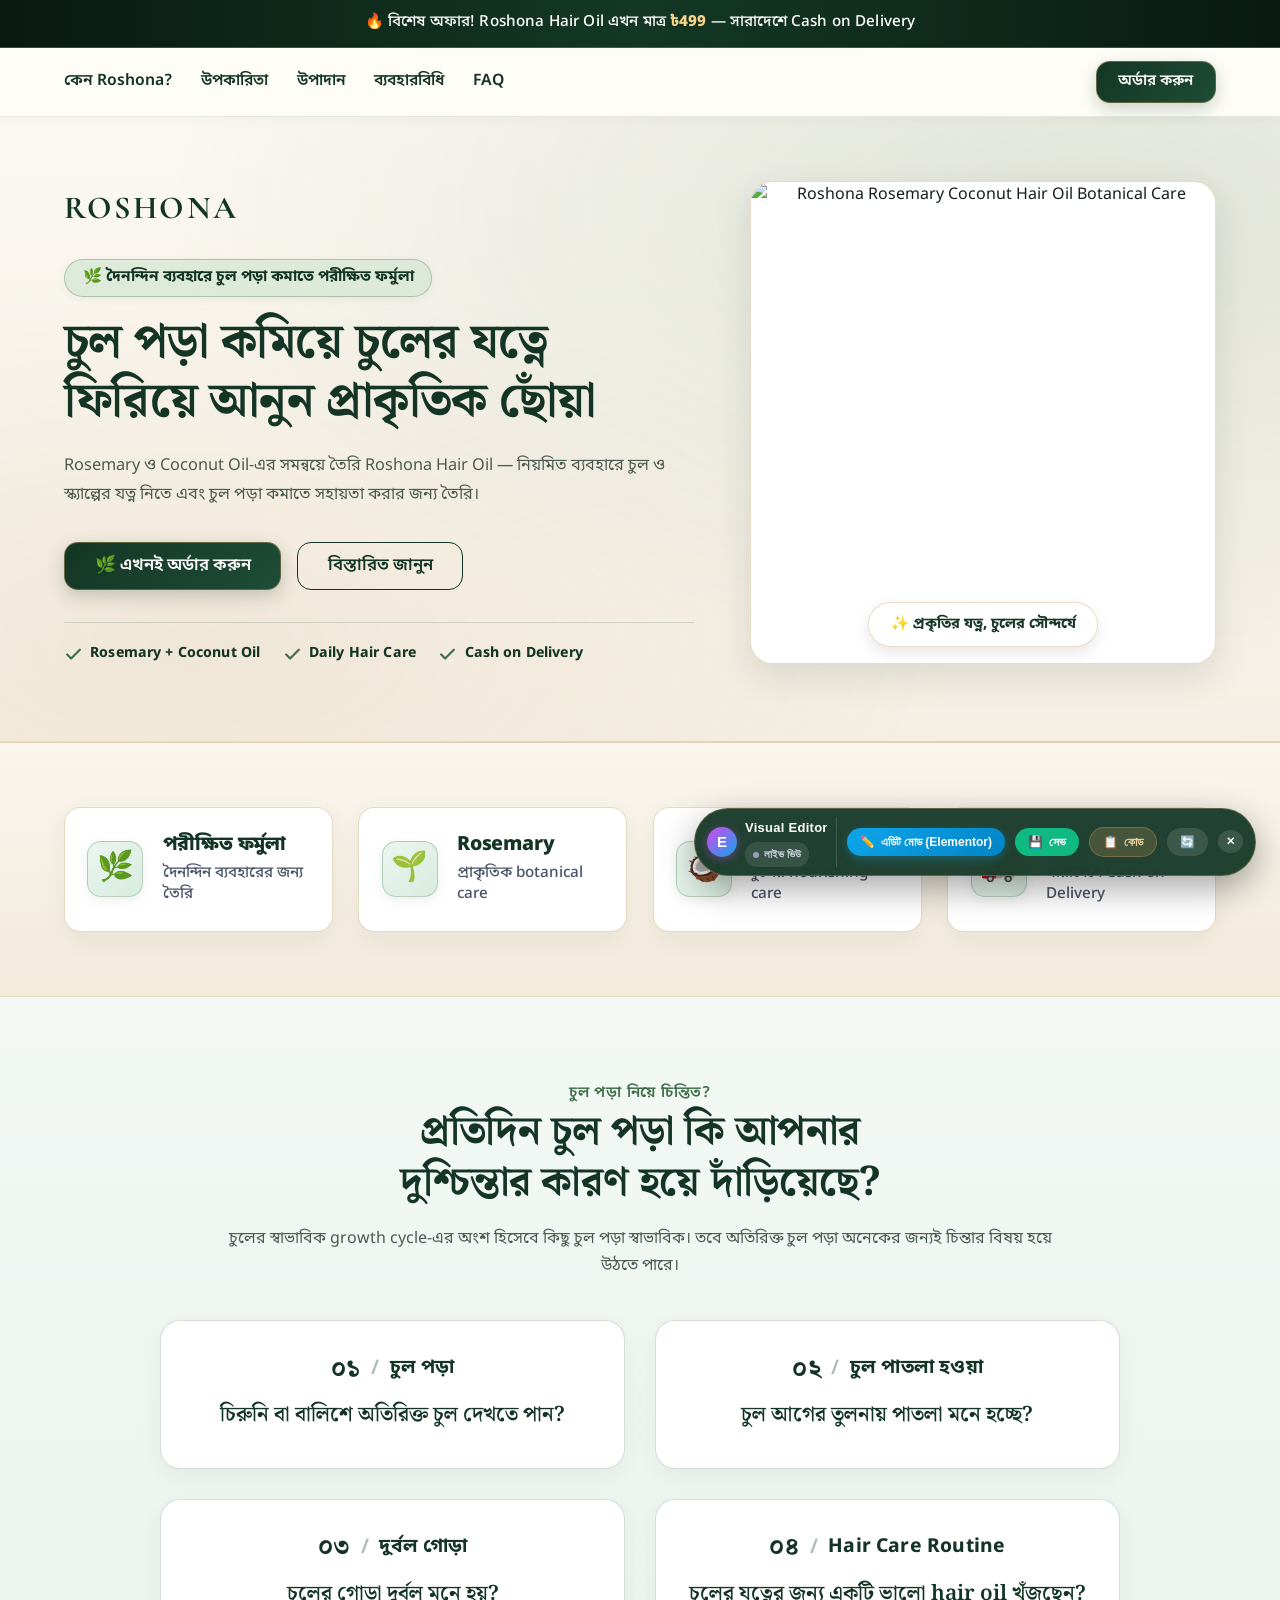
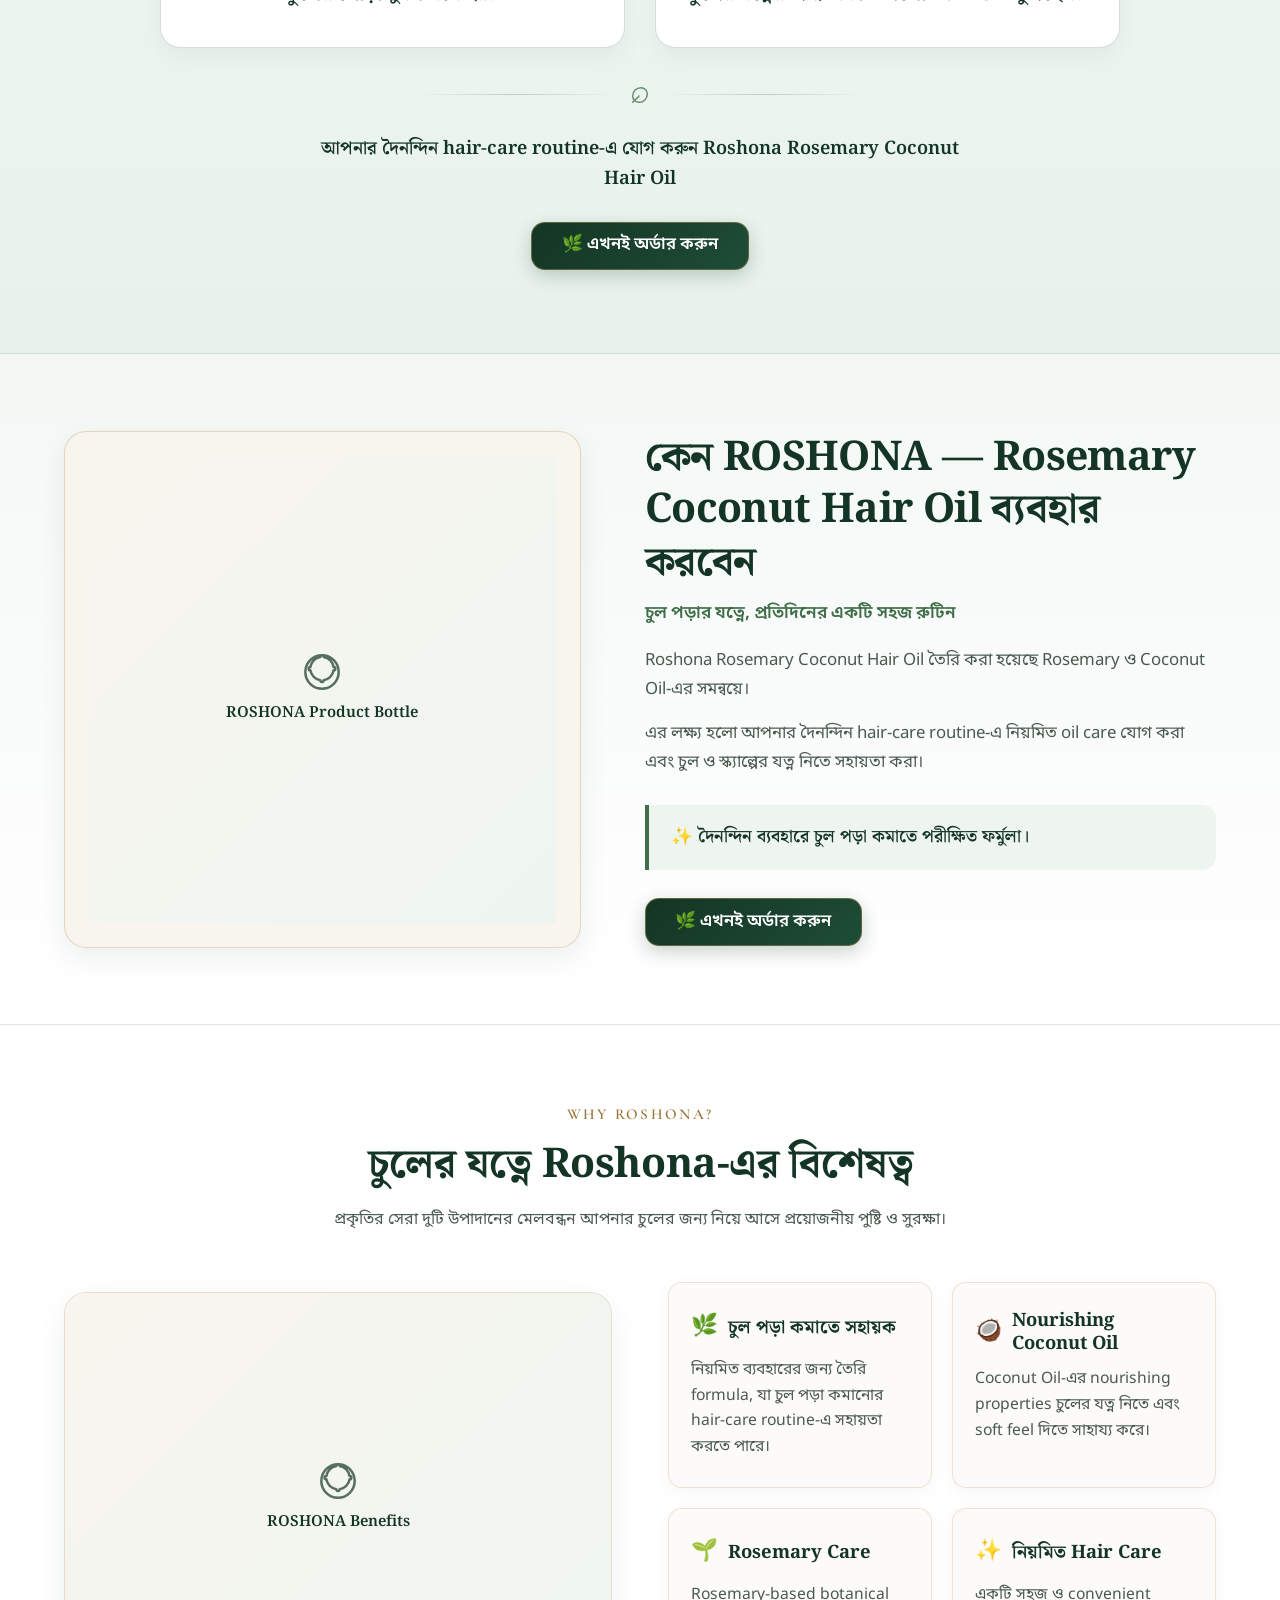
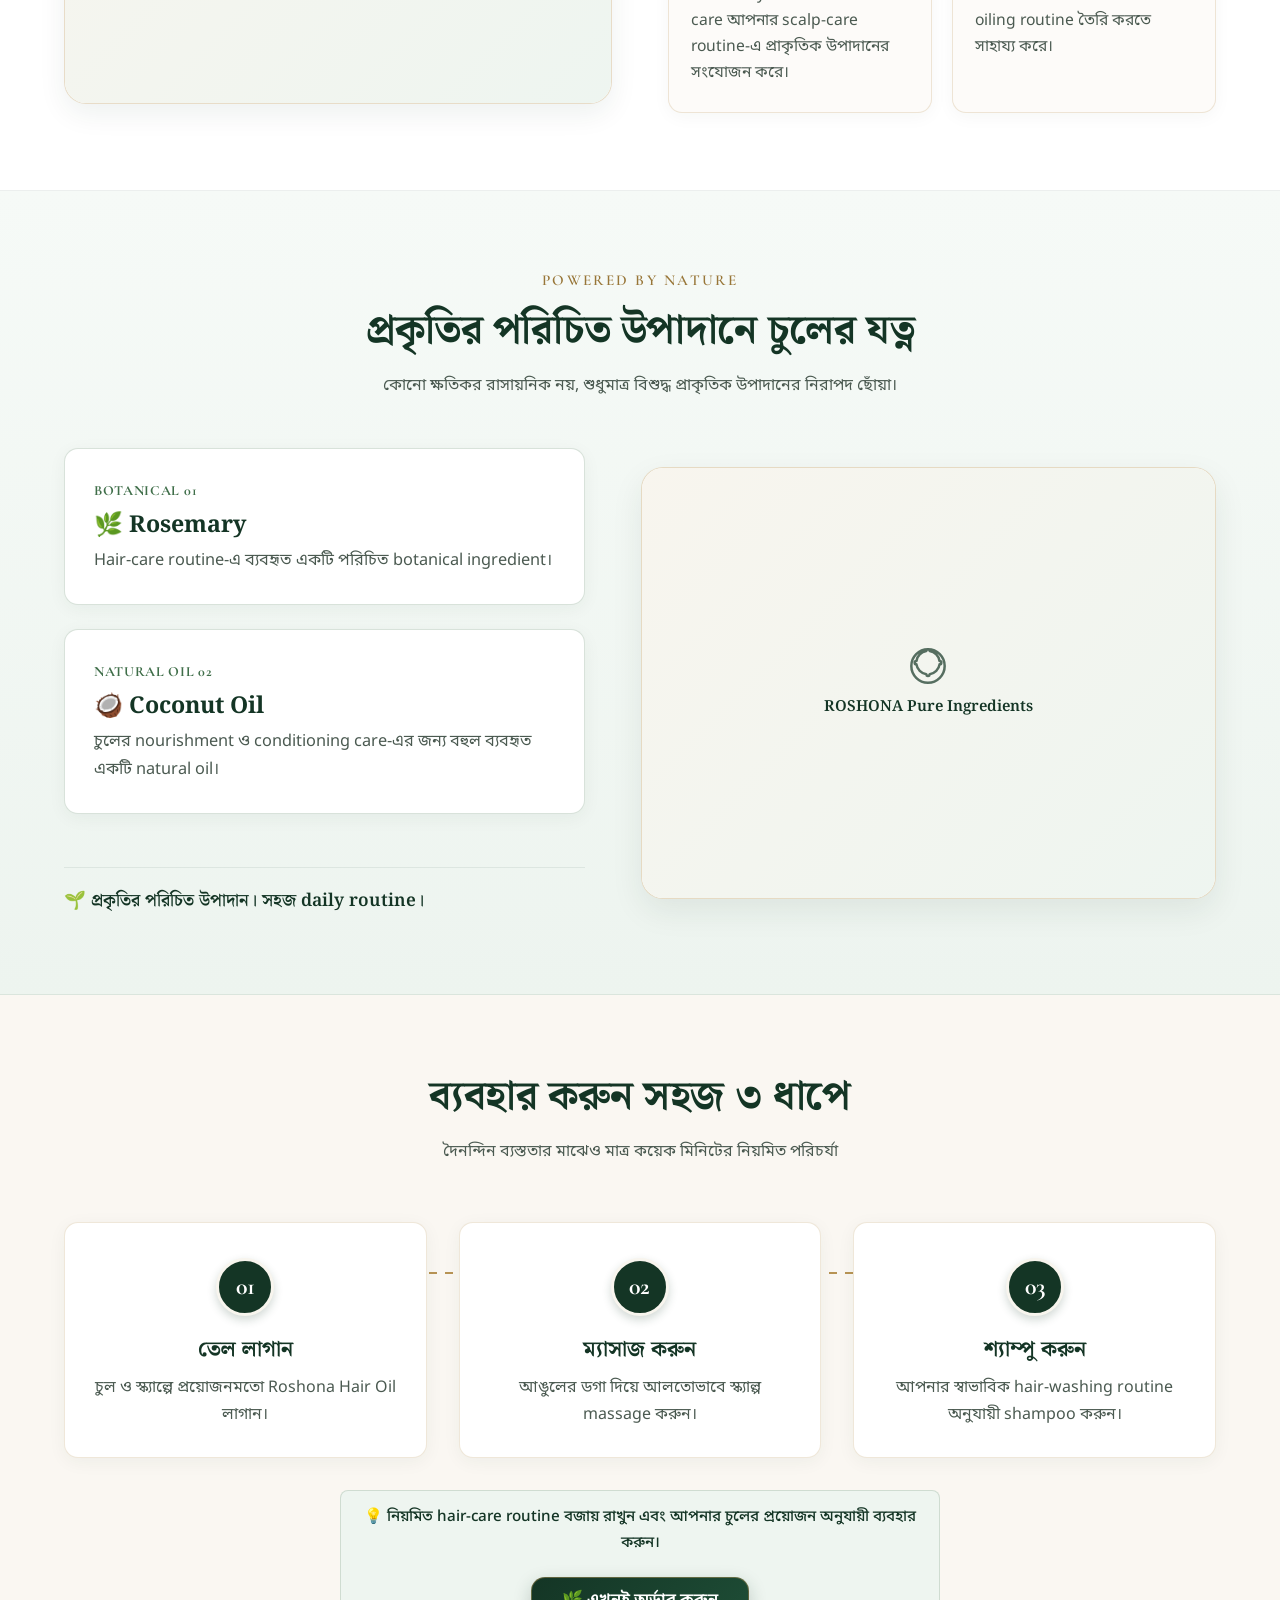
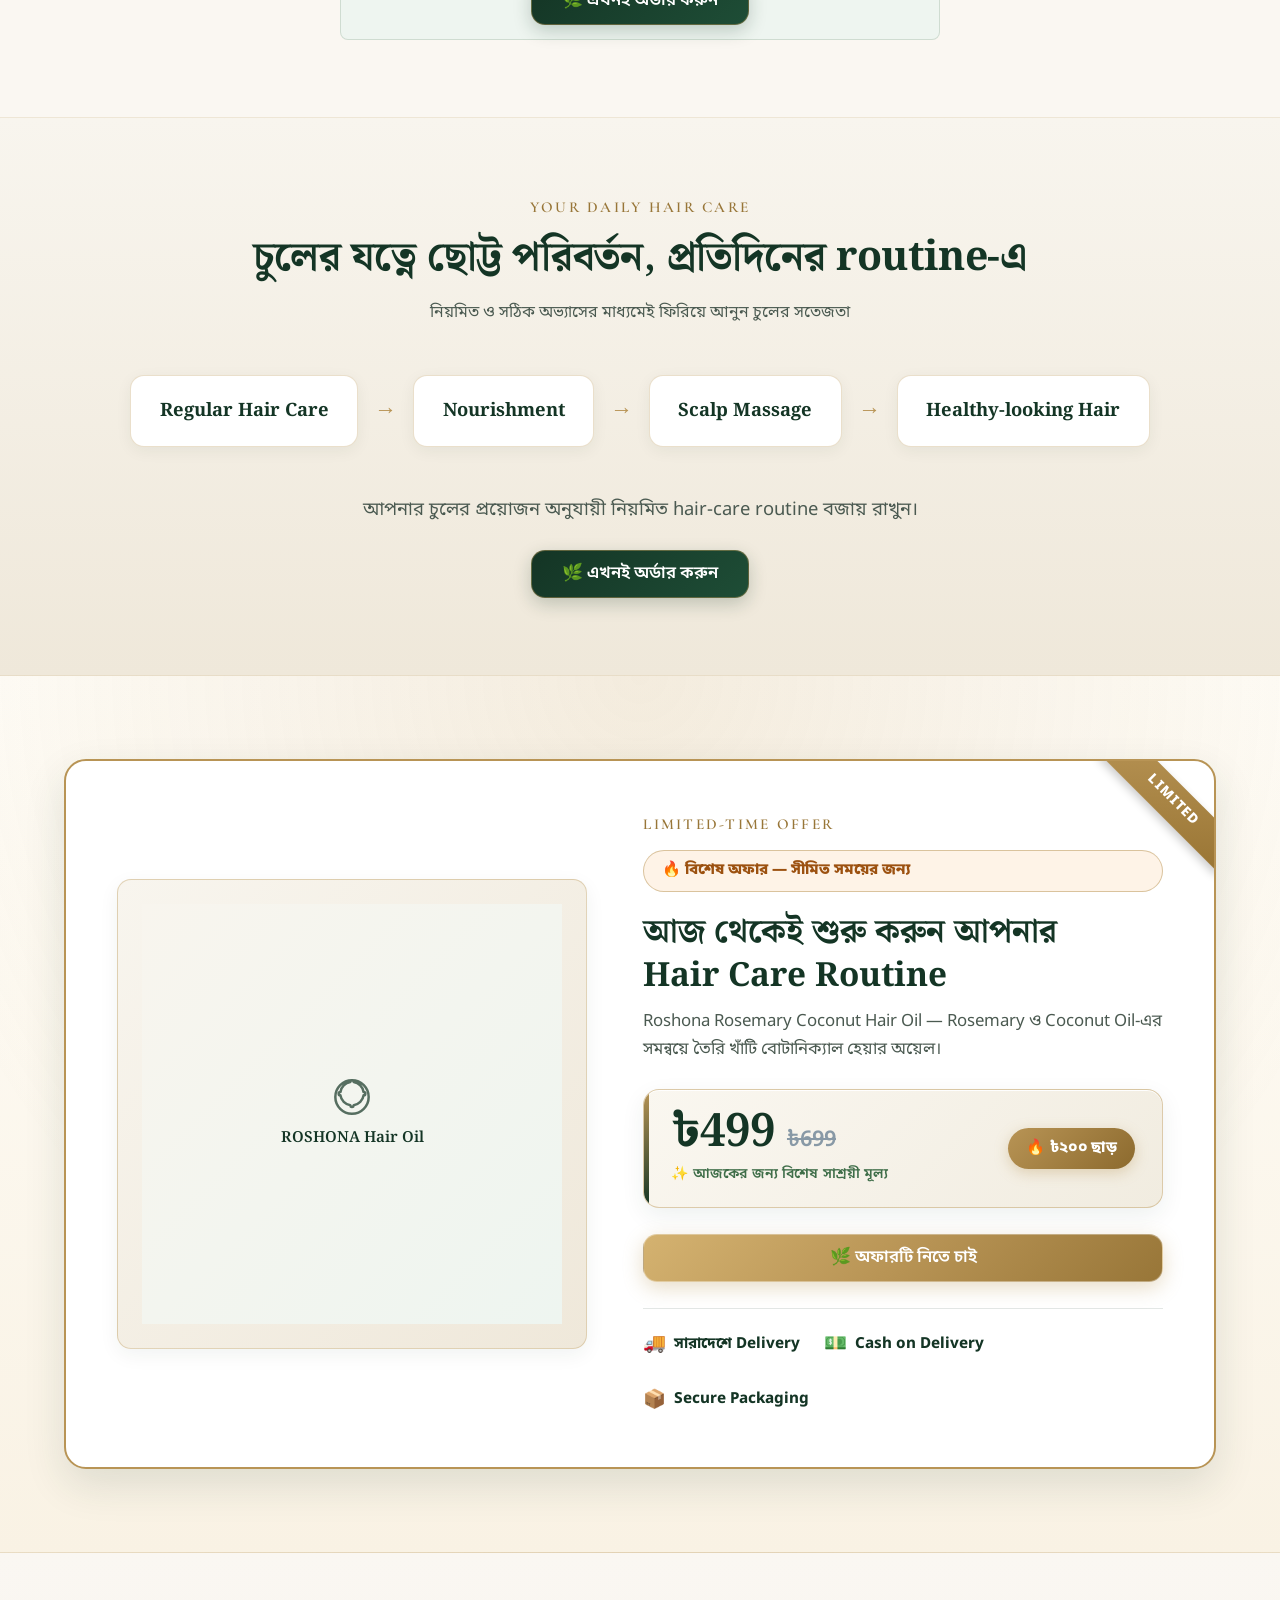
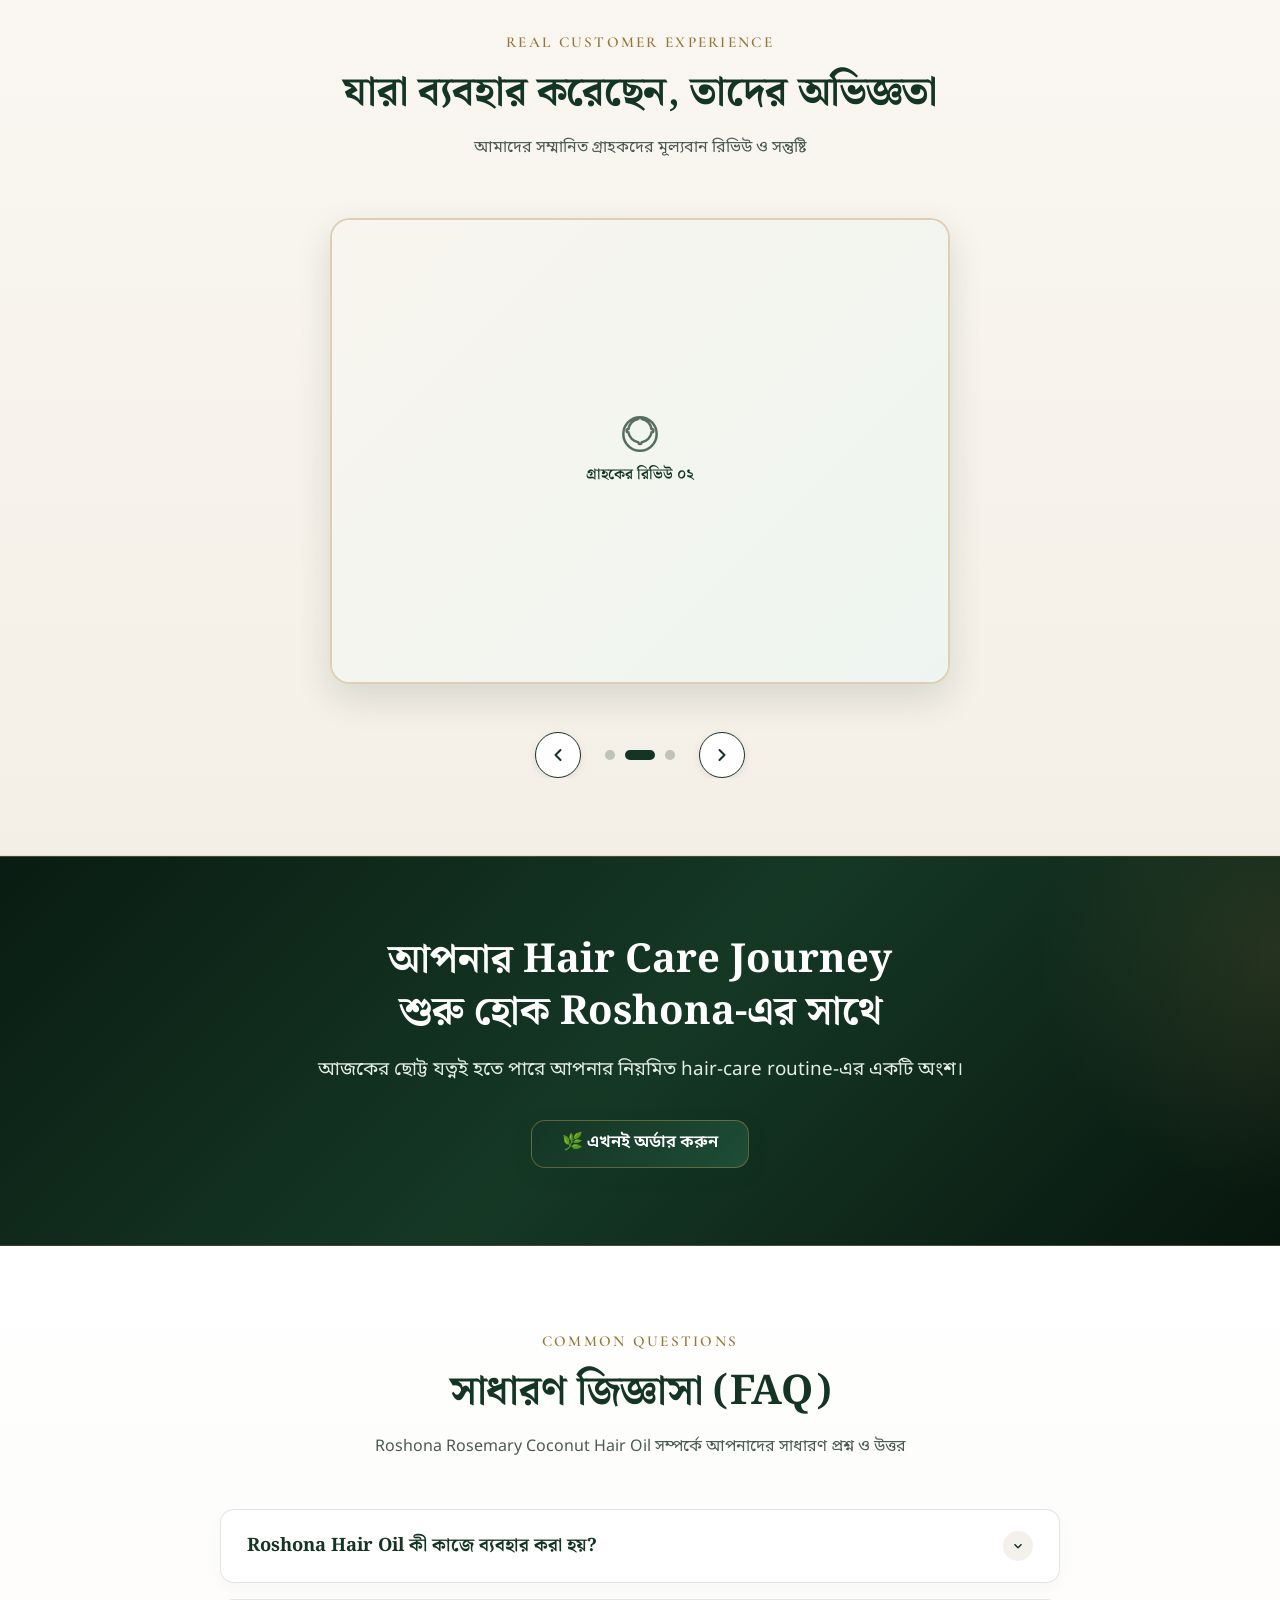
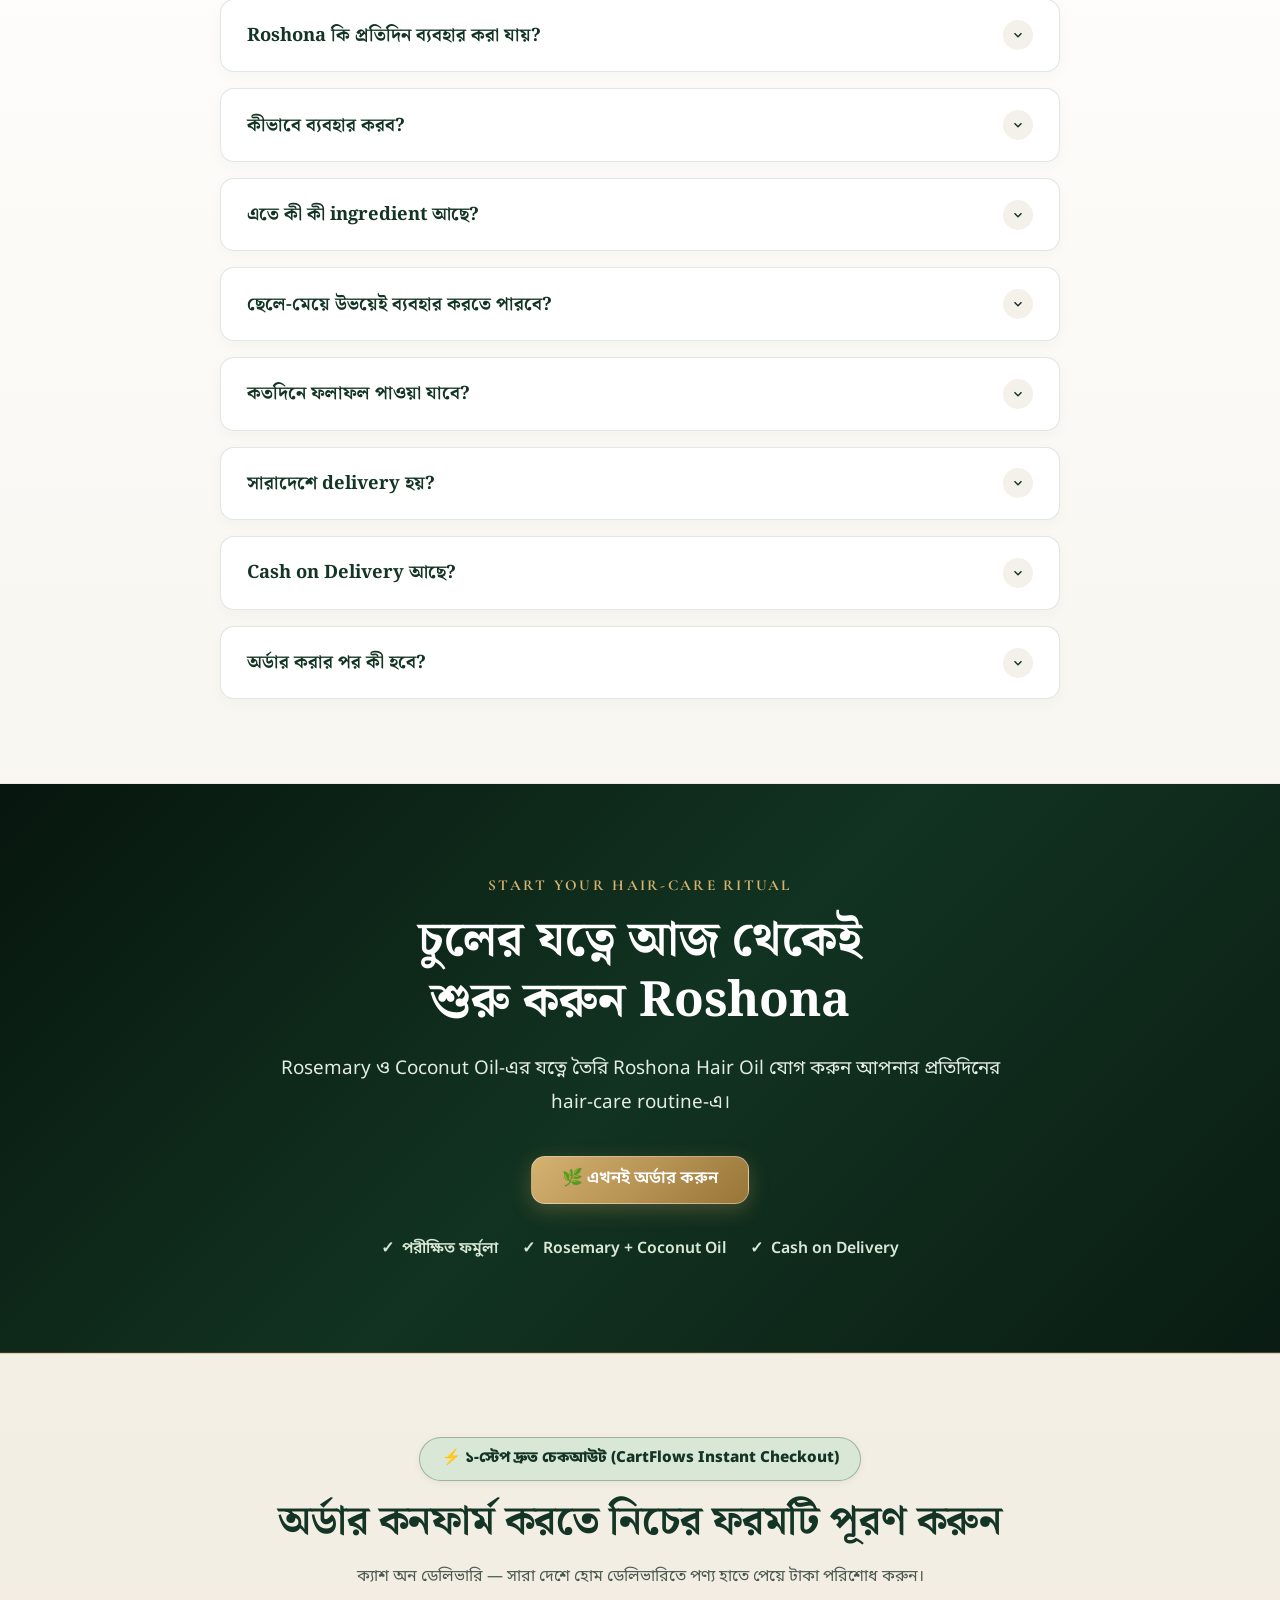
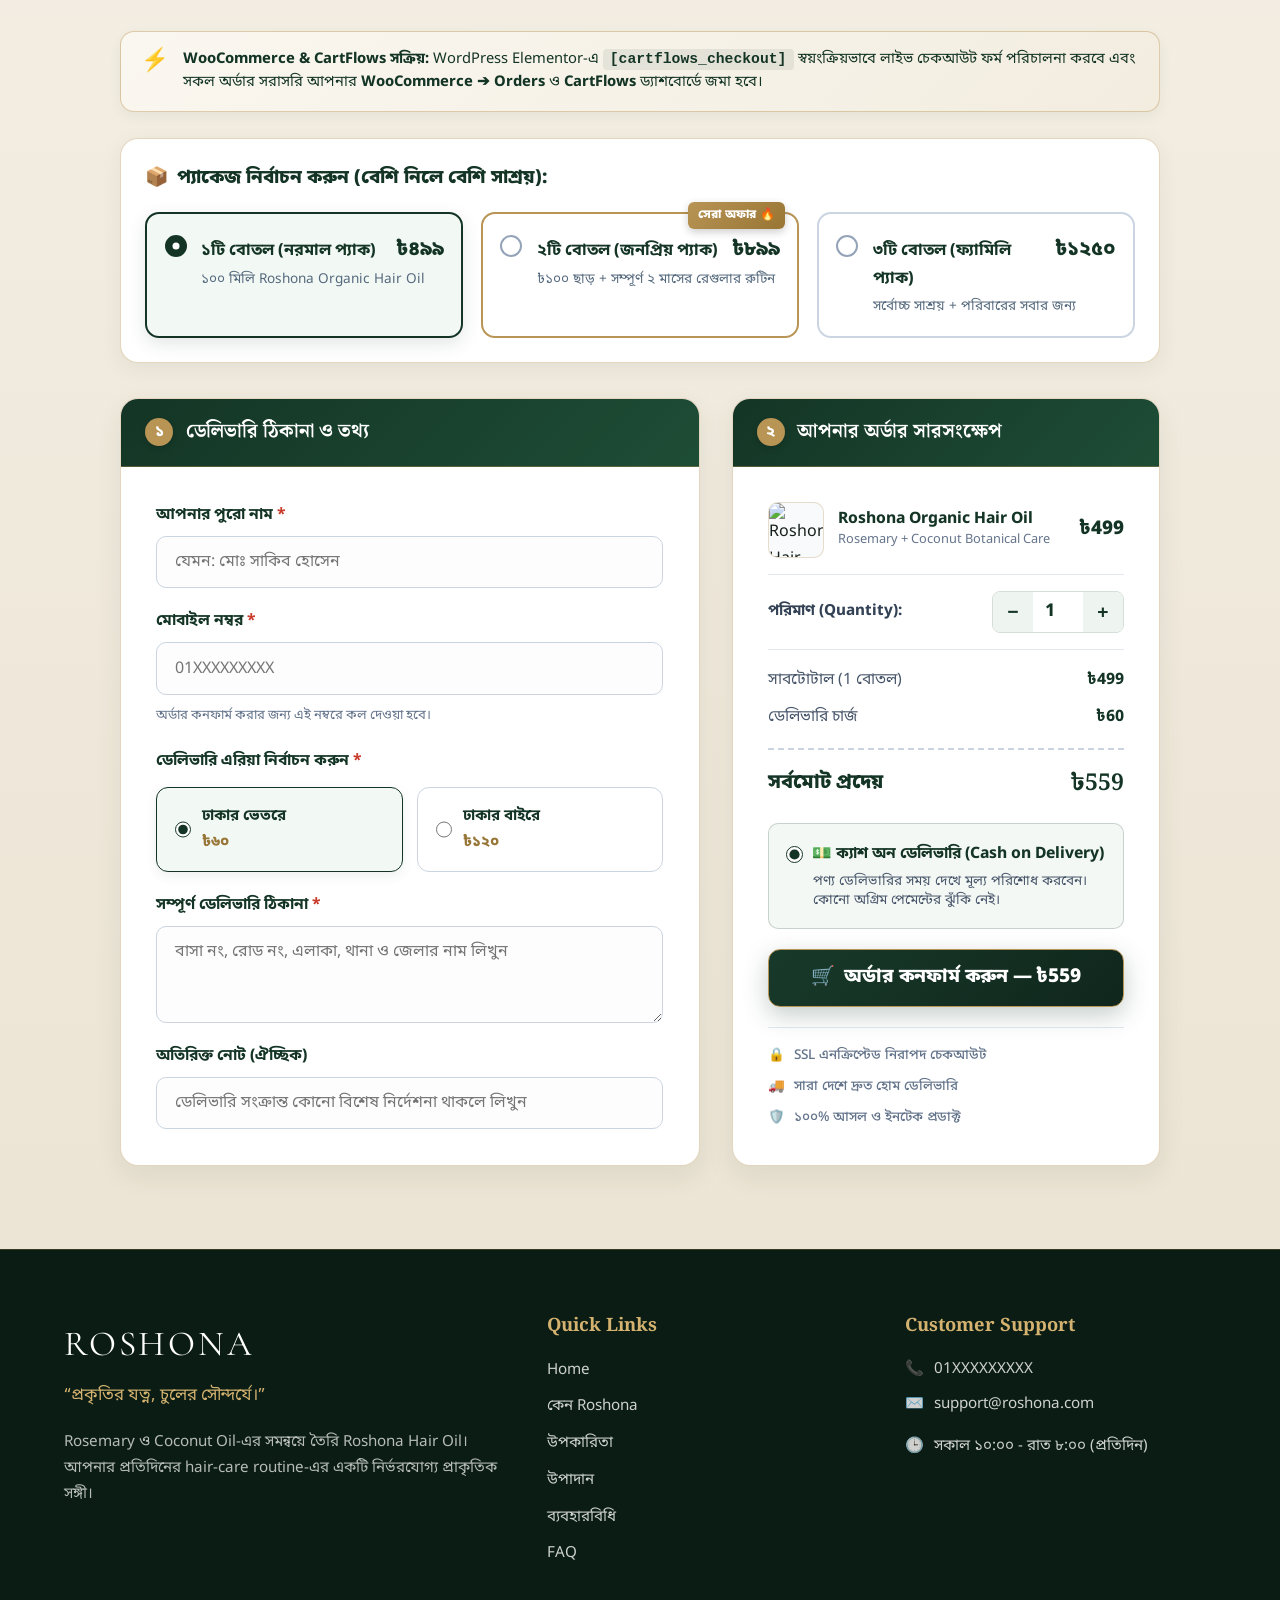
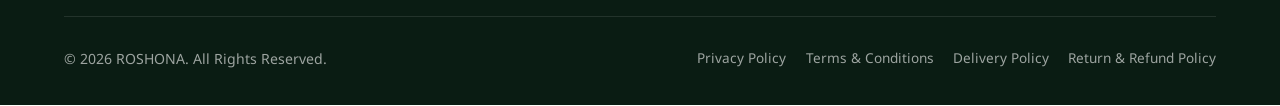
==== commit 3e48ca39: "feat(checkout): integrate CartFlows and add export tool - Add conditional logic to support native Ca" ====
--- a/index.html
+++ b/index.html
@@ -996,7 +996,21 @@
             </p>
           </div>
 
+          <!-- Official CartFlows / WooCommerce Checkout Shortcode for WordPress -->
+          <div class="cartflows-shortcode-container" id="cartflows-shortcode-container">
+            [cartflows_checkout]
+          </div>
+
           <form id="cartflows-order-form" class="cartflows-checkout-form fade-up" novalidate>
+            <!-- CartFlows & WooCommerce Live Integration Notice -->
+            <div class="cartflows-integration-badge">
+              <div class="cf-badge-icon">⚡</div>
+              <div class="cf-badge-text">
+                <strong>WooCommerce & CartFlows সক্রিয়:</strong>
+                WordPress Elementor-এ <code>[cartflows_checkout]</code> স্বয়ংক্রিয়ভাবে লাইভ চেকআউট ফর্ম পরিচালনা করবে এবং সকল অর্ডার সরাসরি আপনার <strong>WooCommerce ➔ Orders</strong> ও <strong>CartFlows</strong> ড্যাশবোর্ডে জমা হবে।
+              </div>
+            </div>
+
             <!-- Package Selection (CartFlows Product Options) -->
             <div class="cartflows-packages-wrap">
               <div class="cartflows-packages-title">
--- a/style.css
+++ b/style.css
@@ -2178,6 +2178,155 @@
   margin: 0 auto;
 }
 
+/* Official CartFlows Shortcode Container & Real WooCommerce Checkout Styling */
+.cartflows-shortcode-container {
+  max-width: 1040px;
+  margin: 0 auto;
+}
+
+/* Integration Notice Badge */
+.cartflows-integration-badge {
+  display: flex;
+  align-items: flex-start;
+  gap: 0.85rem;
+  background: linear-gradient(135deg, #FAF7F0 0%, #F3EDE0 100%);
+  border: 1.5px solid rgba(184, 148, 85, 0.45);
+  border-radius: 14px;
+  padding: 1rem 1.25rem;
+  margin-bottom: 1.6rem;
+  box-shadow: 0 4px 14px rgba(20, 53, 37, 0.05);
+}
+
+.cf-badge-icon {
+  font-size: 1.4rem;
+  line-height: 1;
+  flex-shrink: 0;
+  margin-top: 2px;
+}
+
+.cf-badge-text {
+  font-size: 0.92rem;
+  color: var(--forest-green);
+  line-height: 1.55;
+}
+
+.cf-badge-text code {
+  background: rgba(20, 53, 37, 0.08);
+  color: var(--forest-green);
+  padding: 0.15rem 0.45rem;
+  border-radius: 4px;
+  font-family: monospace;
+  font-weight: 700;
+}
+
+/* When WordPress renders real CartFlows/WooCommerce checkout, hide preview fallback */
+.cartflows-shortcode-container:has(.woocommerce-checkout) + #cartflows-order-form,
+.cartflows-shortcode-container:has(.wcf-embed-checkout-form) + #cartflows-order-form,
+.cartflows-shortcode-container:has(.woocommerce) + #cartflows-order-form,
+body.woocommerce-checkout #cartflows-order-form {
+  display: none !important;
+}
+
+/* Luxury Botanical Styling for Real CartFlows & WooCommerce Checkout */
+.cartflows-shortcode-container .woocommerce,
+.cartflows-shortcode-container .wcf-embed-checkout-form,
+.cartflows-shortcode-container form.woocommerce-checkout {
+  background: #ffffff;
+  border: 2px solid var(--gold);
+  border-radius: var(--radius-lg);
+  box-shadow: 0 16px 42px rgba(24, 58, 42, 0.12);
+  padding: clamp(1.5rem, 3.5vw, 2.5rem);
+}
+
+.cartflows-shortcode-container .woocommerce-billing-fields h3,
+.cartflows-shortcode-container #order_review_heading {
+  font-family: var(--font-heading);
+  color: var(--forest-green);
+  font-size: clamp(1.3rem, 2vw, 1.6rem);
+  font-weight: 700;
+  margin-bottom: 1.25rem;
+  border-bottom: 2px solid rgba(184, 148, 85, 0.25);
+  padding-bottom: 0.5rem;
+}
+
+.cartflows-shortcode-container .form-row label {
+  font-weight: 700;
+  color: var(--forest-green);
+  margin-bottom: 0.35rem;
+  display: block;
+}
+
+.cartflows-shortcode-container .woocommerce-input-wrapper input,
+.cartflows-shortcode-container .woocommerce-input-wrapper textarea,
+.cartflows-shortcode-container .woocommerce-input-wrapper select {
+  width: 100%;
+  padding: 0.85rem 1.1rem;
+  border: 1.5px solid rgba(20, 53, 37, 0.2);
+  border-radius: var(--radius-sm);
+  font-family: var(--font-body);
+  font-size: 1rem;
+  color: var(--text);
+  background: #FCFBF8;
+  transition: var(--transition-smooth);
+}
+
+.cartflows-shortcode-container .woocommerce-input-wrapper input:focus,
+.cartflows-shortcode-container .woocommerce-input-wrapper textarea:focus,
+.cartflows-shortcode-container .woocommerce-input-wrapper select:focus {
+  border-color: var(--forest-green);
+  outline: none;
+  background: #ffffff;
+  box-shadow: 0 0 0 3px rgba(30, 77, 54, 0.15);
+}
+
+.cartflows-shortcode-container #place_order,
+.cartflows-shortcode-container button.button.alt#place_order {
+  width: 100%;
+  padding: 1.1rem 2rem;
+  font-family: var(--font-body);
+  font-size: clamp(1.1rem, 2vw, 1.25rem);
+  font-weight: 800;
+  background: linear-gradient(135deg, #B89455 0%, #997534 100%) !important;
+  color: #ffffff !important;
+  border: none !important;
+  border-radius: var(--radius-md) !important;
+  cursor: pointer;
+  box-shadow: 0 8px 24px rgba(184, 148, 85, 0.4) !important;
+  transition: var(--transition-smooth);
+  margin-top: 1.25rem;
+  text-align: center;
+}
+
+.cartflows-shortcode-container #place_order:hover,
+.cartflows-shortcode-container button.button.alt#place_order:hover {
+  transform: translateY(-2px);
+  box-shadow: 0 12px 30px rgba(184, 148, 85, 0.5) !important;
+  background: linear-gradient(135deg, #C5A059 0%, #8C6A2E 100%) !important;
+}
+
+.cartflows-shortcode-container table.woocommerce-checkout-review-order-table {
+  width: 100%;
+  border-collapse: collapse;
+  margin-bottom: 1.5rem;
+  background: #FAF7F0;
+  border-radius: var(--radius-sm);
+  overflow: hidden;
+  border: 1px solid rgba(184, 148, 85, 0.3);
+}
+
+.cartflows-shortcode-container table.woocommerce-checkout-review-order-table th,
+.cartflows-shortcode-container table.woocommerce-checkout-review-order-table td {
+  padding: 0.85rem 1rem;
+  border-bottom: 1px solid rgba(184, 148, 85, 0.2);
+}
+
+.cartflows-shortcode-container table.woocommerce-checkout-review-order-table tfoot tr.order-total th,
+.cartflows-shortcode-container table.woocommerce-checkout-review-order-table tfoot tr.order-total td {
+  font-size: 1.2rem;
+  font-weight: 800;
+  color: var(--forest-green);
+}
+
 /* Package Options (CartFlows Product Selection) */
 .cartflows-packages-wrap {
   background: #ffffff;
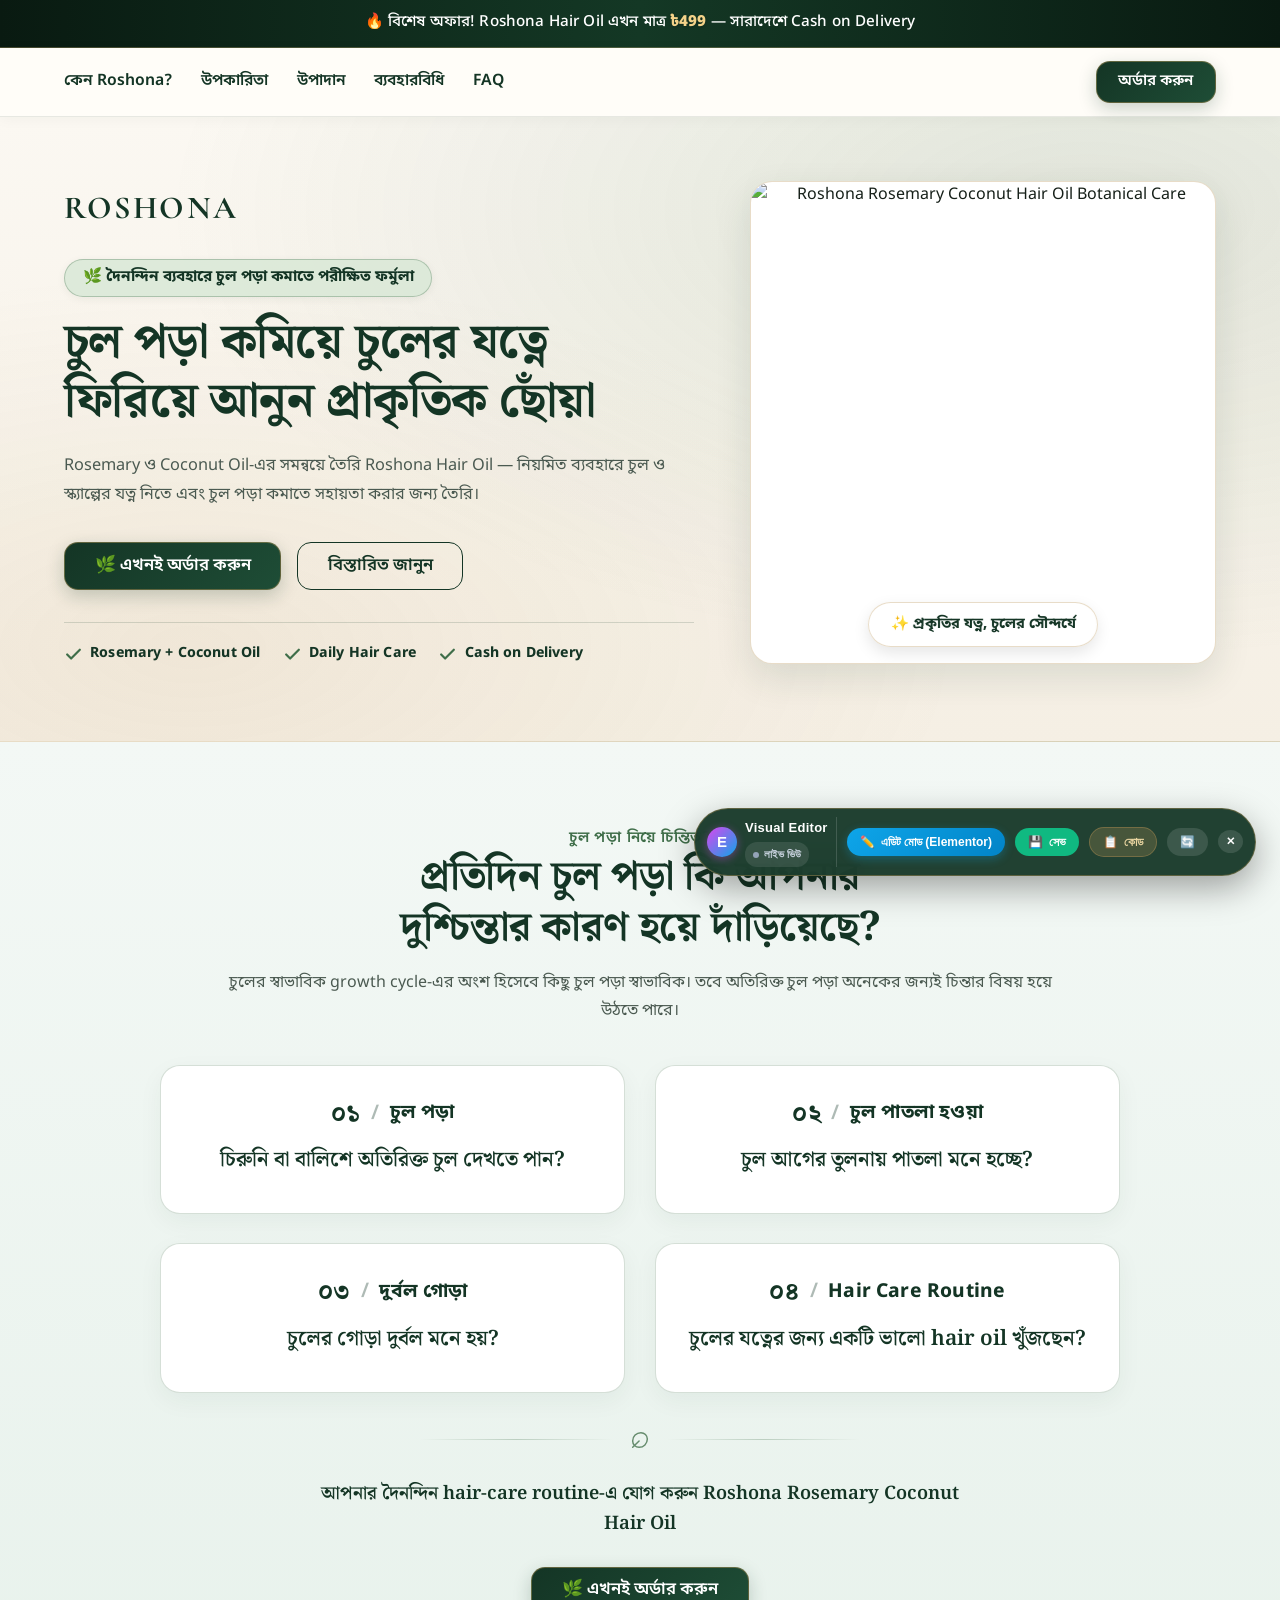
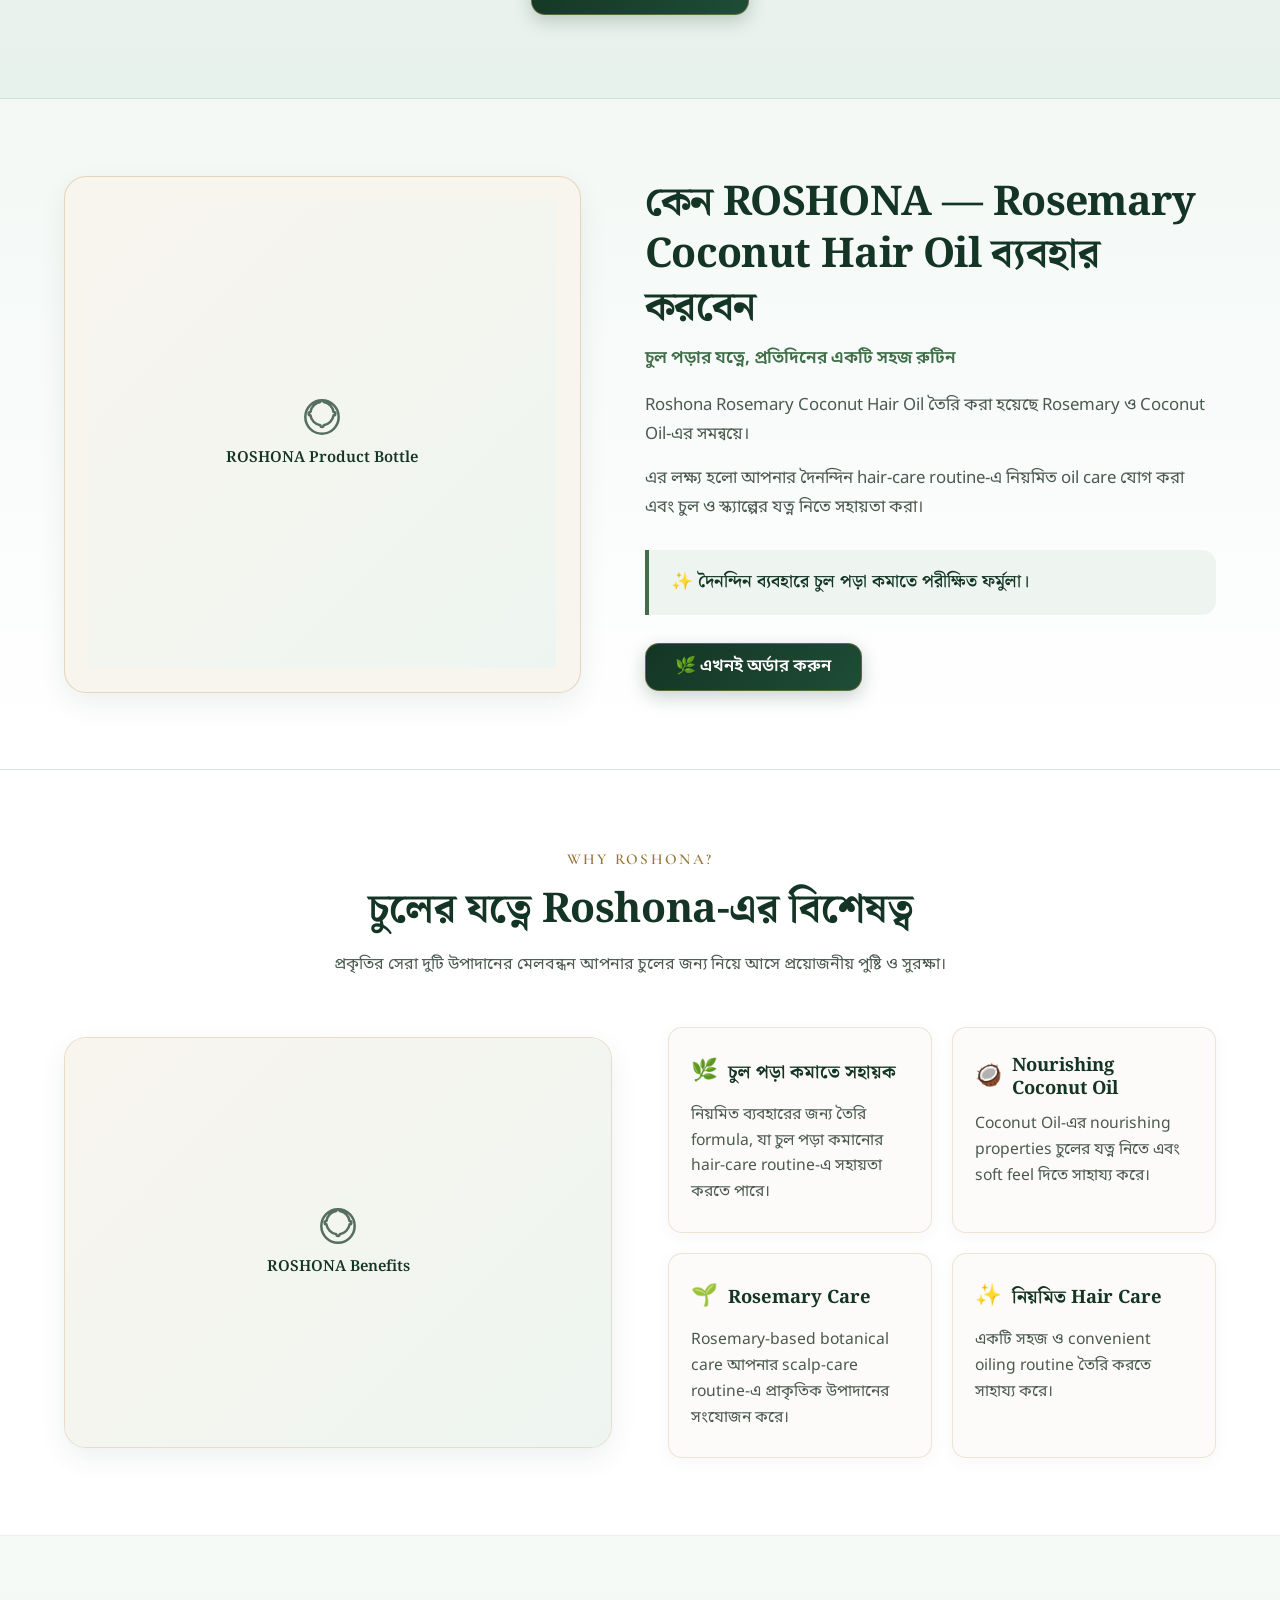
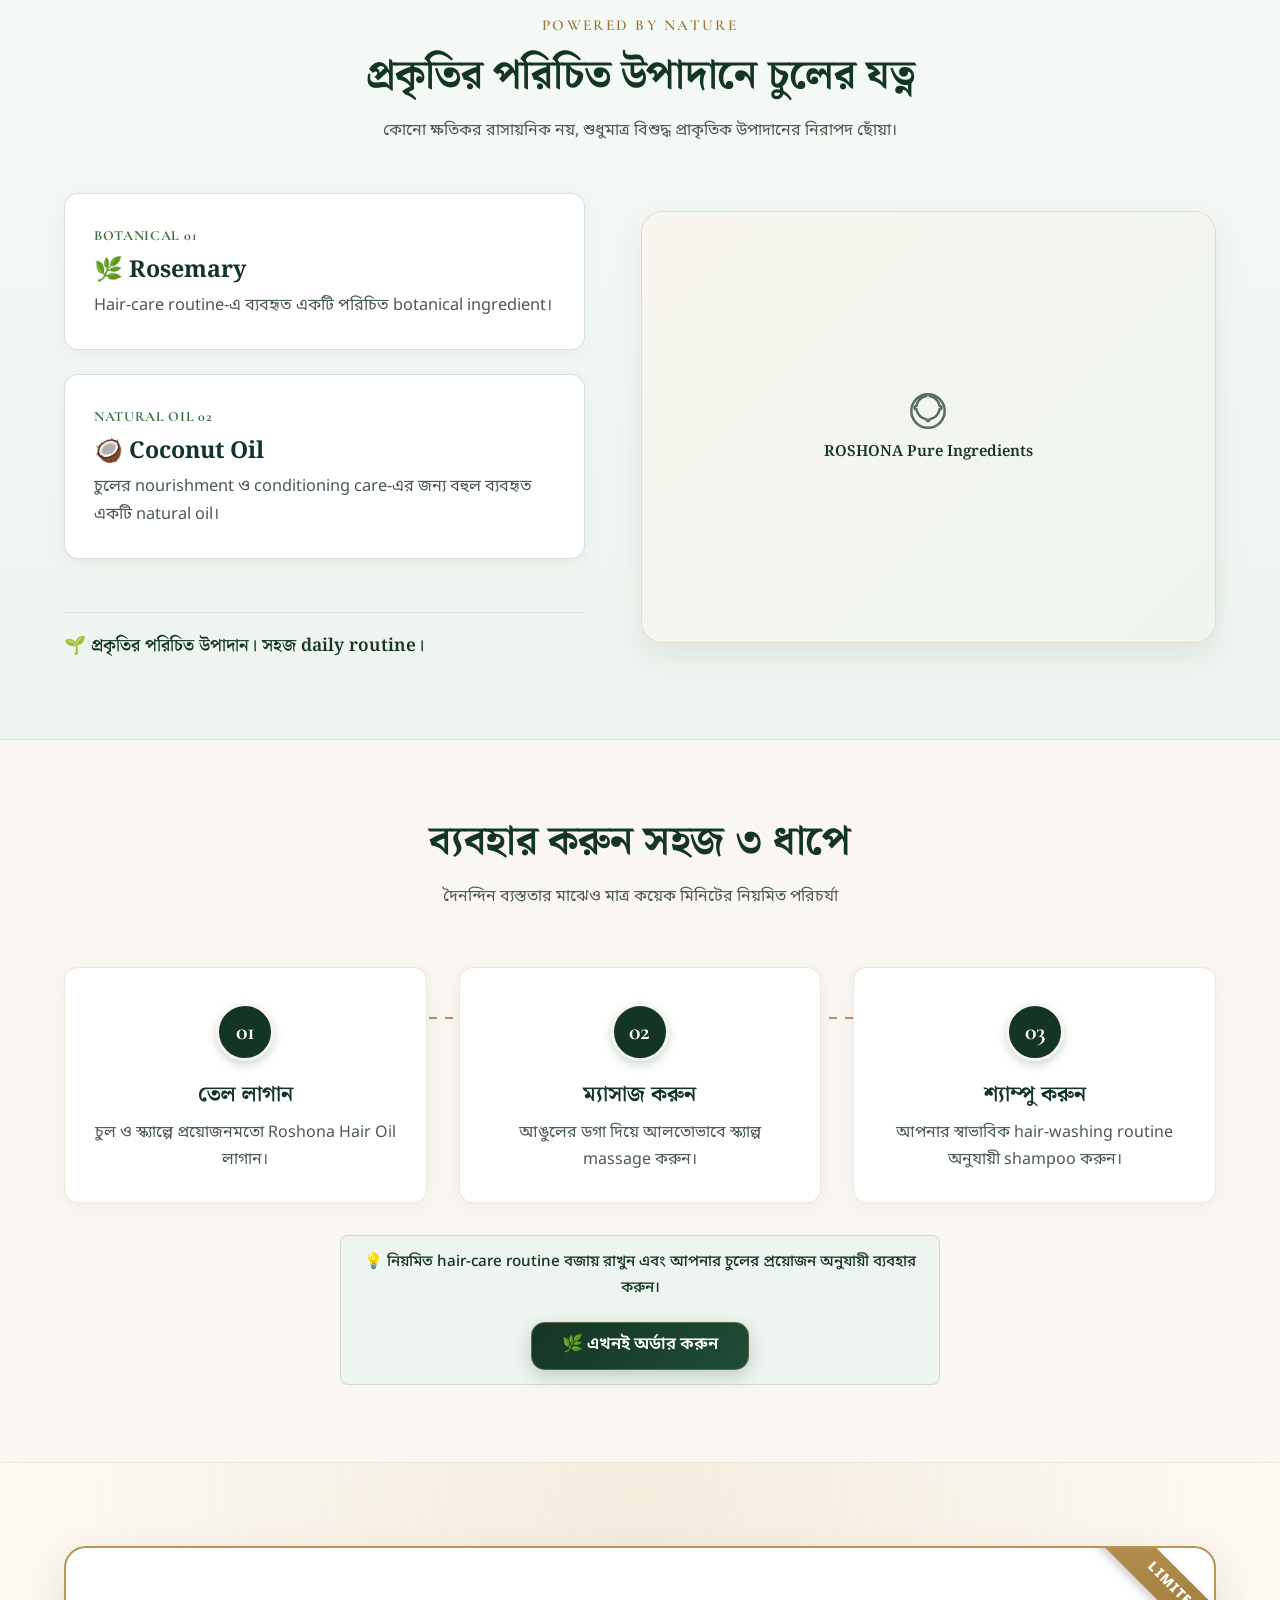
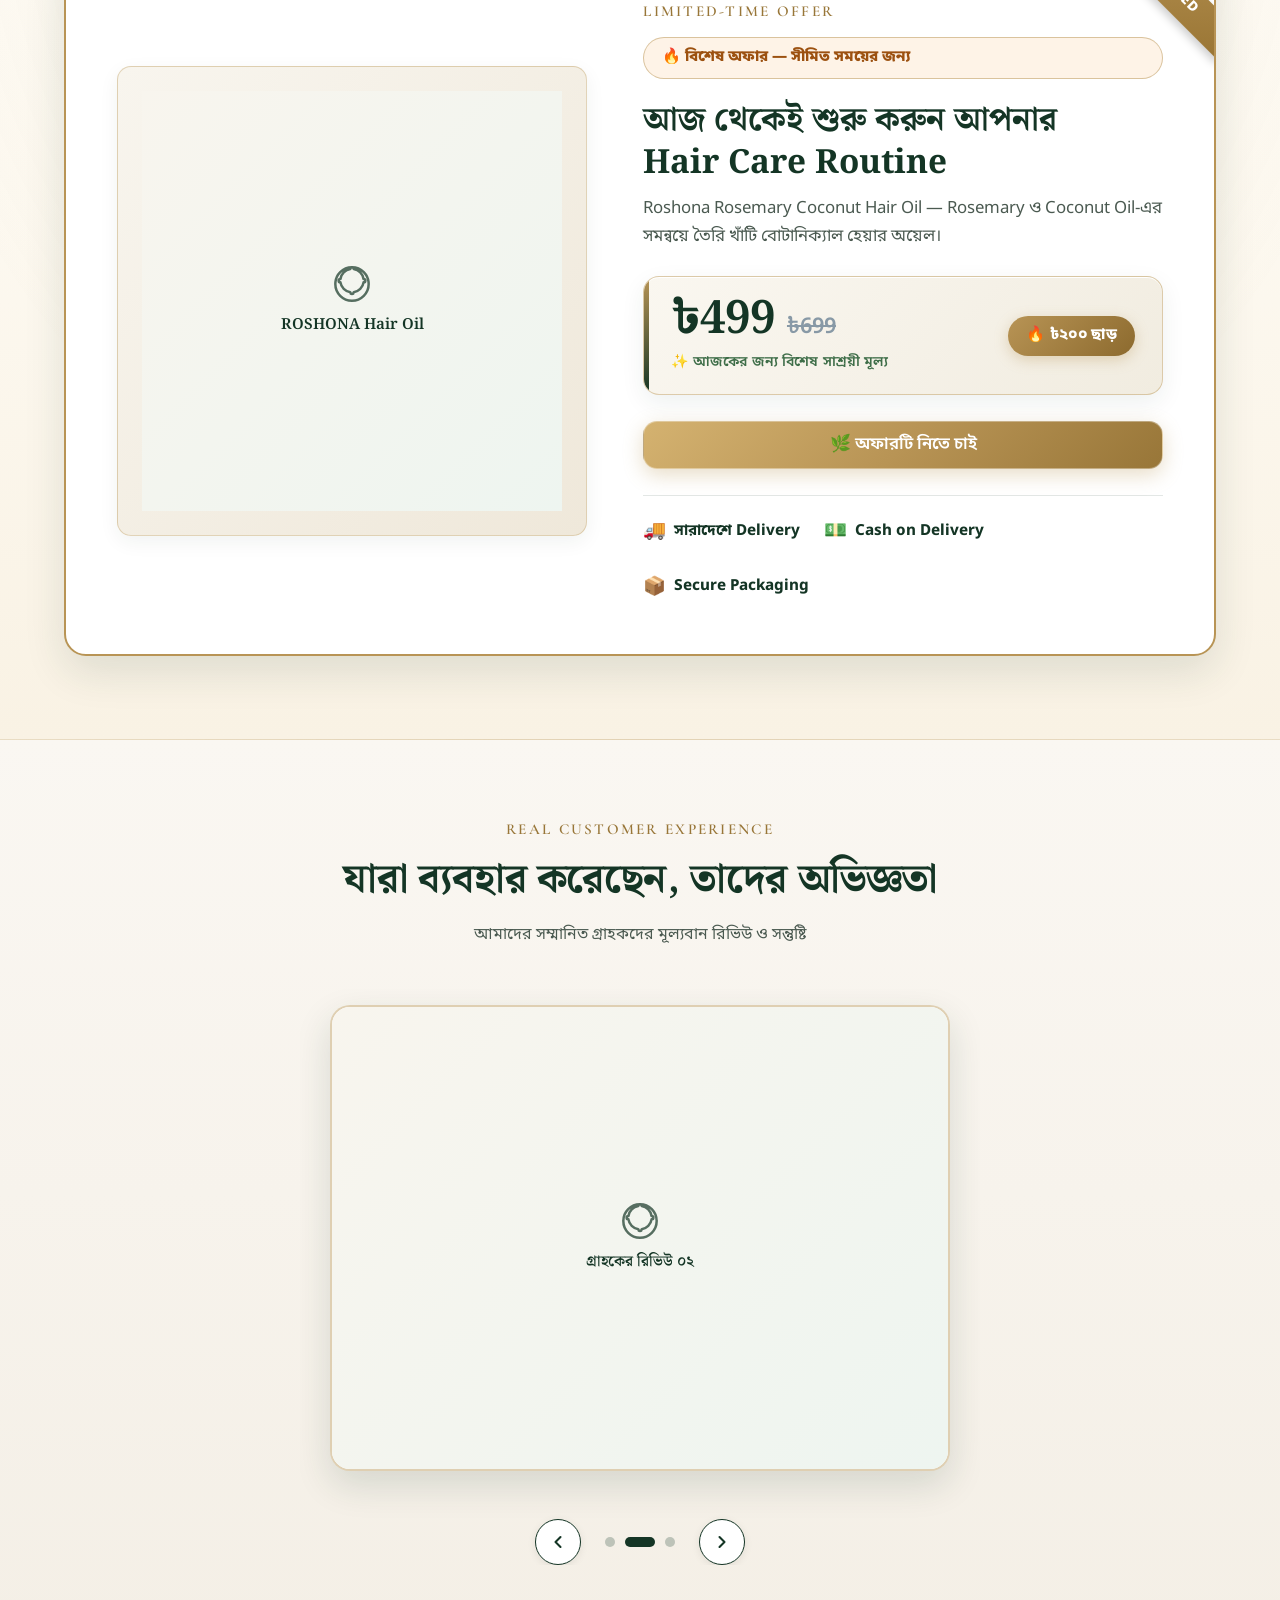
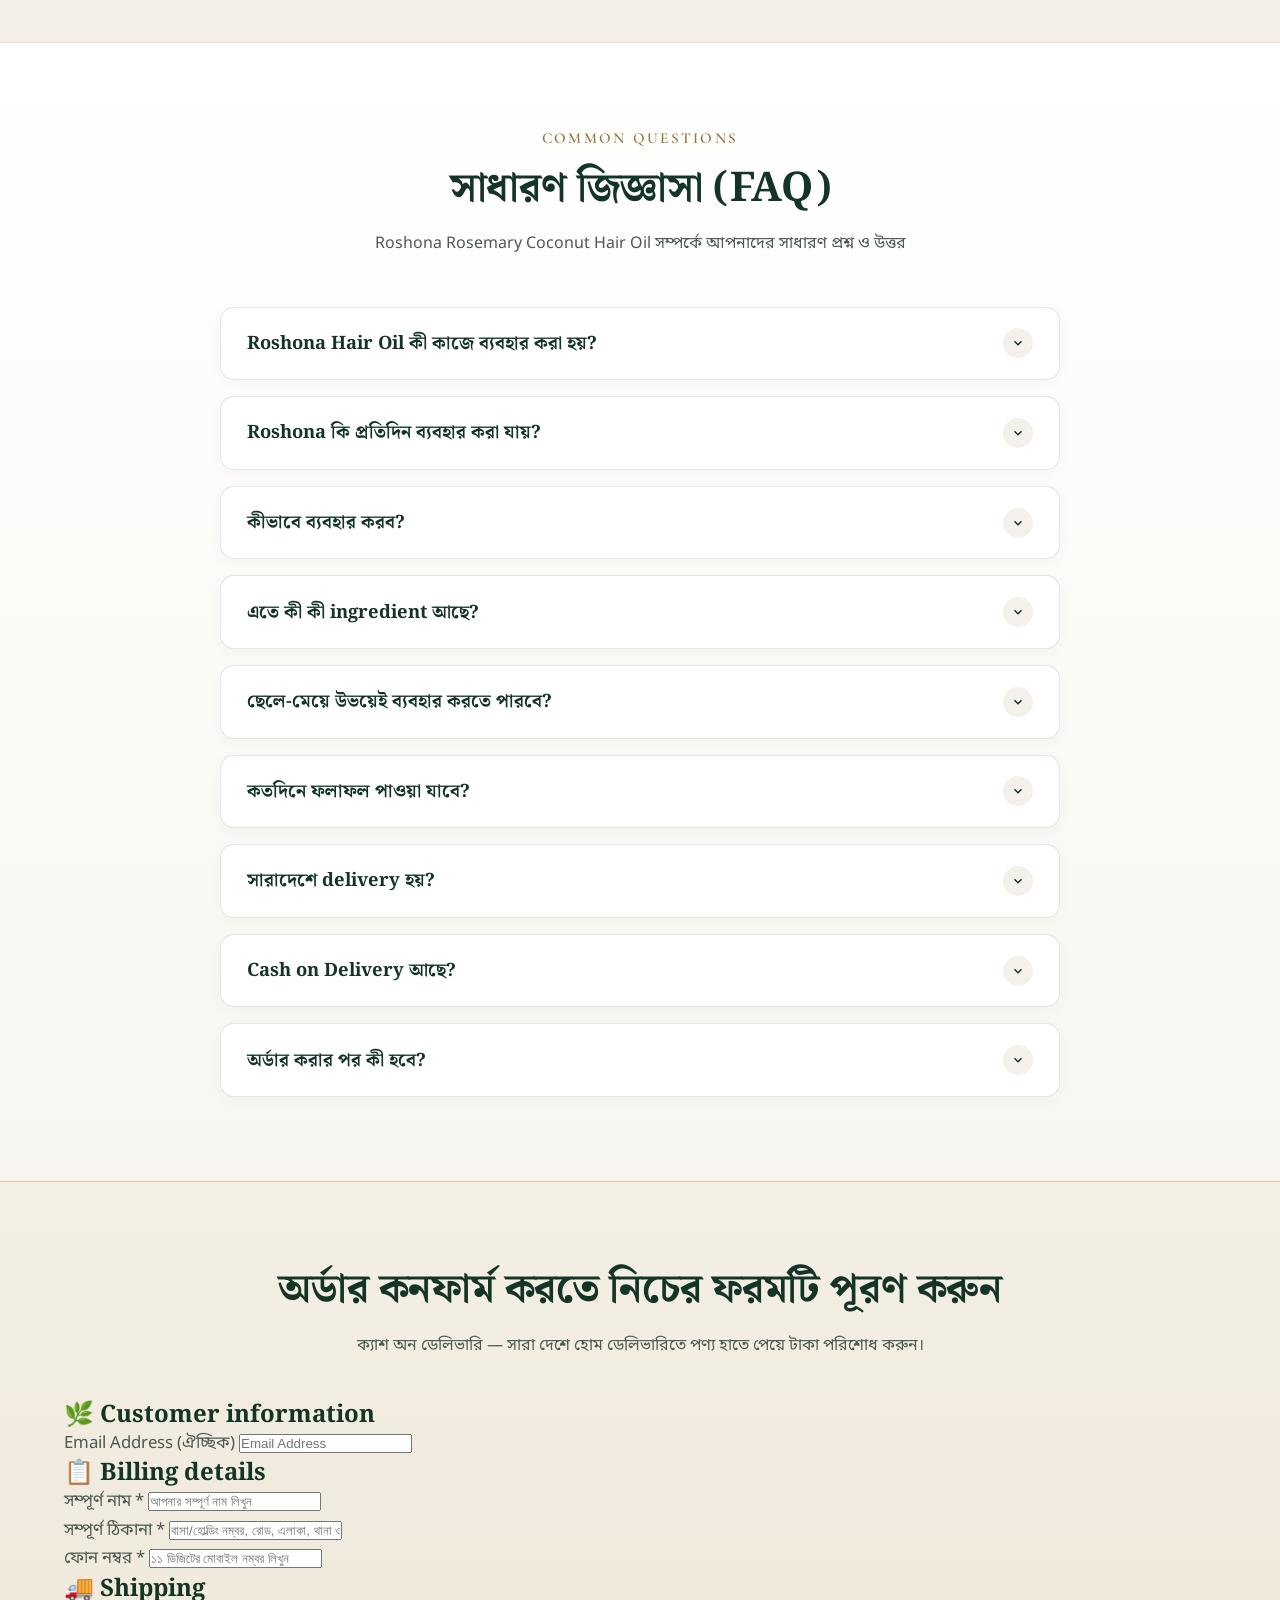
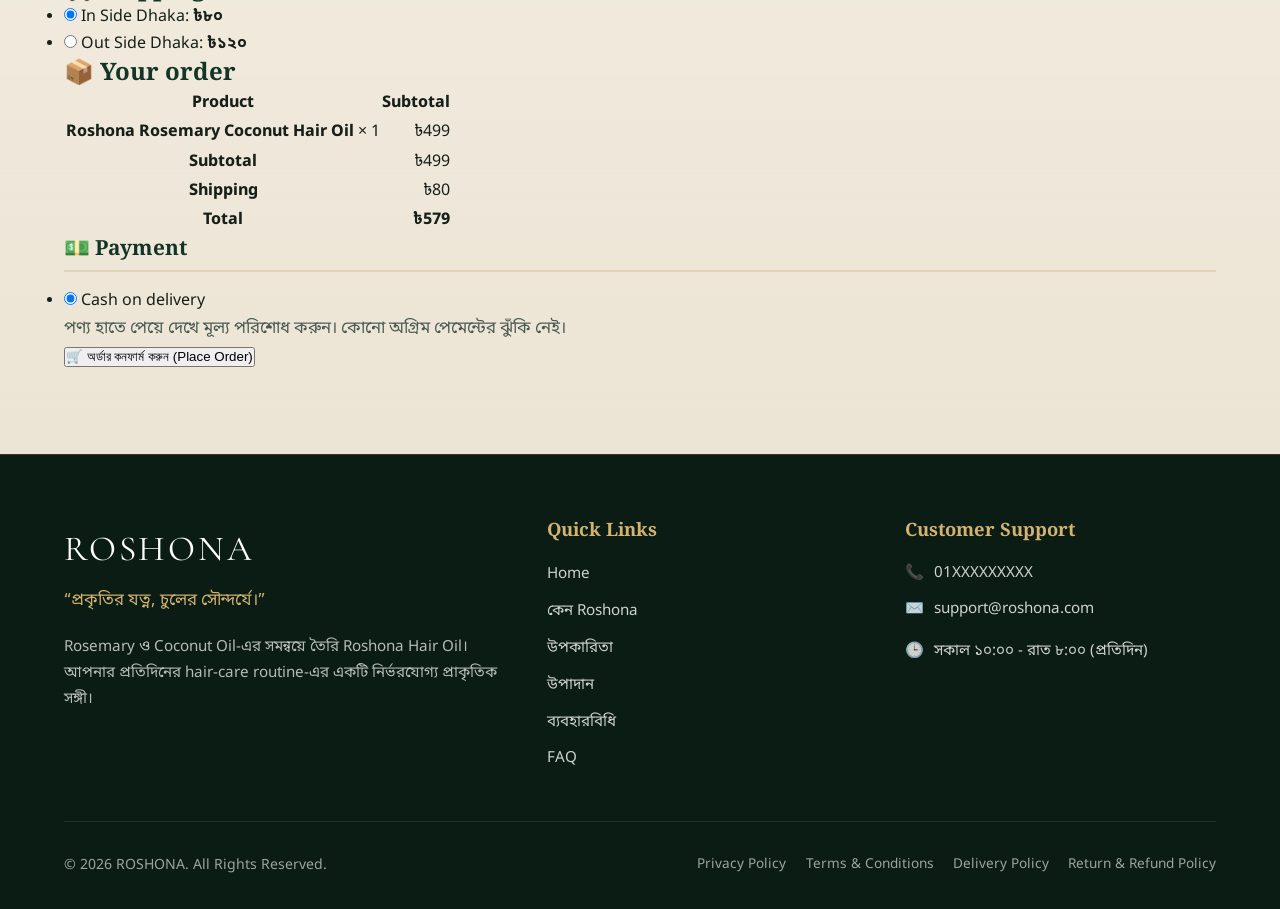
==== commit 9071b71e: "feat: optimize checkout flow and performance - Improve hero loading with resource preloading - Strea" ====
--- a/index.html
+++ b/index.html
@@ -25,6 +25,10 @@
     <!-- Canonical URL -->
     <link rel="canonical" href="https://roshona.com/" />
     <link rel="icon" type="image/webp" href="https://sazratul.com/wp-content/uploads/2026/10/roshona_logo_primary_uploaded-e1790859800659.webp" />
+
+    <!-- Preload Critical Above-The-Fold Hero Assets -->
+    <link rel="preload" as="image" href="https://sazratul.com/wp-content/uploads/2026/10/roshona_hero.webp" fetchpriority="high" type="image/webp" />
+    <link rel="preload" as="image" href="https://sazratul.com/wp-content/uploads/2026/10/roshona_logo_primary_uploaded-e1790859800659.webp" fetchpriority="high" type="image/webp" />
 
     <!-- Google Fonts -->
     <link rel="preconnect" href="https://fonts.googleapis.com" />
@@ -177,6 +181,8 @@
                   class="hero-brand-logo"
                   width="540"
                   height="186"
+                  fetchpriority="high"
+                  decoding="async"
                   referrerpolicy="no-referrer"
                   onerror="this.style.display='none'; document.getElementById('hero-fallback-brand').style.display='inline-block';"
                 />
@@ -233,6 +239,9 @@
                   class="hero-image"
                   width="600"
                   height="450"
+                  fetchpriority="high"
+                  loading="eager"
+                  decoding="async"
                   referrerpolicy="no-referrer"
                   onerror="window.handleImgError(this, 'ROSHONA Botanical Hair Oil')"
                 />
@@ -245,50 +254,6 @@
         </div>
       </section>
 
-      <!-- ====================================================
-           04. TRUST STRIP
-           ==================================================== -->
-      <section class="trust-strip" aria-label="Key Trust Signals">
-        <div class="container">
-          <div class="trust-grid">
-            <!-- Block 01 -->
-            <div class="trust-card">
-              <div class="trust-icon-box" aria-hidden="true">🌿</div>
-              <div>
-                <h3 class="trust-title">পরীক্ষিত ফর্মুলা</h3>
-                <p class="trust-desc">দৈনন্দিন ব্যবহারের জন্য তৈরি</p>
-              </div>
-            </div>
-
-            <!-- Block 02 -->
-            <div class="trust-card">
-              <div class="trust-icon-box" aria-hidden="true">🌱</div>
-              <div>
-                <h3 class="trust-title">Rosemary</h3>
-                <p class="trust-desc">প্রাকৃতিক botanical care</p>
-              </div>
-            </div>
-
-            <!-- Block 03 -->
-            <div class="trust-card">
-              <div class="trust-icon-box" aria-hidden="true">🥥</div>
-              <div>
-                <h3 class="trust-title">Coconut Oil</h3>
-                <p class="trust-desc">চুলের nourishing care</p>
-              </div>
-            </div>
-
-            <!-- Block 04 -->
-            <div class="trust-card">
-              <div class="trust-icon-box" aria-hidden="true">🚚</div>
-              <div>
-                <h3 class="trust-title">COD</h3>
-                <p class="trust-desc">সারাদেশে Cash on Delivery</p>
-              </div>
-            </div>
-          </div>
-        </div>
-      </section>
 
       <!-- ====================================================
            05. PROBLEM SECTION (REDESIGNED)
@@ -386,6 +351,7 @@
                 width="440"
                 height="440"
                 loading="lazy"
+                decoding="async"
                 referrerpolicy="no-referrer"
                 onerror="window.handleImgError(this, 'ROSHONA Product Bottle')"
               />
@@ -439,6 +405,7 @@
                 width="540"
                 height="405"
                 loading="lazy"
+                decoding="async"
                 referrerpolicy="no-referrer"
                 onerror="window.handleImgError(this, 'ROSHONA Benefits')"
               />
@@ -534,6 +501,7 @@
                 width="540"
                 height="405"
                 loading="lazy"
+                decoding="async"
                 referrerpolicy="no-referrer"
                 onerror="window.handleImgError(this, 'ROSHONA Pure Ingredients')"
               />
@@ -588,39 +556,6 @@
         </div>
       </section>
 
-      <!-- ====================================================
-           11. HAIR CARE ROUTINE SECTION
-           ==================================================== -->
-      <section class="routine-section" id="routine">
-        <div class="container">
-          <div class="text-center fade-up">
-            <span class="eyebrow">YOUR DAILY HAIR CARE</span>
-            <h2 class="section-headline">চুলের যত্নে ছোট্ট পরিবর্তন, প্রতিদিনের routine-এ</h2>
-            <p class="section-subhead">
-              নিয়মিত ও সঠিক অভ্যাসের মাধ্যমেই ফিরিয়ে আনুন চুলের সতেজতা
-            </p>
-          </div>
-
-          <div class="routine-flow-wrap fade-up">
-            <div class="routine-flow-item">Regular Hair Care</div>
-            <div class="routine-flow-arrow" aria-hidden="true">→</div>
-            <div class="routine-flow-item">Nourishment</div>
-            <div class="routine-flow-arrow" aria-hidden="true">→</div>
-            <div class="routine-flow-item">Scalp Massage</div>
-            <div class="routine-flow-arrow" aria-hidden="true">→</div>
-            <div class="routine-flow-item">Healthy-looking Hair</div>
-          </div>
-
-          <div class="routine-closing-box fade-up">
-            <p class="routine-closing-text">
-              আপনার চুলের প্রয়োজন অনুযায়ী নিয়মিত hair-care routine বজায় রাখুন।
-            </p>
-            <a href="#cartflows-order" class="btn btn-primary" data-cta-scroll="cartflows-order" data-event="cta_click">
-              🌿 এখনই অর্ডার করুন
-            </a>
-          </div>
-        </div>
-      </section>
 
       <!-- ====================================================
            12. SPECIAL OFFER SECTION
@@ -640,6 +575,7 @@
                   width="360"
                   height="360"
                   loading="lazy"
+                  decoding="async"
                   referrerpolicy="no-referrer"
                   onerror="window.handleImgError(this, 'ROSHONA Hair Oil')"
                 />
@@ -719,6 +655,7 @@
                       width="640"
                       height="480"
                       loading="lazy"
+                      decoding="async"
                       referrerpolicy="no-referrer"
                       onerror="window.handleImgError(this, 'গ্রাহকের রিভিউ ০১')"
                     />
@@ -737,6 +674,7 @@
                       width="640"
                       height="480"
                       loading="lazy"
+                      decoding="async"
                       referrerpolicy="no-referrer"
                       onerror="window.handleImgError(this, 'গ্রাহকের রিভিউ ০২')"
                     />
@@ -755,6 +693,7 @@
                       width="640"
                       height="480"
                       loading="lazy"
+                      decoding="async"
                       referrerpolicy="no-referrer"
                       onerror="window.handleImgError(this, 'গ্রাহকের রিভিউ ০৩')"
                     />
@@ -781,22 +720,6 @@
         </div>
       </section>
 
-      <!-- ====================================================
-           14. CUSTOMER EXPERIENCE
-           ==================================================== -->
-      <section class="customer-exp-section">
-        <div class="container">
-          <div class="customer-exp-inner fade-up">
-            <h2 class="customer-exp-headline">আপনার Hair Care Journey শুরু হোক Roshona-এর সাথে</h2>
-            <p class="customer-exp-copy">
-              আজকের ছোট্ট যত্নই হতে পারে আপনার নিয়মিত hair-care routine-এর একটি অংশ।
-            </p>
-            <a href="#cartflows-order" class="btn btn-primary" data-cta-scroll="cartflows-order" data-event="cta_click">
-              🌿 এখনই অর্ডার করুন
-            </a>
-          </div>
-        </div>
-      </section>
 
       <!-- ====================================================
            15. FAQ SECTION
@@ -950,35 +873,6 @@
         </div>
       </section>
 
-      <!-- ====================================================
-           16. FINAL CTA
-           ==================================================== -->
-      <section class="final-cta-section" id="final-cta">
-        <div class="container">
-          <div class="final-cta-inner fade-up">
-            <span class="eyebrow final-cta-eyebrow">START YOUR HAIR-CARE RITUAL</span>
-            <h2 class="final-cta-headline">চুলের যত্নে আজ থেকেই শুরু করুন Roshona</h2>
-            <p class="final-cta-copy">
-              Rosemary ও Coconut Oil-এর যত্নে তৈরি Roshona Hair Oil যোগ করুন আপনার প্রতিদিনের hair-care routine-এ।
-            </p>
-            <a href="#cartflows-order" class="btn btn-gold" data-cta-scroll="cartflows-order" data-event="cta_click">
-              🌿 এখনই অর্ডার করুন
-            </a>
-
-            <div class="final-cta-trust">
-              <div class="final-cta-trust-item">
-                <span>✓</span> <span>পরীক্ষিত ফর্মুলা</span>
-              </div>
-              <div class="final-cta-trust-item">
-                <span>✓</span> <span>Rosemary + Coconut Oil</span>
-              </div>
-              <div class="final-cta-trust-item">
-                <span>✓</span> <span>Cash on Delivery</span>
-              </div>
-            </div>
-          </div>
-        </div>
-      </section>
 
       <!-- ====================================================
            17. CARTFLOWS ORDER SECTION
@@ -987,286 +881,16 @@
         <div class="container">
           <!-- CartFlows Header -->
           <div class="cartflows-header text-center fade-up">
-            <div class="cartflows-step-badge">
-              <span>⚡ ১-স্টেপ দ্রুত চেকআউট (CartFlows Instant Checkout)</span>
-            </div>
             <h2 class="section-headline">অর্ডার কনফার্ম করতে নিচের ফরমটি পূরণ করুন</h2>
             <p class="section-subhead">
               ক্যাশ অন ডেলিভারি — সারা দেশে হোম ডেলিভারিতে পণ্য হাতে পেয়ে টাকা পরিশোধ করুন।
             </p>
           </div>
 
-          <!-- Official CartFlows / WooCommerce Checkout Shortcode for WordPress -->
-          <div class="cartflows-shortcode-container" id="cartflows-shortcode-container">
+          <!-- CartFlows Live WordPress Checkout Shortcode -->
+          <div class="cartflows-checkout-wrapper" id="cartflows-checkout-wrapper">
             [cartflows_checkout]
           </div>
-
-          <form id="cartflows-order-form" class="cartflows-checkout-form fade-up" novalidate>
-            <!-- CartFlows & WooCommerce Live Integration Notice -->
-            <div class="cartflows-integration-badge">
-              <div class="cf-badge-icon">⚡</div>
-              <div class="cf-badge-text">
-                <strong>WooCommerce & CartFlows সক্রিয়:</strong>
-                WordPress Elementor-এ <code>[cartflows_checkout]</code> স্বয়ংক্রিয়ভাবে লাইভ চেকআউট ফর্ম পরিচালনা করবে এবং সকল অর্ডার সরাসরি আপনার <strong>WooCommerce ➔ Orders</strong> ও <strong>CartFlows</strong> ড্যাশবোর্ডে জমা হবে।
-              </div>
-            </div>
-
-            <!-- Package Selection (CartFlows Product Options) -->
-            <div class="cartflows-packages-wrap">
-              <div class="cartflows-packages-title">
-                <span>📦</span> <span>প্যাকেজ নির্বাচন করুন (বেশি নিলে বেশি সাশ্রয়):</span>
-              </div>
-              <div class="cartflows-package-grid">
-                <!-- Package 1 -->
-                <label class="cartflows-package-card active" for="pkg-1">
-                  <input type="radio" name="product_package" id="pkg-1" value="1" data-price="499" data-qty="1" checked />
-                  <div class="pkg-radio-circle"></div>
-                  <div class="pkg-info">
-                    <div class="pkg-header-row">
-                      <span class="pkg-title">১টি বোতল (নরমাল প্যাক)</span>
-                      <span class="pkg-price">৳৪৯৯</span>
-                    </div>
-                    <span class="pkg-desc">১০০ মিলি Roshona Organic Hair Oil</span>
-                  </div>
-                </label>
-
-                <!-- Package 2 (Best Value) -->
-                <label class="cartflows-package-card highlight-pkg" for="pkg-2">
-                  <div class="pkg-ribbon">সেরা অফার 🔥</div>
-                  <input type="radio" name="product_package" id="pkg-2" value="2" data-price="899" data-qty="2" />
-                  <div class="pkg-radio-circle"></div>
-                  <div class="pkg-info">
-                    <div class="pkg-header-row">
-                      <span class="pkg-title">২টি বোতল (জনপ্রিয় প্যাক)</span>
-                      <span class="pkg-price">৳৮৯৯</span>
-                    </div>
-                    <span class="pkg-desc">৳১০০ ছাড় + সম্পূর্ণ ২ মাসের রেগুলার রুটিন</span>
-                  </div>
-                </label>
-
-                <!-- Package 3 -->
-                <label class="cartflows-package-card" for="pkg-3">
-                  <input type="radio" name="product_package" id="pkg-3" value="3" data-price="1250" data-qty="3" />
-                  <div class="pkg-radio-circle"></div>
-                  <div class="pkg-info">
-                    <div class="pkg-header-row">
-                      <span class="pkg-title">৩টি বোতল (ফ্যামিলি প্যাক)</span>
-                      <span class="pkg-price">৳১২৫০</span>
-                    </div>
-                    <span class="pkg-desc">সর্বোচ্চ সাশ্রয় + পরিবারের সবার জন্য</span>
-                  </div>
-                </label>
-              </div>
-            </div>
-
-            <!-- CartFlows 2-Column Layout Grid -->
-            <div class="cartflows-layout-grid">
-              <!-- Left Column: Billing & Shipping Details -->
-              <div class="cartflows-col cartflows-billing-col">
-                <div class="cartflows-card">
-                  <div class="cartflows-card-header">
-                    <span class="cartflows-step-num">১</span>
-                    <h3 class="cartflows-card-title">ডেলিভারি ঠিকানা ও তথ্য</h3>
-                  </div>
-
-                  <div class="cartflows-card-body">
-                    <!-- Customer Name -->
-                    <div class="form-group">
-                      <label for="billing_first_name" class="form-label">
-                        আপনার পুরো নাম <span class="required">*</span>
-                      </label>
-                      <input 
-                        type="text" 
-                        id="billing_first_name" 
-                        name="billing_first_name" 
-                        class="form-input" 
-                        placeholder="যেমন: মোঃ সাকিব হোসেন" 
-                        required 
-                      />
-                    </div>
-
-                    <!-- Customer Phone -->
-                    <div class="form-group">
-                      <label for="billing_phone" class="form-label">
-                        মোবাইল নম্বর <span class="required">*</span>
-                      </label>
-                      <input 
-                        type="tel" 
-                        id="billing_phone" 
-                        name="billing_phone" 
-                        class="form-input" 
-                        placeholder="01XXXXXXXXX" 
-                        pattern="^01[3-9]\d{8}$"
-                        required 
-                      />
-                      <small class="form-hint">অর্ডার কনফার্ম করার জন্য এই নম্বরে কল দেওয়া হবে।</small>
-                    </div>
-
-                    <!-- Delivery Area (CartFlows Radio Selection) -->
-                    <div class="form-group">
-                      <label class="form-label">
-                        ডেলিভারি এরিয়া নির্বাচন করুন <span class="required">*</span>
-                      </label>
-                      <div class="cartflows-shipping-radios">
-                        <label class="shipping-radio-item active" for="ship-dhaka">
-                          <input type="radio" name="shipping_location" id="ship-dhaka" value="Dhaka" data-fee="60" checked />
-                          <div class="shipping-radio-content">
-                            <span class="shipping-radio-title">ঢাকার ভেতরে</span>
-                            <span class="shipping-radio-fee">৳৬০</span>
-                          </div>
-                        </label>
-
-                        <label class="shipping-radio-item" for="ship-outside">
-                          <input type="radio" name="shipping_location" id="ship-outside" value="Outside" data-fee="120" />
-                          <div class="shipping-radio-content">
-                            <span class="shipping-radio-title">ঢাকার বাইরে</span>
-                            <span class="shipping-radio-fee">৳১২০</span>
-                          </div>
-                        </label>
-                      </div>
-                      <select id="billing_district" name="billing_state" style="display: none;">
-                        <option value="Dhaka" selected>Dhaka</option>
-                        <option value="Outside">Outside</option>
-                      </select>
-                    </div>
-
-                    <!-- Full Delivery Address -->
-                    <div class="form-group">
-                      <label for="billing_address_1" class="form-label">
-                        সম্পূর্ণ ডেলিভারি ঠিকানা <span class="required">*</span>
-                      </label>
-                      <textarea 
-                        id="billing_address_1" 
-                        name="billing_address_1" 
-                        rows="3" 
-                        class="form-textarea" 
-                        placeholder="বাসা নং, রোড নং, এলাকা, থানা ও জেলার নাম লিখুন" 
-                        required
-                      ></textarea>
-                    </div>
-
-                    <!-- Optional Note -->
-                    <div class="form-group">
-                      <label for="order_comments" class="form-label">
-                        অতিরিক্ত নোট (ঐচ্ছিক)
-                      </label>
-                      <input 
-                        type="text" 
-                        id="order_comments" 
-                        name="order_comments" 
-                        class="form-input" 
-                        placeholder="ডেলিভারি সংক্রান্ত কোনো বিশেষ নির্দেশনা থাকলে লিখুন" 
-                      />
-                    </div>
-                  </div>
-                </div>
-              </div>
-
-              <!-- Right Column: Order Review & Payment -->
-              <div class="cartflows-col cartflows-review-col">
-                <div class="cartflows-card cartflows-sticky-card">
-                  <div class="cartflows-card-header">
-                    <span class="cartflows-step-num">২</span>
-                    <h3 class="cartflows-card-title">আপনার অর্ডার সারসংক্ষেপ</h3>
-                  </div>
-
-                  <div class="cartflows-card-body">
-                    <!-- Product Mini Item -->
-                    <div class="cartflows-product-row">
-                      <img 
-                        src="https://sazratul.com/wp-content/uploads/2026/10/roshona_product.webp" 
-                        alt="Roshona Hair Oil" 
-                        class="cartflows-prod-thumb" 
-                        width="56" 
-                        height="56" 
-                        loading="lazy"
-                      />
-                      <div class="cartflows-prod-details">
-                        <div class="cartflows-prod-name">Roshona Organic Hair Oil</div>
-                        <div class="cartflows-prod-meta">Rosemary + Coconut Botanical Care</div>
-                      </div>
-                      <div class="cartflows-prod-price" id="product-price">৳499</div>
-                    </div>
-
-                    <!-- Quantity Stepper -->
-                    <div class="cartflows-qty-row">
-                      <span class="cartflows-qty-label">পরিমাণ (Quantity):</span>
-                      <div class="quantity-control">
-                        <button type="button" class="qty-btn" id="qty-minus" aria-label="Decrease quantity">−</button>
-                        <input 
-                          type="number" 
-                          id="order-quantity" 
-                          name="order_quantity" 
-                          class="qty-input" 
-                          value="1" 
-                          min="1" 
-                          max="10" 
-                          readonly 
-                        />
-                        <button type="button" class="qty-btn" id="qty-plus" aria-label="Increase quantity">+</button>
-                      </div>
-                    </div>
-
-                    <!-- Summary Table -->
-                    <div class="cartflows-table">
-                      <div class="cartflows-table-row">
-                        <span>সাবটোটাল (<span id="summary-qty">1</span> বোতল)</span>
-                        <span id="summary-subtotal" class="cf-val">৳499</span>
-                      </div>
-                      <div class="cartflows-table-row">
-                        <span>ডেলিভারি চার্জ</span>
-                        <span id="delivery-charge" class="cf-val">৳60</span>
-                      </div>
-                      <div class="cartflows-table-row cartflows-total-row">
-                        <span>সর্বমোট প্রদেয়</span>
-                        <span id="order-total" class="cf-total-val">৳559</span>
-                      </div>
-                    </div>
-
-                    <!-- Payment Method: Cash on Delivery -->
-                    <div class="cartflows-payment-box">
-                      <div class="payment-method-header">
-                        <input type="radio" name="payment_method" id="cod" value="cod" checked />
-                        <label for="cod" class="payment-method-label">
-                          <strong>💵 ক্যাশ অন ডেলিভারি (Cash on Delivery)</strong>
-                        </label>
-                      </div>
-                      <div class="payment-method-desc">
-                        পণ্য ডেলিভারির সময় দেখে মূল্য পরিশোধ করবেন। কোনো অগ্রিম পেমেন্টের ঝুঁকি নেই।
-                      </div>
-                    </div>
-
-                    <!-- Error Banner -->
-                    <div id="cartflows-error-msg" class="cartflows-error-banner" style="display: none;"></div>
-
-                    <!-- Submit Order Button -->
-                    <button 
-                      type="submit" 
-                      id="cartflows-submit-btn" 
-                      class="btn btn-primary btn-block cartflows-submit-button"
-                      data-event="initiate_checkout"
-                    >
-                      <span class="btn-icon">🛒</span>
-                      <span class="btn-text">অর্ডার কনফার্ম করুন — <span id="btn-total-val">৳559</span></span>
-                    </button>
-
-                    <!-- Trust Strip -->
-                    <div class="cartflows-trust-strip">
-                      <div class="cf-trust-item">
-                        <span>🔒</span> <span>SSL এনক্রিপ্টেড নিরাপদ চেকআউট</span>
-                      </div>
-                      <div class="cf-trust-item">
-                        <span>🚚</span> <span>সারা দেশে দ্রুত হোম ডেলিভারি</span>
-                      </div>
-                      <div class="cf-trust-item">
-                        <span>🛡️</span> <span>১০০% আসল ও ইনটেক প্রডাক্ট</span>
-                      </div>
-                    </div>
-                  </div>
-                </div>
-              </div>
-            </div>
-          </form>
         </div>
       </section>
     </main>
@@ -1335,7 +959,7 @@
     <!-- ====================================================
          19. MOBILE STICKY CTA
          ==================================================== -->
-    <div class="mobile-sticky-cta" id="mobile-sticky-cta" aria-label="Mobile Quick Checkout">
+    <aside class="mobile-sticky-cta" id="mobile-sticky-cta" aria-label="Mobile Quick Checkout">
       <div class="sticky-info">
         <span class="sticky-product-name">Roshona Hair Oil</span>
         <span class="sticky-product-price">৳499</span>
@@ -1343,7 +967,7 @@
       <a href="#cartflows-order" class="btn btn-primary sticky-cta-btn" data-cta-scroll="cartflows-order" data-event="cta_click">
         অর্ডার করুন
       </a>
-    </div>
+    </aside>
 
     <!-- ====================================================
          Order Confirmation Modal
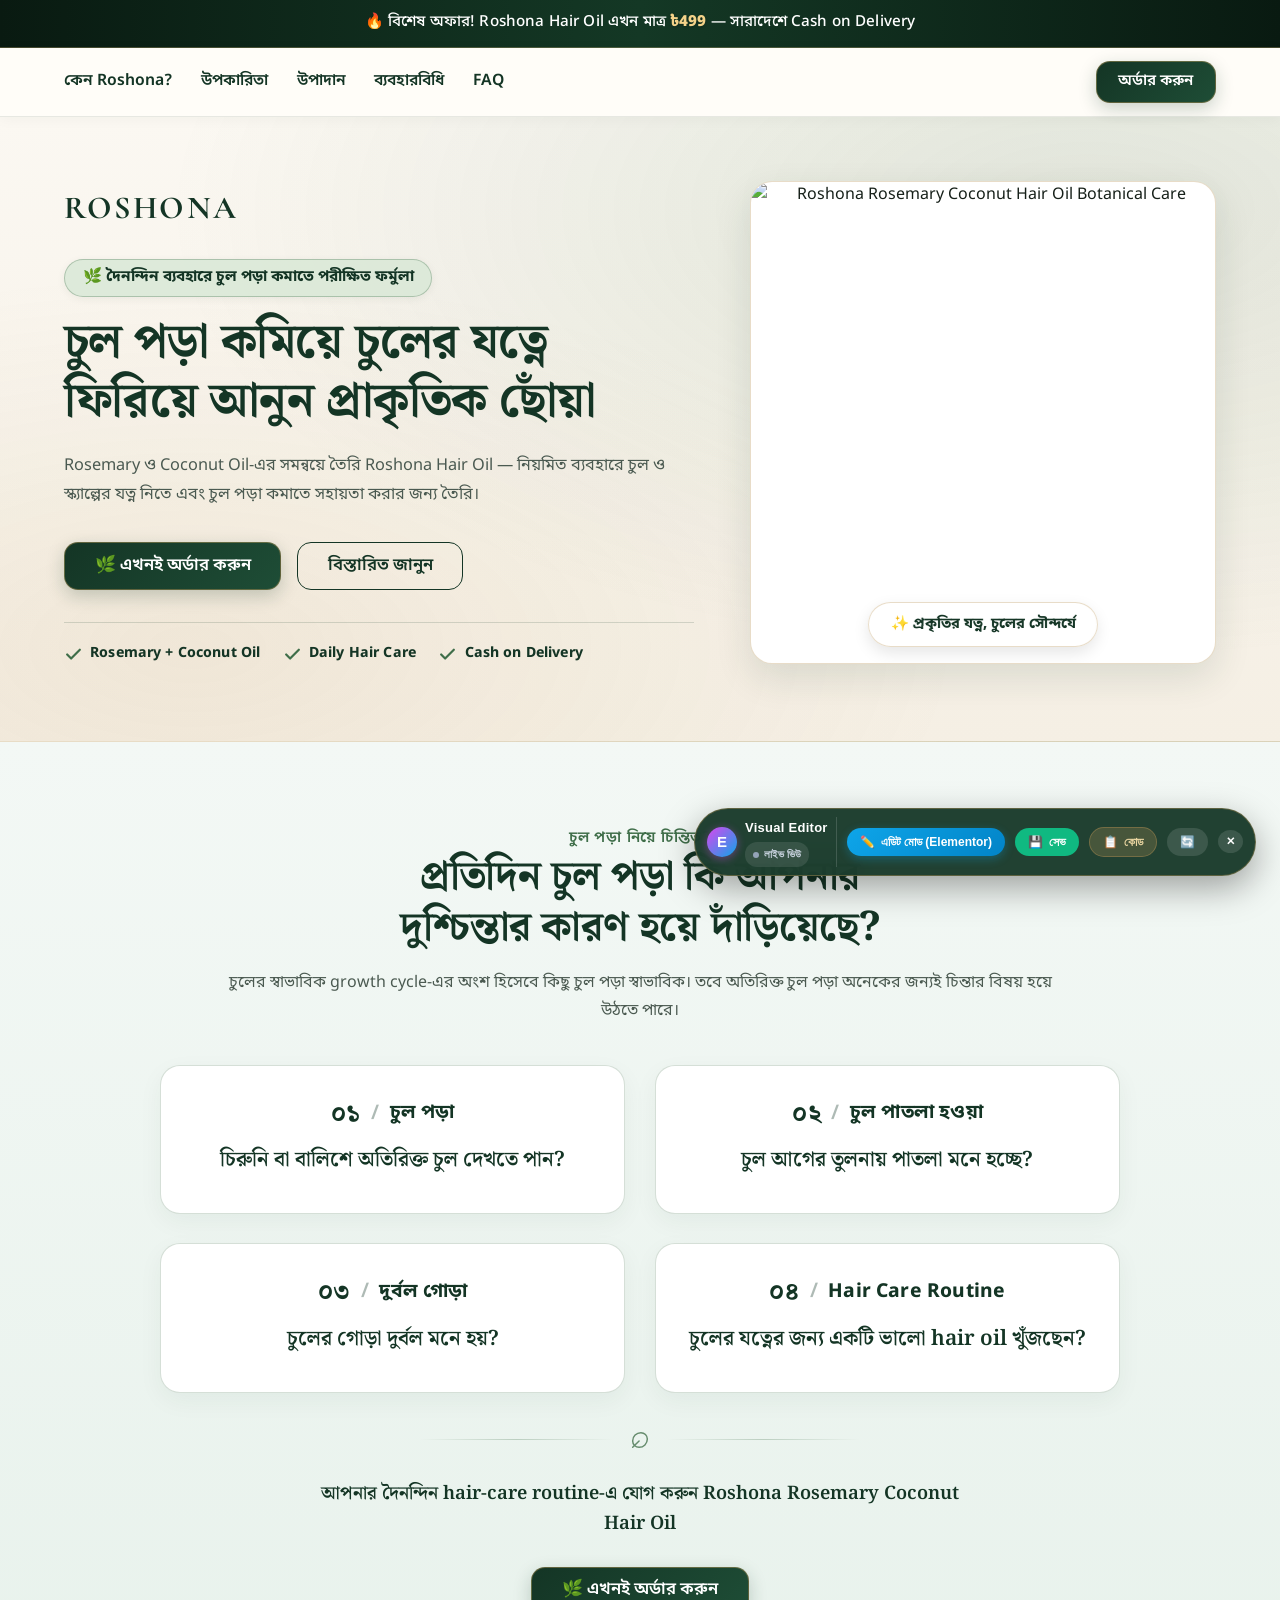
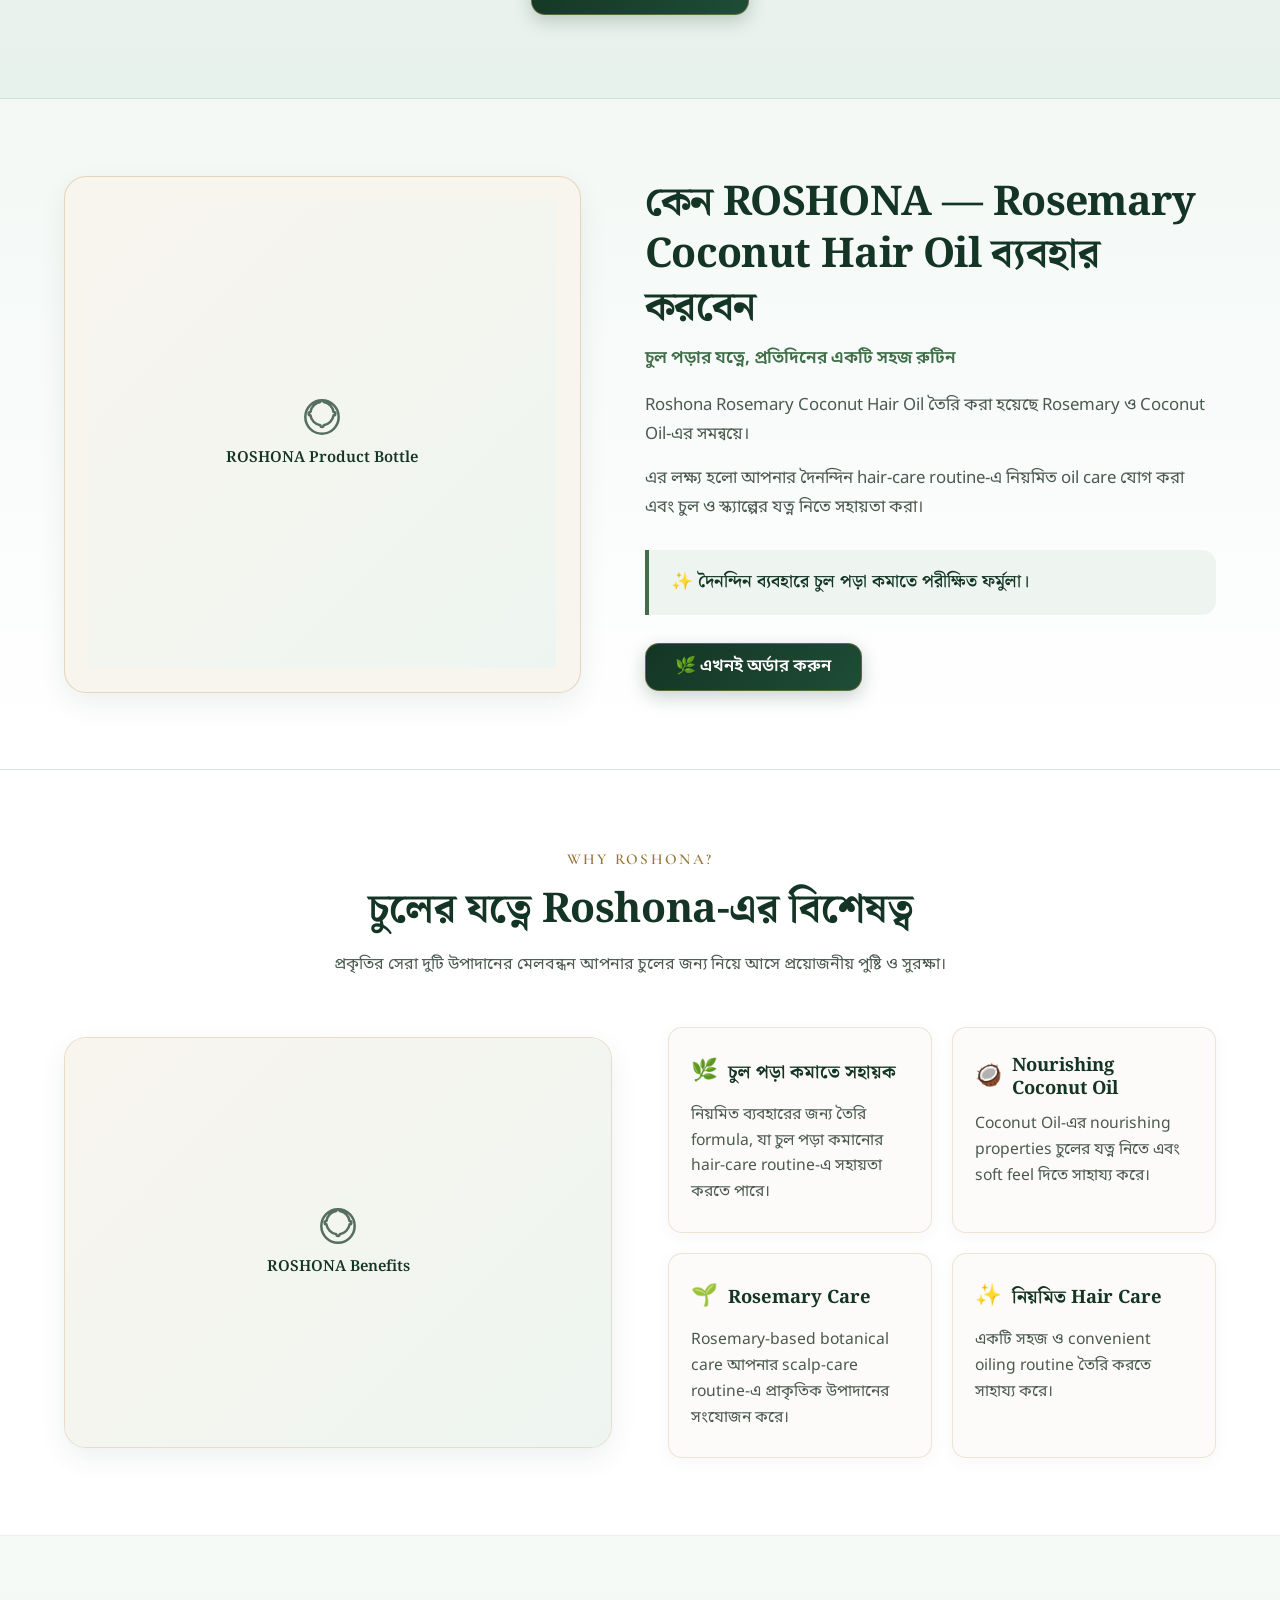
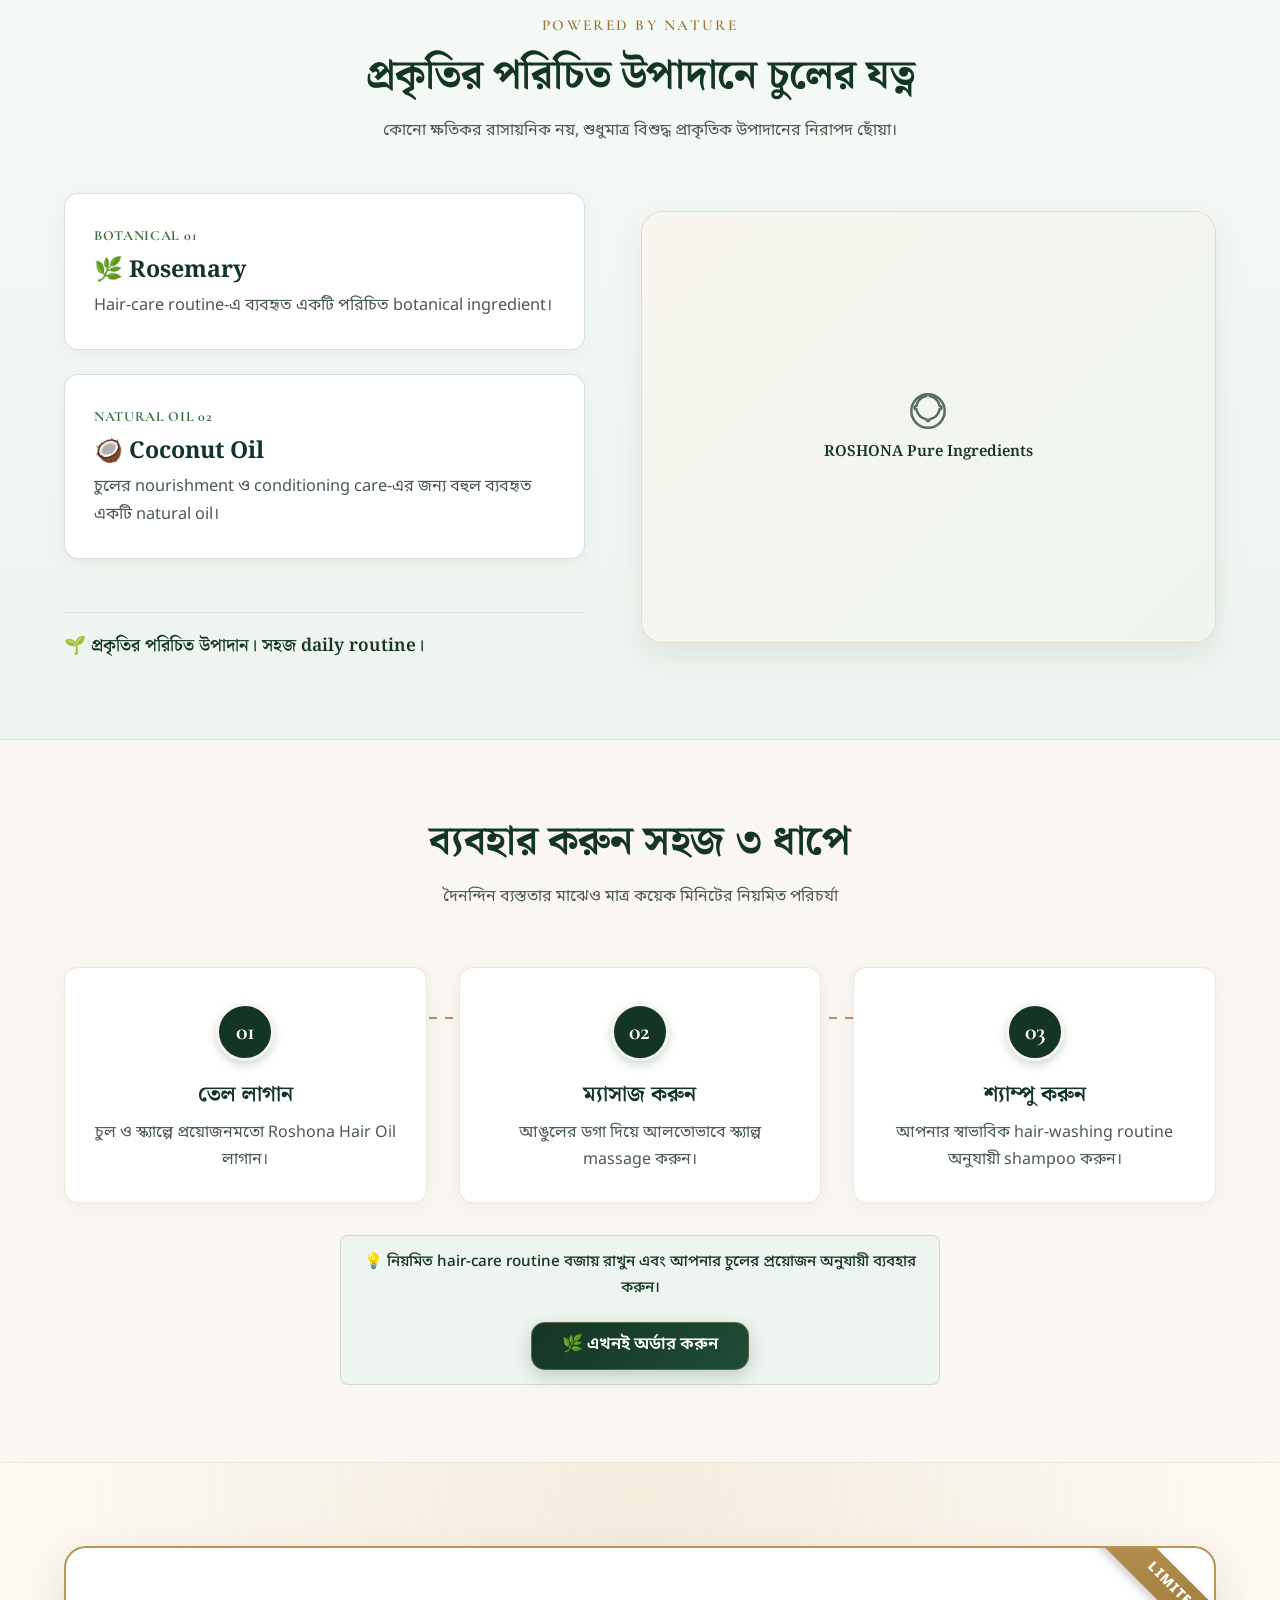
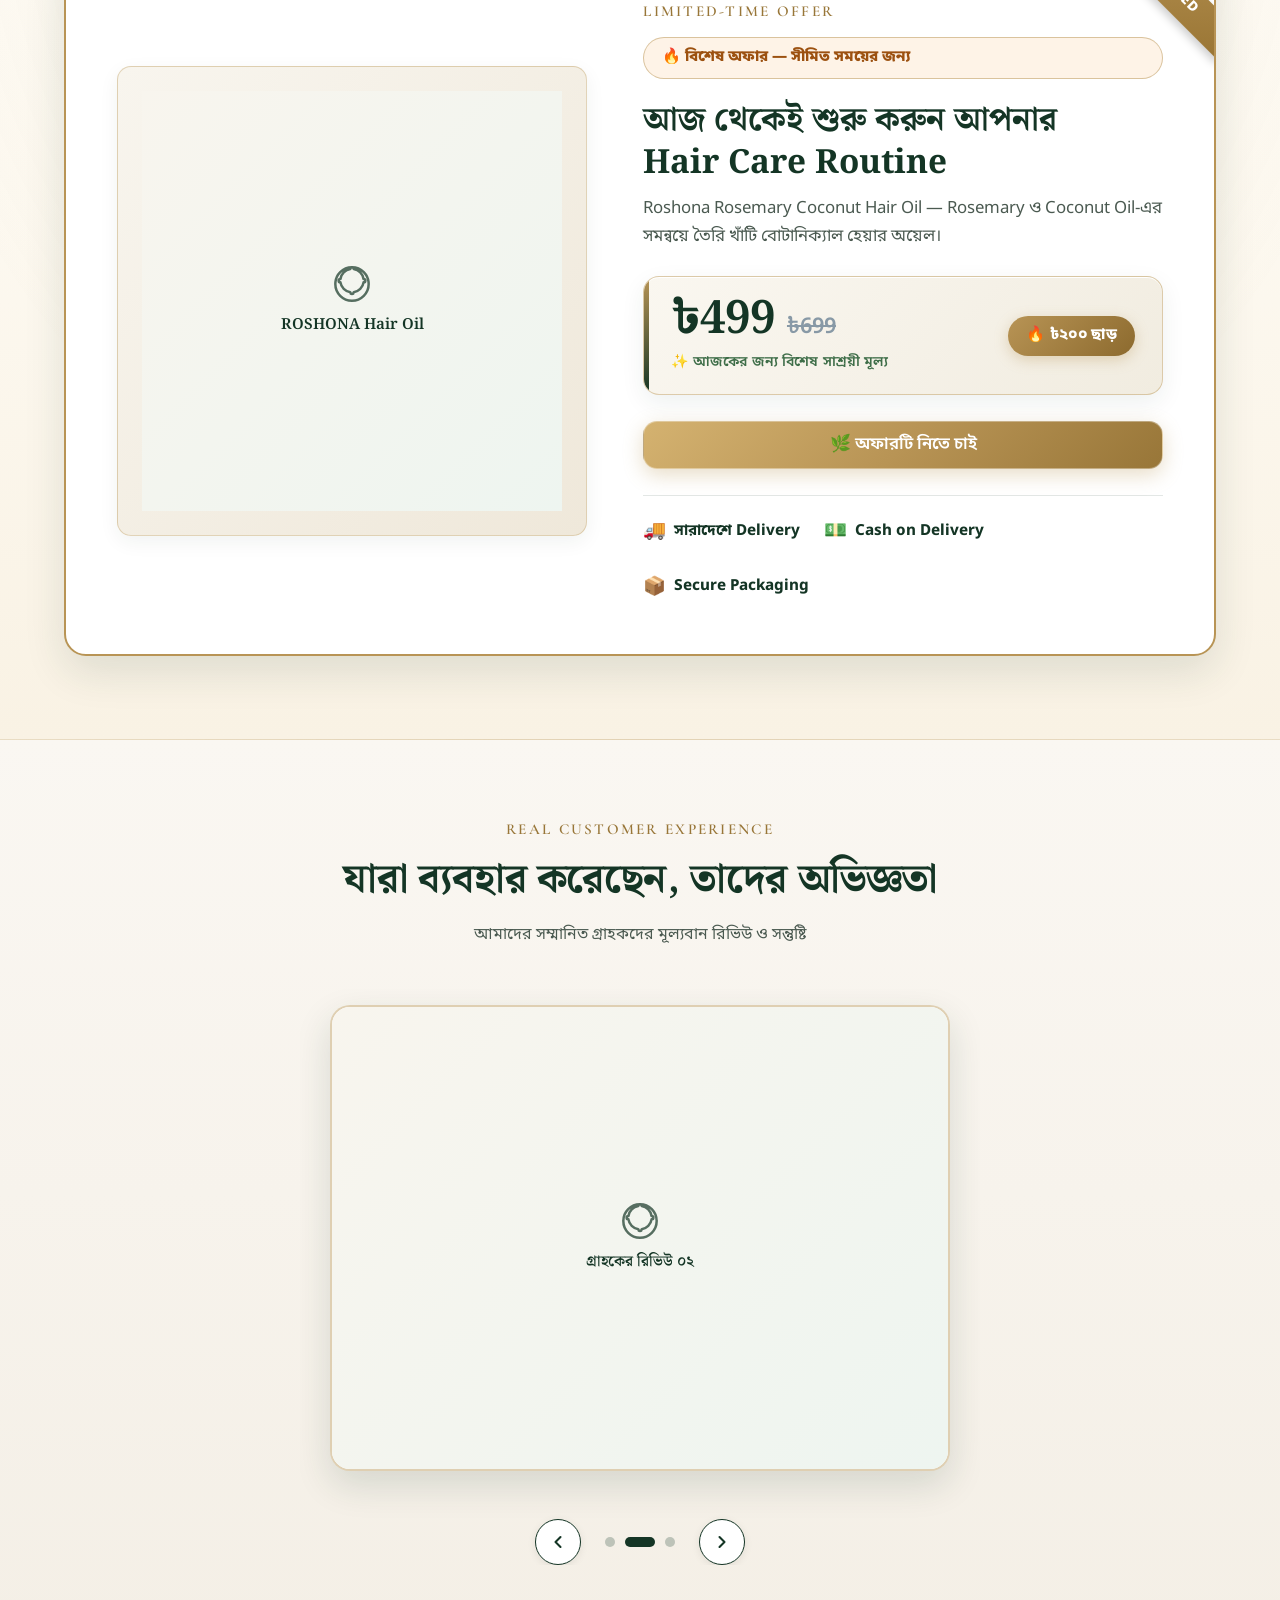
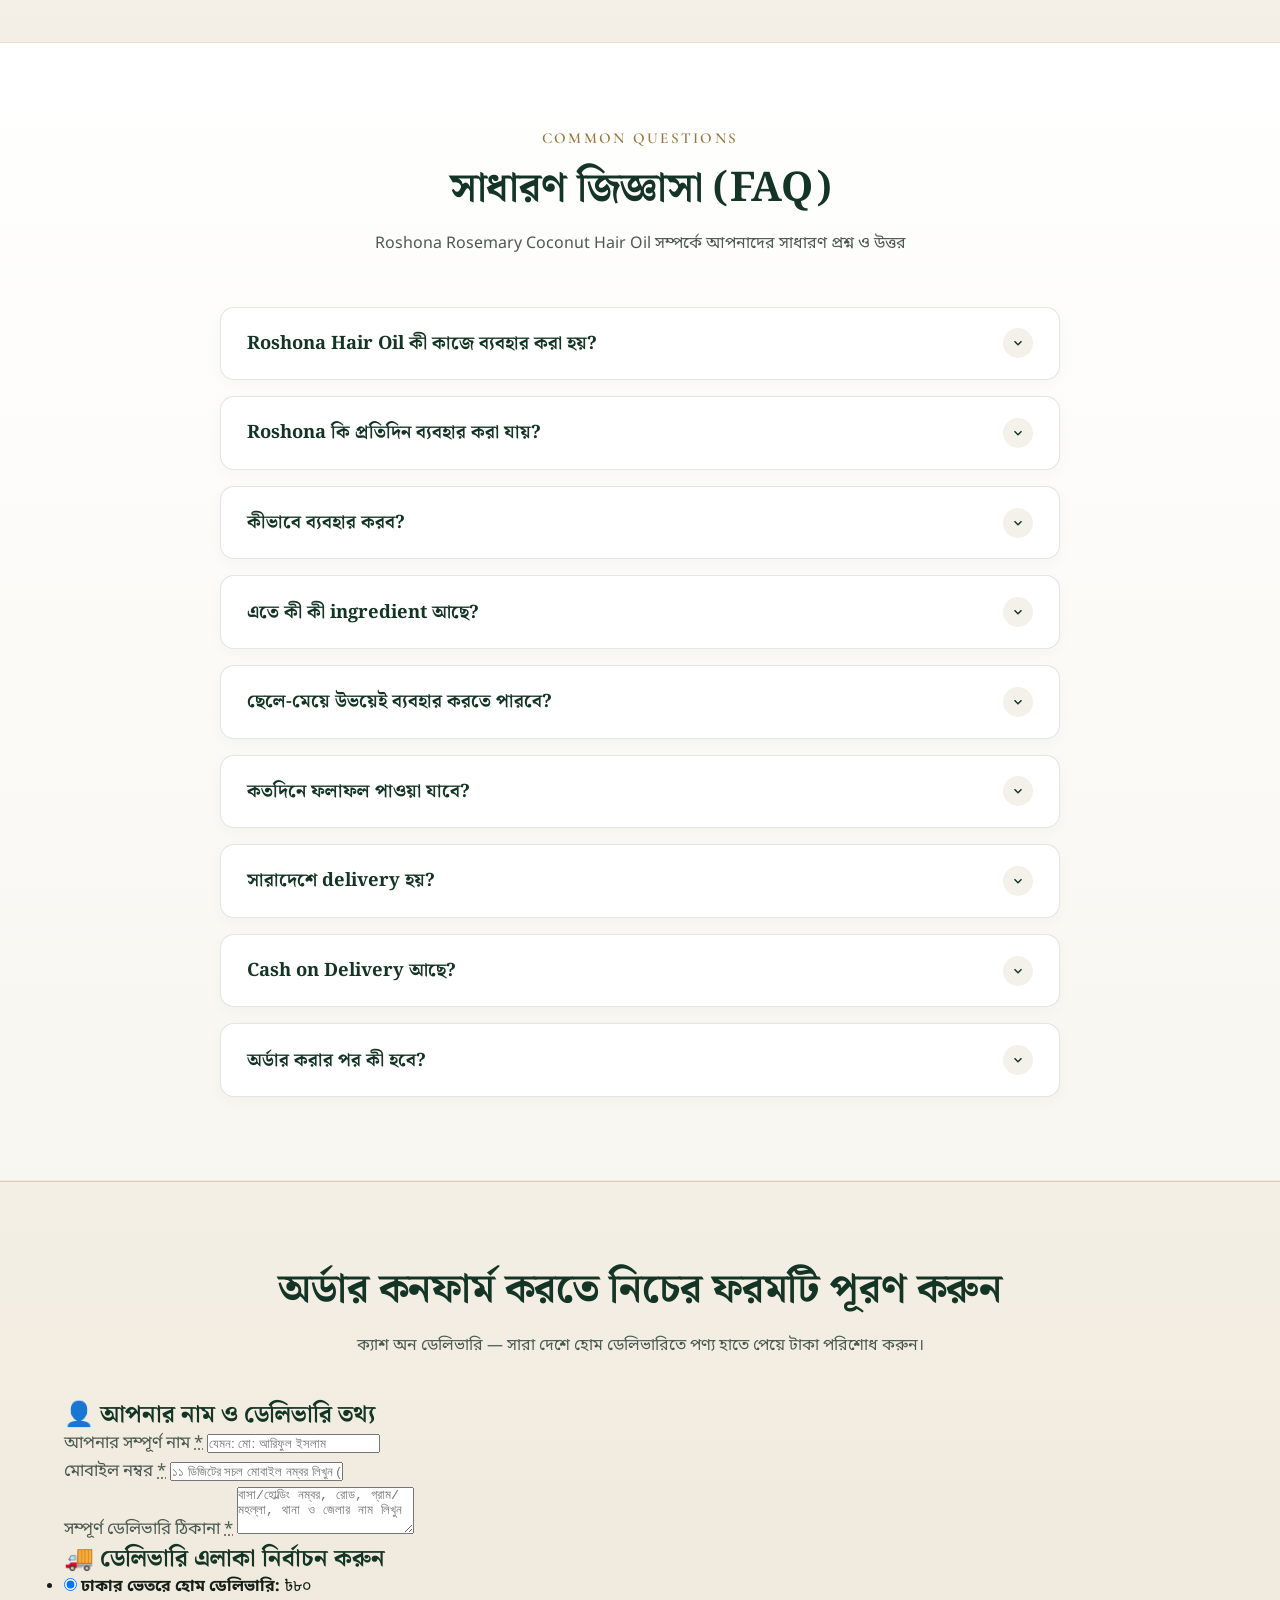
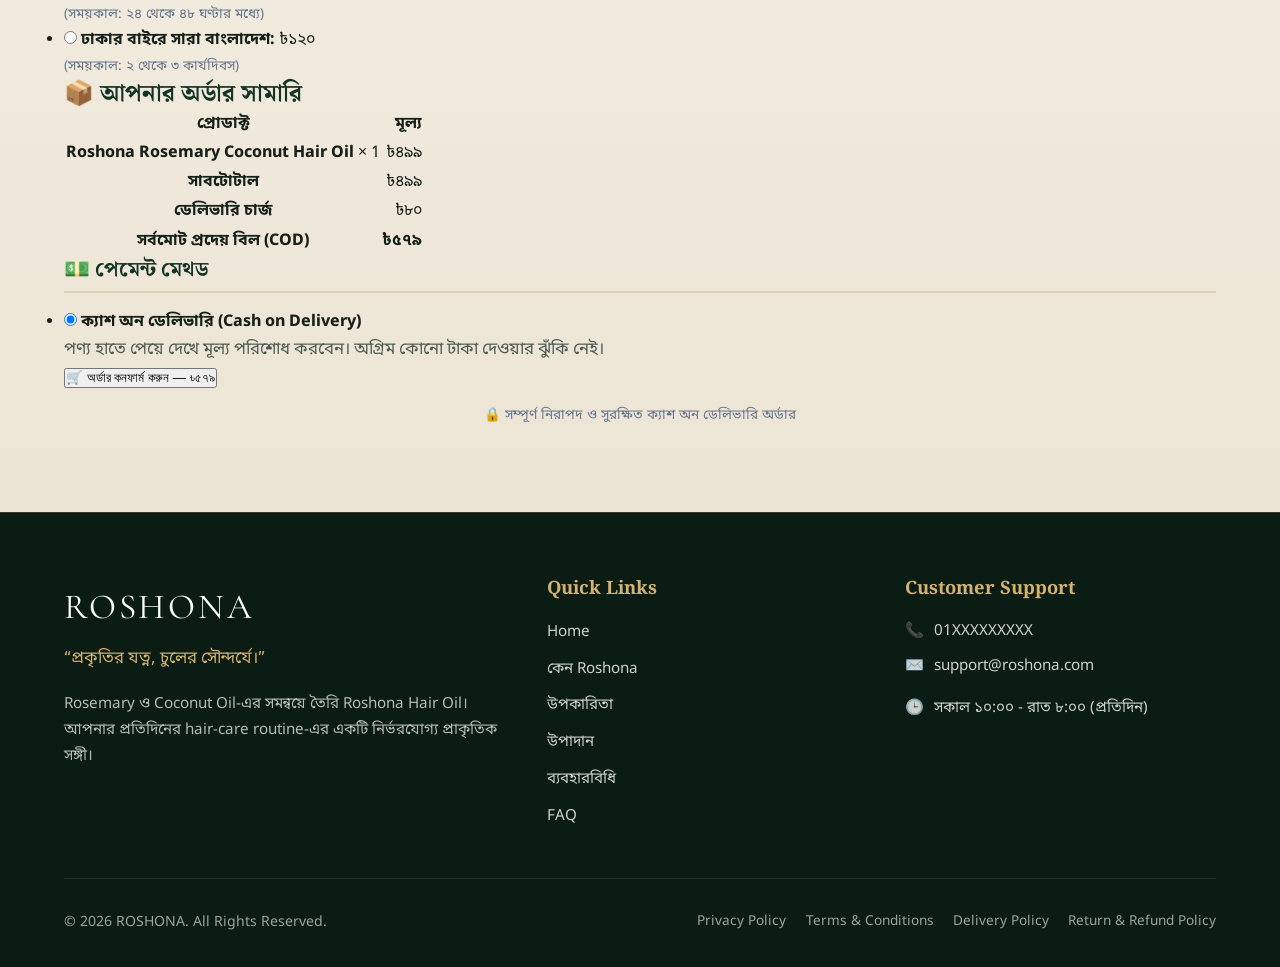
==== commit 864619cc: "feat: replace checkout shortcode with HTML form Implemented a custom WooCommerce checkout structure " ====
--- a/index.html
+++ b/index.html
@@ -887,9 +887,134 @@
             </p>
           </div>
 
-          <!-- CartFlows Live WordPress Checkout Shortcode -->
-          <div class="cartflows-checkout-wrapper" id="cartflows-checkout-wrapper">
-            [cartflows_checkout]
+          <!-- CartFlows Live WordPress Checkout Form -->
+          <div class="cartflows-checkout-wrapper" id="cartflows-checkout-wrapper" data-cartflows-shortcode="[cartflows_checkout]">
+            <div class="wcf-embed-checkout-form wcf-embed-checkout-form-one-column">
+              <div class="woocommerce">
+                <form name="checkout" method="post" class="checkout woocommerce-checkout" action="/checkout/" enctype="multipart/form-data">
+                  
+                  <!-- Hidden WooCommerce parameters -->
+                  <input type="hidden" name="billing_country" id="billing_country" value="BD" />
+                  <input type="hidden" name="shipping_country" id="shipping_country" value="BD" />
+                  <input type="hidden" name="billing_city" id="billing_city" value="Dhaka" />
+                  <input type="hidden" name="shipping_city" id="shipping_city" value="Dhaka" />
+                  <input type="hidden" name="ship_to_different_address" value="0" />
+                  <input type="hidden" name="payment_method" value="cod" />
+
+                  <!-- 1. Customer Information Card -->
+                  <div class="wcf-customer-info-main-wrapper">
+                    <div class="wcf-customer-info">
+                      <div class="woocommerce-billing-fields">
+                        <h3 class="wcf-customer-info-title">👤 আপনার নাম ও ডেলিভারি তথ্য</h3>
+                        <div class="woocommerce-billing-fields__field-wrapper">
+                          <p class="form-row form-row-wide validate-required" id="billing_first_name_field">
+                            <label for="billing_first_name" class="wcf-field-label">আপনার সম্পূর্ণ নাম <abbr class="required" title="আবশ্যক">*</abbr></label>
+                            <span class="woocommerce-input-wrapper">
+                              <input type="text" class="input-text" name="billing_first_name" id="billing_first_name" placeholder="যেমন: মো: আরিফুল ইসলাম" required />
+                            </span>
+                          </p>
+                          <p class="form-row form-row-wide validate-required" id="billing_phone_field">
+                            <label for="billing_phone" class="wcf-field-label">মোবাইল নম্বর <abbr class="required" title="আবশ্যক">*</abbr></label>
+                            <span class="woocommerce-input-wrapper">
+                              <input type="tel" class="input-text" name="billing_phone" id="billing_phone" placeholder="১১ ডিজিটের সচল মোবাইল নম্বর লিখুন (যেমন: 017xxxxxxxx)" required />
+                            </span>
+                          </p>
+                          <p class="form-row form-row-wide validate-required" id="billing_address_1_field">
+                            <label for="billing_address_1" class="wcf-field-label">সম্পূর্ণ ডেলিভারি ঠিকানা <abbr class="required" title="আবশ্যক">*</abbr></label>
+                            <span class="woocommerce-input-wrapper">
+                              <textarea class="input-text" name="billing_address_1" id="billing_address_1" placeholder="বাসা/হোল্ডিং নম্বর, রোড, গ্রাম/মহল্লা, থানা ও জেলার নাম লিখুন" rows="3" required></textarea>
+                            </span>
+                          </p>
+                        </div>
+                      </div>
+                    </div>
+                  </div>
+
+                  <!-- 2. Shipping Area Selection Card -->
+                  <div class="wcf-customer-shipping">
+                    <div class="wcf-shipping-methods-wrapper">
+                      <h3 class="wcf-shipping-methods-title">🚚 ডেলিভারি এলাকা নির্বাচন করুন</h3>
+                      <ul id="shipping_method" class="woocommerce-shipping-methods">
+                        <li>
+                          <input type="radio" name="shipping_method[0]" data-index="0" id="shipping_method_0_dhaka" value="flat_rate:1" class="shipping_method" checked />
+                          <label for="shipping_method_0_dhaka">
+                            <span><strong>ঢাকার ভেতরে হোম ডেলিভারি:</strong> ৳৮০</span>
+                            <span style="display: block; font-size: 0.85rem; color: #64748b; font-weight: 400; margin-top: 2px;">(সময়কাল: ২৪ থেকে ৪৮ ঘণ্টার মধ্যে)</span>
+                          </label>
+                        </li>
+                        <li>
+                          <input type="radio" name="shipping_method[0]" data-index="0" id="shipping_method_0_outside" value="flat_rate:2" class="shipping_method" />
+                          <label for="shipping_method_0_outside">
+                            <span><strong>ঢাকার বাইরে সারা বাংলাদেশ:</strong> ৳১২০</span>
+                            <span style="display: block; font-size: 0.85rem; color: #64748b; font-weight: 400; margin-top: 2px;">(সময়কাল: ২ থেকে ৩ কার্যদিবস)</span>
+                          </label>
+                        </li>
+                      </ul>
+                    </div>
+                  </div>
+
+                  <!-- 3. Your Order Review Card -->
+                  <div class="wcf-order-wrap">
+                    <h3 id="order_review_heading">📦 আপনার অর্ডার সামারি</h3>
+                    <div id="order_review" class="woocommerce-checkout-review-order">
+                      <table class="shop_table woocommerce-checkout-review-order-table cartflows_table">
+                        <thead>
+                          <tr>
+                            <th class="product-name">প্রোডাক্ট</th>
+                            <th class="product-total" style="text-align: right;">মূল্য</th>
+                          </tr>
+                        </thead>
+                        <tbody>
+                          <tr class="cart_item">
+                            <td class="product-name">
+                              <strong>Roshona Rosemary Coconut Hair Oil</strong> &times;&nbsp;1
+                            </td>
+                            <td class="product-total" style="text-align: right;">
+                              <span class="woocommerce-Price-amount amount">৳৪৯৯</span>
+                            </td>
+                          </tr>
+                        </tbody>
+                        <tfoot>
+                          <tr class="cart-subtotal">
+                            <th>সাবটোটাল</th>
+                            <td style="text-align: right;"><span class="woocommerce-Price-amount amount">৳৪৯৯</span></td>
+                          </tr>
+                          <tr class="woocommerce-shipping-totals shipping">
+                            <th>ডেলিভারি চার্জ</th>
+                            <td style="text-align: right;" id="wcf-preview-shipping">৳৮০</td>
+                          </tr>
+                          <tr class="order-total">
+                            <th>সর্বমোট প্রদেয় বিল (COD)</th>
+                            <td style="text-align: right;"><strong><span class="woocommerce-Price-amount amount" id="wcf-preview-total">৳৫৭৯</span></strong></td>
+                          </tr>
+                        </tfoot>
+                      </table>
+                    </div>
+                  </div>
+
+                  <!-- 4. Payment & Place Order Card -->
+                  <div id="payment" class="woocommerce-checkout-payment">
+                    <h3 style="font-size: 1.3rem; font-weight: 700; color: #143525; margin-bottom: 1rem; border-bottom: 2px solid rgba(184, 148, 85, 0.25); padding-bottom: 0.5rem;">💵 পেমেন্ট মেথড</h3>
+                    <ul class="wc_payment_methods payment_methods methods">
+                      <li class="wc_payment_method payment_method_cod">
+                        <input id="payment_method_cod" type="radio" class="input-radio" name="payment_method" value="cod" checked="checked" />
+                        <label for="payment_method_cod"><strong>ক্যাশ অন ডেলিভারি (Cash on Delivery)</strong></label>
+                        <div class="payment_box payment_method_cod">
+                          <p>পণ্য হাতে পেয়ে দেখে মূল্য পরিশোধ করবেন। অগ্রিম কোনো টাকা দেওয়ার ঝুঁকি নেই।</p>
+                        </div>
+                      </li>
+                    </ul>
+                    <button type="submit" class="button alt" name="woocommerce_checkout_place_order" id="place_order" value="অর্ডার কনফার্ম করুন">
+                      <span>🛒</span> <span id="place_order_btn_text">অর্ডার কনফার্ম করুন — ৳৫৭৯</span>
+                    </button>
+                    <p style="text-align: center; margin: 0.85rem 0 0 0; font-size: 0.85rem; color: #64748b;">
+                      🔒 সম্পূর্ণ নিরাপদ ও সুরক্ষিত ক্যাশ অন ডেলিভারি অর্ডার
+                    </p>
+                  </div>
+
+                </form>
+              </div>
+            </div>
           </div>
         </div>
       </section>
